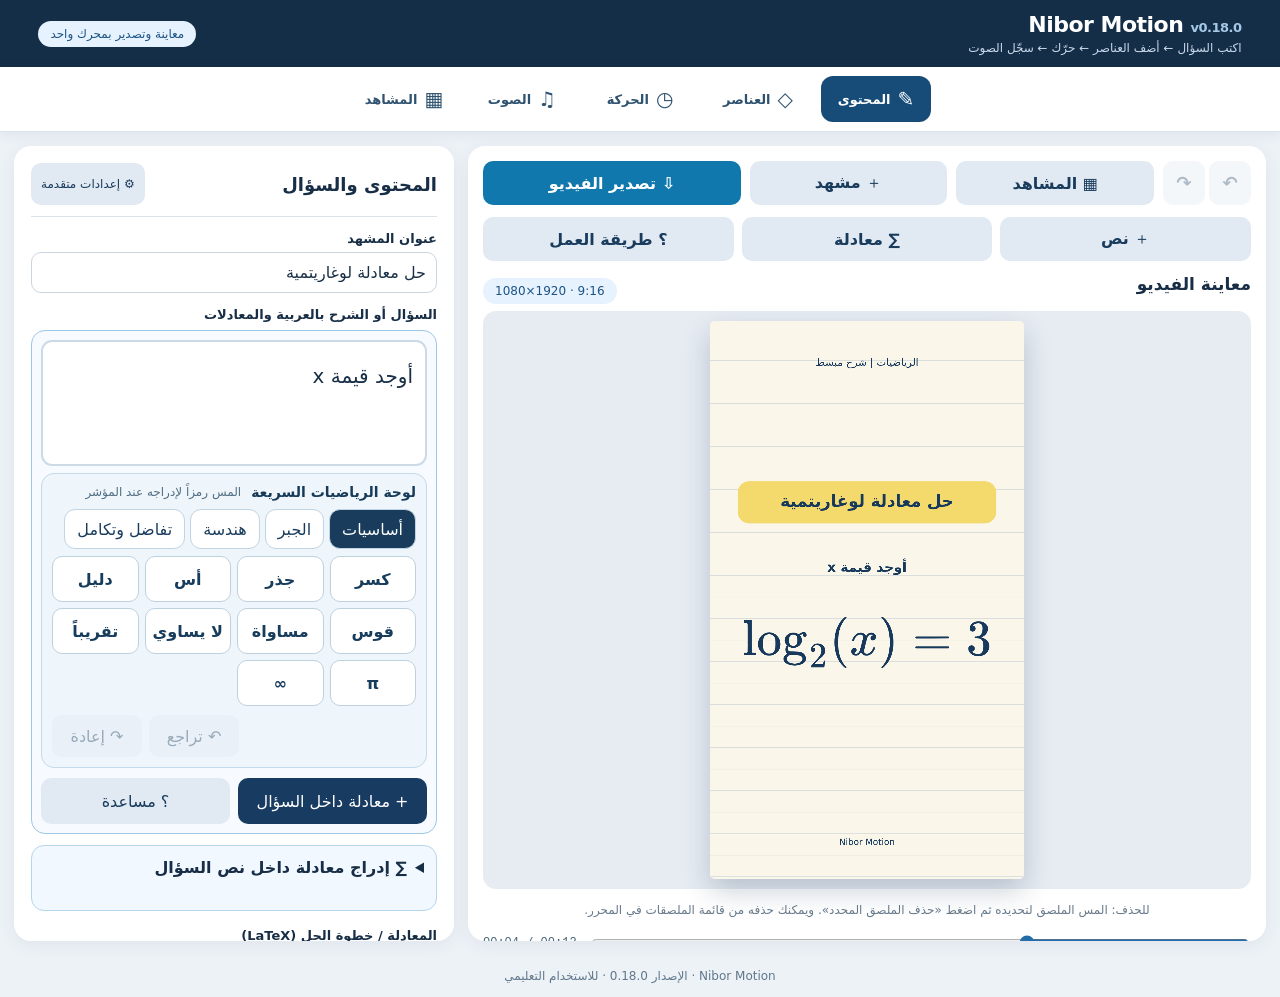
==== index.html @ 204942ef "v0.18.0: Math-books example library (176 examples) + book-faithful simulations - book-import.cjs rea" ====
<!doctype html>
<html lang="ar" dir="rtl"><head><meta charset="utf-8"><meta name="viewport" content="width=device-width,initial-scale=1,viewport-fit=cover"><meta name="theme-color" content="#102a43"><meta name="description" content="Nibor Motion — محرر فيديوهات الرياضيات التعليمية"><link rel="manifest" href="manifest.webmanifest"><link rel="icon" href="icon.svg"><title>Nibor Motion</title><link rel="stylesheet" href="styles.css"><script>window.MathJax={loader:{load:['input/tex','output/svg','[tex]/color'],source:{'[tex]/color':'./mathjax-color.js'}},tex:{inlineMath:[['\\(','\\)']],packages:{'[+]':['ams','color']},macros:{mark:['\\color[RGB]{244,217,108}{#1}',1],cf:['\\color[RGB]{122,162,255}{#1}',1],cch:['\\color[RGB]{255,162,87}{#1}',1],ctn:['\\color[RGB]{62,211,160}{#1}',1],ccc:['\\color[RGB]{255,111,166}{#1}',1],cin:['\\color[RGB]{169,139,255}{#1}',1],cok:['\\color[RGB]{62,211,160}{#1}',1],cbad:['\\color[RGB]{255,107,128}{#1}',1],R:'R'}},svg:{fontCache:'none'},startup:{typeset:false}};</script><script defer src="mathjax-tex-svg.js"></script><script defer src="mathlive.min.js"></script><script src="version.js"></script><script defer src="fonts.js"></script><script defer src="captions.js"></script><script defer src="mathanim.js"></script><script defer src="audiomix.js"></script><script defer src="mp4-muxer.js"></script><script defer src="fflate.min.js"></script><script defer src="export-webcodecs.js"></script><script defer src="overlays.js"></script><script defer src="studio-ui.js"></script><script defer src="timeline-editor.js"></script><script defer src="free-editor.js"></script><script defer src="math-studio.js"></script><script defer src="question-composer.js"></script><script defer src="auto-reels.js"></script><script defer src="sim-engine.js"></script><script defer src="book-examples.js"></script><script defer src="book-library.js"></script><script defer src="cone-cinematic.js"></script><script defer src="project-store.js"></script><script>
window.addEventListener('DOMContentLoaded',()=>{
 document.title='Nibor Motion v'+APP_VERSION;
 document.getElementById('appVersion').textContent='v'+APP_VERSION;
 document.getElementById('footerVersion').textContent='Nibor Motion · الإصدار '+APP_VERSION+' · للاستخدام التعليمي';
 const script=document.createElement('script');script.src='app.js?v='+encodeURIComponent(APP_VERSION);
 document.body.append(script);
});
</script></head>
<body>
<nav class="mobile-bottom-nav" aria-label="أدوات الاستوديو">
<button type="button" data-mobile-tab="scenes" aria-controls="mobileSheet" aria-expanded="false"><span aria-hidden="true">▦</span><small>المشاهد</small></button>
<button type="button" data-mobile-tab="edit" aria-controls="mobileSheet" aria-expanded="false"><span aria-hidden="true">✎</span><small>تحرير</small></button>
<button type="button" data-mobile-tab="audio" aria-controls="mobileSheet" aria-expanded="false"><span aria-hidden="true">♫</span><small>الصوت</small></button>
<button type="button" data-mobile-tab="design" aria-controls="mobileSheet" aria-expanded="false"><span aria-hidden="true">◈</span><small>التصميم</small></button>
<button type="button" data-mobile-tab="export" aria-controls="mobileSheet" aria-expanded="false"><span aria-hidden="true">⇩</span><small>التصدير</small></button>
</nav>
<div class="mobile-sheet-head" id="mobileSheet" role="region" aria-label="لوحة التحرير" hidden>
<strong id="mobileSheetTitle">تحرير المشهد</strong><button type="button" id="mobileSheetClose" aria-label="إغلاق لوحة التحرير">✕ إغلاق</button>
</div>
<header class="header"><div><h1>Nibor Motion <small id="appVersion"></small></h1><p>اكتب السؤال ← أضف العناصر ← حرّك ← سجّل الصوت</p></div><span class="badge">معاينة وتصدير بمحرك واحد</span></header>
<main class="layout">
<section class="panel scenes-panel"><h2>المشاهد</h2><details class="auto-reels" id="autoReelsPanel" open><summary>✨ إنشاء مشاهد تلقائياً</summary><p class="muted">قوالب رياضية محسوبة محلياً، أو خطوات تكتبها بنفسك. يحتفظ المولّد بالتصميم والهوية والموسيقى ويستبدل المشاهد فقط؛ راجع كل خطوة قبل النشر.</p><label for="autoTopic">نوع الشرح</label><select id="autoTopic"><option value="imaginary">قوى العدد التخيلي i</option><option value="quadratic">حل معادلة تربيعية بالقانون العام</option><option value="custom">شرح مخصص بخطوات يدوية</option></select><label for="autoInput">السؤال أو القيمة</label><input id="autoInput" dir="ltr" autocapitalize="off" spellcheck="false" placeholder="مثلاً: i^58 أو i^-13"><div id="autoStepsWrap" hidden><label for="autoSteps">خطوات الشرح (سطر لكل خطوة)</label><textarea id="autoSteps" rows="5" dir="auto" placeholder="اكتب كل خطوة بسطر. ضع المعادلة بين \( … \) داخل النص، أو اكتب سطراً كاملاً بين $ … $ ليصبح معادلة المشهد."></textarea></div><label for="autoLength">مدة الفيديو المستهدفة</label><select id="autoLength"><option value="30">30 ثانية</option><option value="45">45 ثانية</option><option value="60">60 ثانية</option><option value="20">20 ثانية</option></select><div class="actions"><button type="button" id="autoGenerate">✨ إنشاء المشاهد</button></div><p id="autoStatus" class="muted" role="status"></p></details><div id="scenes" aria-label="قائمة المشاهد"></div><div class="actions"><button id="add">+ مشهد جديد</button><button class="secondary" id="remove">حذف</button></div><label for="theme">قالب التصميم</label><select id="theme"><option value="notebook">دفتر مسطر</option><option value="blackboard">سبورة</option><option value="clean">أبيض</option><option value="dark">داكن</option></select><label for="project">اسم المشروع</label><input id="project" maxlength="120"><fieldset class="branding-settings"><legend>نص رأس الفيديو وذيله (جميع المشاهد)</legend>
<label class="inline-setting" for="showHeader"><input type="checkbox" id="showHeader" checked> إظهار رأس الفيديو</label>
<label for="videoHeader">نص رأس الفيديو</label><input id="videoHeader" maxlength="160" placeholder="الرياضيات | شرح مبسط" dir="auto">
<label class="inline-setting" for="showFooter"><input type="checkbox" id="showFooter" checked> إظهار ذيل الفيديو</label>
<label for="videoFooter">نص ذيل الفيديو</label><input id="videoFooter" maxlength="160" placeholder="Nibor Motion" dir="auto">
<label for="headerSize">حجم نص الرأس <output id="headerSizeOut">35px</output></label><input type="range" id="headerSize" min="22" max="80" step="1" value="35">
<label for="footerSize">حجم نص الذيل <output id="footerSizeOut">30px</output></label><input type="range" id="footerSize" min="22" max="80" step="1" value="30">
<p class="muted">يتغير النص في المعاينة والفيديو المصدّر وصورة PNG مباشرة. هذه الإعدادات خاصة بالمشروع كله، وتُحفظ ضمن ملف JSON.</p>
<button type="button" id="resetBranding" class="secondary">استعادة النصوص الافتراضية</button>
</fieldset><details class="nm-library" id="nmLibrary"><summary>📁 مشاريعي والنسخ الاحتياطية</summary><p class="muted">كل مشروع يُحفظ تلقائياً في مكتبة على هذا الجهاز، مع نسخة احتياطية كل 3 دقائق من التعديل. حزمة <b dir="ltr">.nibor</b> تضم المشروع وأصواته وموسيقاه في ملف واحد لنقله إلى جهاز آخر.</p><div class="actions"><button type="button" id="nmNewProject">+ مشروع جديد</button><button type="button" class="secondary" id="nmDuplicate">⧉ نسخة من الحالي</button></div><div class="actions"><button type="button" id="nmPackExport">📦 حفظ حزمة <bdi dir="ltr">.nibor</bdi></button><button type="button" class="secondary" id="nmPackImport">📂 فتح حزمة <bdi dir="ltr">.nibor</bdi></button><input hidden type="file" accept=".nibor,.zip,application/zip" id="nmPackFile"></div><div id="nmProjectList" class="nm-project-list" aria-live="polite"></div><details id="nmVersions" class="nm-versions"><summary>🕘 النسخ الاحتياطية للمشروع المفتوح</summary><div id="nmVersionList"></div></details></details><div class="actions management"><button class="secondary" id="save">حفظ</button><button class="secondary" id="json">تصدير JSON</button><button class="secondary" id="import">استيراد</button><input hidden type="file" accept=".json,application/json" id="file"></div><p class="muted">ملف JSON يحفظ المشاهد والإعدادات فقط دون الأصوات؛ لنقل المشروع كاملاً استخدم حزمة <bdi dir="ltr">.nibor</bdi>.</p></section>
<section class="panel preview-panel"><div class="heading"><h2>معاينة الفيديو</h2><span class="badge" dir="ltr">1080×1920 · 9:16</span></div><div class="stage-wrap"><canvas id="stage" width="1080" height="1920" aria-label="معاينة فيديو الرياضيات"></canvas></div><section id="visualEditor" class="visual-editor" hidden aria-label="تحرير العنصر المحدد"><div class="visual-editor-head"><strong id="visualName">العنصر المحدد</strong><button id="visualDone" type="button" class="secondary">إلغاء التحديد</button></div><label for="visualSize">حجم العنصر <output id="visualSizeOut"></output></label><input id="visualSize" type="range" min="30" max="150" value="100" step="1"><p class="muted">اسحب العنصر لتغيير مكانه، أو اسحب الدائرة في زاويته لتكبيره وتصغيره.</p><button id="visualDelete" type="button" class="secondary" hidden>حذف الملصق</button></section><section class="nm-free-editor" id="freeEditor" aria-label="محرر العناصر الحرة"><div class="nm-free-toolbar"><strong>العناصر والطبقات</strong><div class="nm-free-actions"><button type="button" id="nmAddText">+ نص</button><button type="button" id="nmAddMath">+ معادلة</button><button type="button" id="nmUndo" class="secondary" title="تراجع">↶ تراجع</button><button type="button" id="nmRedo" class="secondary" title="إعادة">↷ إعادة</button></div></div><p class="muted">المس العنصر لتحديده، واسحبه بالقلم أو الإصبع. استخدم المقبض لتغيير حجمه. تحرير المعادلات الحرة بصيغة LaTeX.</p><div id="nmLayers" class="nm-layers" aria-label="ترتيب الطبقات"></div><div id="nmProperties" hidden><label for="nmContent">محتوى العنصر</label><textarea id="nmContent" rows="2" dir="auto"></textarea><div class="nm-prop-grid"><label>الحجم <input id="nmSize" type="range" min="24" max="200" value="64"></label><label>اللون <input id="nmColor" type="color" value="#173a5c"></label><label>الشفافية <input id="nmOpacity" type="range" min="10" max="100" value="100"></label></div><div class="nm-free-actions"><button type="button" id="nmDuplicate" class="secondary">تكرار</button><button type="button" id="nmCopy" class="secondary">نسخ</button><button type="button" id="nmPaste" class="secondary">لصق</button><button type="button" id="nmAlign" class="secondary">توسيط</button><button type="button" id="nmLayerUp" class="secondary">للأمام</button><button type="button" id="nmLayerDown" class="secondary">للخلف</button><button type="button" id="nmLock" class="secondary">قفل</button><button type="button" id="nmDelete" class="secondary">حذف</button></div></div></section><p class="muted" style="text-align:center">للحذف: المس الملصق لتحديده ثم اضغط «حذف الملصق المحدد». ويمكنك حذفه من قائمة الملصقات في المحرر.</p><div class="actions preview-sticker-actions"><button id="deleteSelectedSticker" class="secondary" type="button" disabled>حذف الملصق المحدد</button></div><div class="seek"><input id="seek" type="range" min="0" max="1000" step="1" value="1000" aria-label="موضع التشغيل"><span id="time">00:00 / 00:12</span></div><div id="timeline" class="timeline" aria-label="الخط الزمني"></div><details id="nmTimelineEditor" class="nm-timeline-editor" open><summary>الخط الزمني للعناصر والإطارات المفتاحية</summary><p class="muted">المس مسار العنصر لتحديده. اسحب المقبض الأزرق لتغيير توقيته، أو أدخل الثواني في خصائصه. الإطارات المفتاحية للعناصر الحرة.</p><div class="nm-track-head"><span>العناصر</span><div class="nm-track-ruler"><span>0%</span><span>50%</span><span>100%</span><i id="nmTimelineCursor"></i></div></div><div id="nmTracks" class="nm-tracks"></div><div class="nm-track-time">وقت المؤشر: <output id="nmElapsed">0.0ث</output></div><section id="nmLegacyProperties" class="nm-legacy-properties" hidden aria-label="توقيت العنصر التقليدي"><strong>توقيت <span id="nmLegacyName"></span></strong><div class="nm-track-range"><label>بداية الظهور (ثانية)<input type="number" id="nmLegacyStart" min="0" max="120" step="0.1" inputmode="decimal"></label><label id="nmLegacyEndWrap">نهاية الظهور (ثانية)<input type="number" id="nmLegacyEnd" min="0" max="120" step="0.1" inputmode="decimal"></label></div><p id="nmLegacyHint" class="muted"></p></section><div id="nmKeyProperties" hidden><div class="nm-track-range"><label>بداية الظهور (ثانية)<input type="number" id="nmTrackStart" min="0" max="120" step="0.1" value="0"></label><label>نهاية الظهور (ثانية)<input type="number" id="nmTrackEnd" min="0" max="120" step="0.1" value="4"></label></div><div class="nm-key-actions"><button id="nmAddKey" type="button">◆ إضافة إطار مفتاحي</button><button id="nmRemoveKey" type="button" class="secondary">حذف الإطار عند المؤشر</button></div><p id="nmKeyIndicator" class="muted"></p><div id="nmKeyList" class="nm-key-list"></div><div class="nm-key-grid"><label>الموضع أفقي %<input id="nmKeyX" type="number" min="5" max="95" step="1"></label><label>الموضع عمودي %<input id="nmKeyY" type="number" min="5" max="95" step="1"></label><label>مقياس الحجم<input id="nmKeyScale" type="number" min="0.2" max="3" step="0.1"></label><label>الدوران °<input id="nmKeyRotation" type="number" min="-360" max="360" step="5"></label><label>الشفافية %<input id="nmKeyOpacity" type="number" min="0" max="100" step="5"></label></div></div></details><div class="toolbar"><button class="secondary" id="prev">السابق</button><span id="counter">1 / 3</span><button class="secondary" id="next">التالي</button><button id="play">▶ تشغيل الكل</button><button class="secondary" id="stop" disabled>■ إيقاف</button></div><div class="actions"><button id="export">تصدير الفيديو</button><button id="png" class="secondary">صورة PNG للمشهد</button></div><p id="mathWarning" class="math-warning" role="alert" hidden></p><p id="status" class="status" role="status" aria-live="polite">جاهز للتحرير. يعمل المحرر والمعادلات والتصدير دون اتصال بعد أول فتح.</p></section>
<section class="panel editor-panel"><h2>محرر المشهد</h2><label for="title">عنوان المشهد</label><input id="title"><label for="nmQuestionComposer">السؤال أو الشرح بالعربية والمعادلات</label><div class="nm-question-composer-wrap"><div id="nmQuestionComposer" class="nm-question-composer" contenteditable="true" role="textbox" aria-label="اكتب السؤال وأدرج المعادلات في الموضع المطلوب" aria-multiline="true" dir="rtl" spellcheck="true" data-placeholder="اكتب السؤال بالعربية، ثم اختر المعادلات والرموز من اللوحة أدناه…"></div><section class="nm-question-palette" id="nmQuestionPalette" aria-label="لوحة الرموز الرياضية"><div class="nm-question-palette-title"><strong>لوحة الرياضيات السريعة</strong><span>المس رمزاً لإدراجه عند المؤشر</span></div><div class="nm-question-palette-tabs" id="nmQuestionPaletteTabs" role="tablist" aria-label="فروع الرياضيات"></div><div class="nm-question-palette-keys" id="nmQuestionPaletteKeys"></div><div class="nm-question-history"><button type="button" class="secondary" id="nmQuestionUndo" aria-label="التراجع عن تحرير السؤال">↶ تراجع</button><button type="button" class="secondary" id="nmQuestionRedo" aria-label="إعادة تحرير السؤال">↷ إعادة</button></div></section><div class="nm-question-composer-actions"><button id="nmQuestionAddMath" type="button">+ معادلة داخل السؤال</button><button class="secondary" id="nmQuestionComposerHelp" type="button" aria-label="تعليمات المحرر">؟ مساعدة</button></div><p id="nmQuestionComposerHelpText" class="muted" hidden>المس المعادلة لتعديلها. اضغط «+ معادلة داخل السؤال»، واكتب المعادلة في المحرر المرئي، ثم اضغط «إدراج المعادلة في السؤال». يُحفظ السؤال مع المعادلات تلقائياً.</p></div><details class="nm-question-advanced"><summary>تحرير شفرة السؤال (اختياري)</summary><textarea id="question" rows="3" aria-label="شفرة السؤال بما فيها LaTeX"></textarea></details><details class="question-math-tools" id="nmQuestionMathDetails"><summary>∑ إدراج معادلة داخل نص السؤال</summary><p class="muted">اكتب نص السؤال بالعربية، ثم أدخل معادلة واضغط «إدراج في السؤال». تظهر المعادلة في موضع المؤشر، ويمكن إدراج أكثر من معادلة في الجملة نفسها.</p><math-field id="questionMathfield" aria-label="محرر المعادلة داخل السؤال" virtual-keyboard-mode="manual"></math-field><label for="questionMathCode">معادلة LaTeX (تعمل أيضاً إذا لم يُحمّل المحرر المرئي)</label><input id="questionMathCode" dir="ltr" placeholder="(x-2)^2+(y+1)^2=9" spellcheck="false"><div class="question-math-shortcuts"><button class="secondary" type="button" data-question-math="\frac{#0}{#?}">كسر</button><button class="secondary" type="button" data-question-math="\sqrt{#0}">جذر</button><button class="secondary" type="button" data-question-math="^{#0}">أس</button><button class="secondary" type="button" data-question-math="\pi">π</button></div><button type="button" id="questionInsertMath">+ إدراج المعادلة في السؤال</button></details><label for="equation">المعادلة / خطوة الحل (LaTeX)</label><div id="mathHost"><math-field id="mathfield" aria-label="محرر المعادلات المرئي" virtual-keyboard-mode="manual"></math-field></div><textarea id="equation" rows="3" dir="ltr" spellcheck="false" aria-label="شفرة LaTeX للمعادلة"></textarea><div class="math-tools" id="mathTools"><button class="secondary" data-math="\\frac{#0}{#?}">كسر</button><button class="secondary" data-math="\\sqrt{#0}">جذر</button><button class="secondary" data-math="^{#0}">أس</button><button class="secondary" data-math="_{#0}">دليل</button><button class="secondary" data-math="\\log_{#0}">لوغاريتم</button><button class="secondary" data-math="\\mark{#0}">تمييز</button><button class="secondary" data-math="\\pi">π</button><button class="secondary" data-math="\\sum">∑</button></div><p class="muted">يمكن تعديل المعادلة مرئياً أو تغيير LaTeX مباشرة. إذا لم تتوفر المكتبة، يعمل محرر LaTeX النصي. عند وجود خطأ نحوي تظهر رسالة بدلاً من رسم مشوه.</p>
<details class="nm-settings"><summary>الخطوط والهوية</summary>
<label for="headingFont">خط العناوين</label><select id="headingFont"><option value="system">خط النظام</option><option value="cairo">Cairo عريض</option><option value="noto">Noto Sans Arabic</option></select>
<label for="bodyFont">خط النصوص</label><select id="bodyFont"><option value="system">خط النظام</option><option value="noto">Noto Sans Arabic</option><option value="cairo">Cairo</option></select><p class="muted">إذا لم تتوفر ملفات الخطوط فسيُستخدم خط النظام تلقائياً.</p>
</details>
<details class="nm-settings"><summary>الترجمة المكتوبة</summary>
<label class="inline-setting"><input type="checkbox" id="captionEnable"> إظهار الترجمة في الفيديو</label>
<label for="captionSize">حجم الترجمة</label><input id="captionSize" type="range" min="36" max="72" value="48">
<label for="captionY">موضع الترجمة عمودياً</label><input id="captionY" type="range" min="70" max="92" value="82">
<label for="captionStyle">شكل الترجمة</label><select id="captionStyle"><option value="box">صندوق شبه شفاف</option><option value="stroke">حد خارجي للنص</option><option value="none">بلا خلفية</option></select>
<label for="captionHighlight">لون الكلمة الحالية</label><input id="captionHighlight" type="color" value="#f4d96c"><button type="button" id="exportSRT" class="secondary">تصدير ملف ترجمة SRT</button>
</details>
<details id="nmMathStudio" class="nm-settings nm-math-studio"><summary>📈 استوديو الرياضيات — الرسوم والقلم وخطوات الحل</summary>
<p class="muted">ارسم دالة على المحاور، وحرّك نقطة عليها أو أظهر المماس. الصيغ المدعومة: x، + - * / ^، الأقواس، sin(x)، cos(x)، tan(x)، sqrt(x)، abs(x)، ln(x)، log(x)، exp(x)، pi، e. استخدم * للضرب مثل 2*x.</p>
<label class="inline-setting"><input type="checkbox" id="nmGraphEnable"> إظهار رسم الدالة</label>
<label for="nmGraphFormula">الدالة y = f(x)</label><input id="nmGraphFormula" value="x^2" dir="ltr" spellcheck="false" autocapitalize="off" placeholder="x^2 - 4" />
<div class="nm-math-grid">
<label>أدنى x <input type="number" id="nmGraphXmin" value="-5" step="0.5"></label><label>أقصى x <input type="number" id="nmGraphXmax" value="5" step="0.5"></label>
<label>أدنى y <input type="number" id="nmGraphYmin" value="-5" step="0.5"></label><label>أقصى y <input type="number" id="nmGraphYmax" value="5" step="0.5"></label>
</div><div class="nm-free-actions"><label class="inline-setting"><input type="checkbox" id="nmGraphGrid" checked> الشبكة</label><label class="inline-setting"><input type="checkbox" id="nmGraphPoint" checked> نقطة متحركة</label><label class="inline-setting"><input type="checkbox" id="nmGraphTangent"> المماس</label></div>
<div class="nm-math-grid"><label>بداية حركة النقطة x <input type="number" id="nmGraphFrom" value="-3" step="0.5"></label><label>نهاية الحركة x <input type="number" id="nmGraphTo" value="3" step="0.5"></label><label>ارتفاع الرسم % <input type="range" id="nmGraphPosition" min="32" max="76" value="58"></label><label>حجم الرسم % <input type="range" id="nmGraphScale" min="60" max="115" value="100"></label></div>
<p id="nmGraphError" class="math-warning" role="status"></p>
<hr><label for="nmMathSteps">خطوات الحل — LaTeX (خطوة في كل سطر، حتى 6 خطوات)</label><textarea id="nmMathSteps" rows="5" dir="ltr" placeholder="x^2=9&#10;x=\pm\sqrt{9}&#10;x=\pm3"></textarea>
<div class="nm-math-grid"><label>بدء عرض الخطوات % <input type="number" id="nmStepStart" min="0" max="95" value="20"></label><label>الفاصل بين الخطوات % <input type="number" id="nmStepGap" min="2" max="50" value="15"></label></div>
<p class="muted">تُعرض الخطوات أسفل الرسم بالتتابع حسب تقدم المشهد. راجع مواضع النصوص عند الجمع بين الرسم والخطوات.</p>
<hr><strong>📐 الأشكال الهندسية</strong>
<p class="muted">أضف دائرة أو مثلثاً أو زاوية. حدد الشكل ثم اضغط «تحريك الشكل باللمس» واسحبه داخل المعاينة. تظهر الأشكال في الفيديو المصدّر.</p>
<div class="nm-free-actions"><select id="nmGeoType" aria-label="نوع الشكل"><option value="circle">دائرة</option><option value="triangle">مثلث</option><option value="angle">زاوية</option></select><button type="button" id="nmGeoAdd">+ إضافة شكل</button></div>
<label for="nmGeoSelect">الشكل المحدد</label><select id="nmGeoSelect" aria-label="الشكل المحدد"></select>
<div class="nm-math-grid">
<label>حجم الشكل <input id="nmGeoSize" type="range" min="55" max="370" value="185"></label>
<label>الدوران (درجة) <input id="nmGeoRotation" type="number" min="-180" max="180" value="0"></label>
<label>لون الخط <input id="nmGeoColor" type="color" value="#226bb2"></label>
<label>تسمية الشكل <input id="nmGeoLabel" maxlength="20" placeholder="A أو 60°"></label>
<label>بداية الظهور % <input id="nmGeoStart" type="number" min="0" max="99" value="0"></label>
<label>نهاية الظهور % <input id="nmGeoEnd" type="number" min="1" max="100" value="100"></label>
</div>
<div class="nm-geometry-edit">
<label class="inline-setting"><input type="checkbox" id="nmGeoMeasure"> عرض قياسات زوايا المثلث في الفيديو</label>
<label class="inline-setting" id="nmGeoVertexMode"><input type="checkbox" id="nmGeoVertexEdit"> تحرير رؤوس المثلث باللمس (مع تفعيل التحريك)</label>
<p id="nmGeoAngles" class="muted" role="status">اختر مثلثاً لعرض قياس الزوايا</p>
<button type="button" id="nmGeoResetVertices" class="secondary">استعادة المثلث الافتراضي</button>
<p class="muted">تُحسب الزوايا تلقائياً من مواقع الرؤوس. المس الرأس واسحبه بعد تفعيل «تحريك الشكل باللمس». لا يُعرض تحديد الرؤوس في التصدير.</p>
</div>
<div class="nm-free-actions"><button type="button" id="nmGeoMove">تحريك الشكل باللمس</button><button type="button" class="secondary" id="nmGeoDelete">حذف الشكل</button></div>
<hr><strong>قلم التأشير على الفيديو</strong><div class="nm-free-actions"><button id="nmPenToggle" type="button">تفعيل القلم</button><button id="nmPenUndo" class="secondary" type="button">تراجع عن آخر خط</button><button id="nmPenClear" class="secondary" type="button">مسح التأشير</button></div><div class="nm-math-grid"><label>لون القلم <select id="nmPenColor"><option value="#e5484d">أحمر</option><option value="#226bb2">أزرق</option><option value="#1c9463">أخضر</option><option value="#173a5c">كحلي</option><option value="#ffffff">أبيض</option><option value="#f4d96c">أصفر</option></select></label><label>سماكة القلم <input type="range" id="nmPenSize" min="2" max="24" value="7"></label></div><p class="muted">تُحفظ خطوط القلم داخل المشهد وتظهر في التصدير. أوقف القلم قبل سحب العناصر الأخرى.</p>
</details><details id="nmSimPanel" class="nm-settings nm-sim"><summary>🎬 محاكاة رياضية للمشهد — شكل يتحرك وفق المعادلة</summary><div id="nmSimBody"></div></details><details class="nm-settings"><summary>حركة المعادلة</summary>
<label for="equationAnim">نوع الحركة</label><select id="equationAnim"><option value="fade">ظهور تدريجي</option><option value="write">كتابة تدريجية</option><option value="highlight">تمييز جزء من المعادلة</option><option value="fromPrevious">انتقال من المعادلة السابقة</option></select>
<label for="equationAnimDuration">مدة الحركة (% من المشهد)</label><input id="equationAnimDuration" type="range" min="10" max="60" value="25">
<label for="highlightAt">وقت التمييز (% من المشهد)</label><input id="highlightAt" type="range" min="0" max="100" value="65"><p class="muted">لتمييز جزء استخدم \mark{...} في المعادلة.</p>
</details>
<details class="nm-settings"><summary>الخطاف والتقدم</summary>
<label for="sceneType">نوع المشهد</label><select id="sceneType"><option value="normal">مشهد عادي</option><option value="hook">مشهد خطاف</option></select>
<button type="button" id="addHook" class="secondary">إضافة خطاف في البداية</button>
<label class="inline-setting"><input type="checkbox" id="progressEnable"> إظهار شريط تقدم الفيديو</label>
<label for="progressColor">لون التقدم</label><input type="color" id="progressColor" value="#f4d96c"></details>
<details class="nm-settings"><summary>المناطق الآمنة</summary>
<label for="safeGuide">دليل المنصات (للمعاينة فقط)</label><select id="safeGuide"><option value="none">بلا دليل</option><option value="tiktok">TikTok</option><option value="reels">Reels</option><option value="shorts">Shorts</option></select><p class="muted">حدود إرشادية تقريبية قابلة للتغير بحسب المنصة والجهاز؛ لا تُصدّر.</p>
</details>
<details class="nm-settings"><summary>الموسيقى والمؤثرات</summary>
<label for="musicFile">ملف موسيقى خلفية للمشروع</label><input id="musicFile" type="file" accept="audio/*">
<p class="muted" id="musicStatus">لا توجد موسيقى مضافة</p><button type="button" class="secondary" id="removeMusic">حذف الموسيقى</button>
<label for="musicVolume">مستوى الموسيقى</label><input id="musicVolume" type="range" min="0" max="1" step="0.05" value="0.35">
<label for="sceneEffect">مؤثر عند بداية كل مشهد</label><select id="sceneEffect"><option value="none">بلا مؤثر</option><option value="pop">Pop</option><option value="ding">Ding</option><option value="whoosh">Whoosh</option><option value="tick">Tick</option></select>
<label for="resultEffect">مؤثر عند ظهور النتيجة</label><select id="resultEffect"><option value="none">بلا مؤثر</option><option value="pop">Pop</option><option value="ding">Ding</option><option value="whoosh">Whoosh</option><option value="tick">Tick</option></select>
<label for="stickerEffect">مؤثر عند ظهور الملصق</label><select id="stickerEffect"><option value="none">بلا مؤثر</option><option value="pop">Pop</option><option value="ding">Ding</option><option value="whoosh">Whoosh</option><option value="tick">Tick</option></select></details>
<label for="answer">النتيجة النهائية (LaTeX)</label><input id="answer" dir="ltr"><fieldset class="typography-panel"><legend>تنسيق النصوص وخلفياتها — هذا المشهد</legend>
<p class="muted">تغييرات الحجم والخلفية والموضع تظهر مباشرة في المعاينة وفي الفيديو المصدّر. «بلا خلفية» يترك النص على خلفية الفيديو.</p>
<div class="type-control-grid">
<section><h3>عنوان المشهد</h3>
<label for="titleSize">حجم خط العنوان <output id="titleSizeOut">57px</output></label><input type="range" id="titleSize" min="30" max="100" step="1">
<label for="titleBg">شكل خلفية العنوان</label><select id="titleBg"><option value="rounded">مستطيل بحواف دائرية</option><option value="rectangle">مستطيل</option><option value="outline">إطار فقط</option><option value="underline">خط أسفل النص</option><option value="highlight">تظليل خفيف</option><option value="none">بلا خلفية</option></select>
<label for="titleBgColor">لون خلفية العنوان</label><select id="titleBgColor"><option value="#f4d96c">أصفر</option><option value="#cfe7fa">أزرق فاتح</option><option value="#e3efda">أخضر فاتح</option><option value="#f7d5e5">وردي</option><option value="#ffffff">أبيض</option><option value="#193c5d">كحلي</option><option value="#f8e7c8">بيج</option></select>
<label for="titleY">موضع العنوان عمودياً <output id="titleYOut">32.5%</output></label><input type="range" id="titleY" min="17" max="47" step="0.5"></section>
<section><h3>نص السؤال أو الشرح</h3>
<label for="questionSize">حجم خط السؤال <output id="questionSizeOut">46px</output></label><input type="range" id="questionSize" min="30" max="90" step="1">
<label for="questionBg">شكل خلفية السؤال</label><select id="questionBg"><option value="none">بلا خلفية</option><option value="rounded">مستطيل بحواف دائرية</option><option value="rectangle">مستطيل</option><option value="outline">إطار فقط</option><option value="underline">خط أسفل النص</option><option value="highlight">تظليل خفيف</option></select>
<label for="questionBgColor">لون خلفية السؤال</label><select id="questionBgColor"><option value="#cfe7fa">أزرق فاتح</option><option value="#f4d96c">أصفر</option><option value="#e3efda">أخضر فاتح</option><option value="#f7d5e5">وردي</option><option value="#ffffff">أبيض</option><option value="#193c5d">كحلي</option><option value="#f8e7c8">بيج</option></select>
<label for="questionY">موضع السؤال عمودياً <output id="questionYOut">44.3%</output></label><input type="range" id="questionY" min="28" max="68" step="0.5"></section>
<section><h3>المعادلة والنتيجة</h3>
<label for="equationScale">حجم المعادلة <output id="equationScaleOut">100%</output></label><input type="range" id="equationScale" min="60" max="150" step="5">
<label for="equationY">موضع المعادلة <output id="equationYOut">57.6%</output></label><input type="range" id="equationY" min="40" max="79" step="0.5">
<label for="answerScale">حجم النتيجة <output id="answerScaleOut">100%</output></label><input type="range" id="answerScale" min="60" max="150" step="5">
<label for="answerBg">خلفية النتيجة</label><select id="answerBg"><option value="rounded">مستطيل بحواف دائرية</option><option value="rectangle">مستطيل</option><option value="outline">إطار فقط</option><option value="underline">خط أسفل النص</option><option value="highlight">تظليل خفيف</option><option value="none">بلا خلفية</option></select>
<label for="answerBgColor">لون خلفية النتيجة</label><select id="answerBgColor"><option value="#e3efda">أخضر فاتح</option><option value="#f4d96c">أصفر</option><option value="#cfe7fa">أزرق فاتح</option><option value="#f7d5e5">وردي</option><option value="#ffffff">أبيض</option><option value="#193c5d">كحلي</option><option value="#f8e7c8">بيج</option></select>
<label for="answerY">موضع النتيجة <output id="answerYOut">72.1%</output></label><input type="range" id="answerY" min="55" max="90" step="0.5"></section>
</div><button id="resetTypography" class="secondary" type="button">استعادة تنسيق هذا المشهد</button>
</fieldset><label for="duration">مدة المشهد بالثواني</label><input id="duration" type="number" min="1" max="120" step="0.5"><fieldset><legend>توقيت ظهور العناصر داخل المشهد (%)</legend><div class="time-control"><label for="qAt">السؤال <output id="qOut">20%</output></label><input type="range" id="qAt" min="0" max="95" value="20"></div><div class="time-control"><label for="eAt">المعادلة <output id="eOut">45%</output></label><input type="range" id="eAt" min="0" max="95" value="45"></div><div class="time-control"><label for="aAt">النتيجة <output id="aOut">70%</output></label><input type="range" id="aAt" min="0" max="95" value="70"></div></fieldset><fieldset class="stickers"><legend>الملصقات التعليمية المتحركة</legend>
<p class="muted">اضغط الملصق لإضافته إلى المشهد، ثم اسحبه على الفيديو. يُحفظ موضعه وحجمه وحركته مع المشروع.</p>
<div class="sticker-palette" id="stickerPalette"><button type="button" data-sticker="❓">❓</button><button type="button" data-sticker="❗">❗</button><button type="button" data-sticker="💡">💡</button><button type="button" data-sticker="✅">✅</button><button type="button" data-sticker="✏️">✏️</button><button type="button" data-sticker="🎯">🎯</button><button type="button" data-sticker="➡️">➡️</button><button type="button" data-sticker="⭐">⭐</button><button type="button" data-sticker="⭕">⭕</button><button type="button" data-sticker="⚠️">⚠️</button></div>
<label for="stickerSelect">الملصق المحدد</label><select id="stickerSelect"><option value="">اختر ملصقاً</option></select>
<div class="actions"><button class="secondary" id="removeSticker" type="button">حذف الملصق</button></div>
<label for="stickerSize">حجم الملصق <output id="stickerSizeOut">120px</output></label><input id="stickerSize" type="range" min="45" max="380" value="120" step="5">
<label for="stickerStart">بداية ظهوره <output id="stickerStartOut">10%</output></label><input id="stickerStart" type="range" min="0" max="95" value="10">
<label for="stickerEnd">نهاية ظهوره <output id="stickerEndOut">95%</output></label><input id="stickerEnd" type="range" min="5" max="100" value="95">
<label for="stickerAnimation">حركة الملصق</label><select id="stickerAnimation"><option value="pop">تكبير تدريجي</option><option value="fade">ظهور تدريجي</option><option value="spin">دوران لطيف</option><option value="static">ثابت</option></select>
</fieldset><fieldset class="audio-panel"><legend>التعليق الصوتي الخاص بهذا المشهد</legend>
<p class="muted">اختر مشهداً من القائمة ثم اكتب النص الذي يُقرأ. تتم معاينة الصوت عبر جهازك، ولإدخاله بالفيديو أنشئ ملفاً صوتياً أو سجّل أو استورد ملفاً.</p>
<label for="speechText">نص التعليق الصوتي (يمكن أن يختلف عن المعادلة المعروضة)</label>
<textarea id="speechText" rows="4" maxlength="4000" placeholder="مثال: إكس تربيع ناقص أربعة مقسوماً على إكس ناقص اثنين..." dir="auto"></textarea>
<section class="free-tts" aria-label="توليد الصوت المجاني على iPad">
<h3>صوت عربي مجاني — باستخدام اختصارات iPad</h3>
<p class="muted">بدون حساب أو مفتاح API. حضّر نص الشرح هنا ثم أنشئ له ملفاً صوتياً باستخدام إجراء Apple «Make Spoken Audio from Text» في تطبيق الاختصارات. اختر الصوت العربي في الاختصار، ثم احفظ الملف واستورده أدناه. هذه الطريقة تحتاج إعداد اختصار مرة واحدة وتبادل الملف؛ لا تقوم Safari بالتقاط صوت الجهاز تلقائياً.</p>
<div class="actions"><button type="button" id="prepareSpeech" class="secondary">🧮 تحضير نص من المشهد</button><button type="button" id="copySpeech" class="secondary">نسخ نص التعليق</button></div>
<div class="actions"><button type="button" id="shortcutSpeech">▶ تشغيل اختصار توليد الصوت</button><button type="button" id="openShortcuts" class="secondary">فتح الاختصارات</button></div>
<details><summary>إعداد الاختصار المجاني لأول مرة (iPad)</summary><ol><li>افتح تطبيق الاختصارات وأنشئ اختصاراً باسم <strong>Nibor Voice</strong>.</li><li>اجعل الاختصار يستقبل <strong>نصاً من إدخال الاختصار</strong> (Shortcut Input).</li><li>أضف إجراء <strong>Make Spoken Audio from Text</strong> وحدد لغة العربية والصوت المناسب إن توفر.</li><li>أضف إجراء <strong>Save File</strong> لاختيار مكان حفظ الصوت في تطبيق الملفات.</li><li>ارجع إلى Nibor Motion واكتب النص، ثم اضغط «تشغيل اختصار توليد الصوت»؛ بعد حفظه أضف الملف في «استيراد ملف صوتي لهذا المشهد».</li></ol><p class="muted">قد تختلف أسماء الإجراءات أو أصوات العربية بحسب إصدار iPadOS واللغة المثبتة.</p></details>
<p id="freeTtsStatus" class="muted" role="status">بديل مجاني ينتج ملفاً حقيقياً إذا كان إجراء «Make Spoken Audio» متاحاً على جهازك؛ الإدخال/الإرجاع لا يتمان تلقائياً بالكامل.</p>
</section>
<label for="speechVoice">صوت المعاينة المحلي</label><select id="speechVoice"><option value="">صوت الجهاز الافتراضي</option></select>
<label for="speechRate">سرعة النطق <output id="speechRateOut">1.0×</output></label><input id="speechRate" type="range" min="0.7" max="1.3" step="0.1" value="1">
<div class="actions"><button id="speakPreview" type="button" class="secondary">▶ استماع تجريبي</button><button id="stopSpeaking" type="button" class="secondary">إيقاف القراءة</button></div>
<p class="muted">القراءة التجريبية تستعمل أصوات Safari/Windows المتاحة، ولا يمكن ضمان تسجيلها داخل الفيديو. الصوت النهائي يحتاج ملفاً محفوظاً.</p>
<label for="ttsEndpoint">رابط خدمة توليد الصوت السحابية (اختياري ومدفوع غالباً)</label>
<input id="ttsEndpoint" type="url" inputmode="url" placeholder="https://your-worker.example.workers.dev/tts" dir="ltr">
<label for="ttsVoice">صوت الملف الناتج</label><select id="ttsVoice"><option value="marin">Marin</option><option value="cedar">Cedar</option><option value="coral">Coral</option><option value="alloy">Alloy</option><option value="nova">Nova</option><option value="onyx">Onyx</option><option value="shimmer">Shimmer</option></select>
<button id="generateSpeech" type="button">✨ توليد سحابي (اختياري)</button>
<p class="muted">لا تضع مفتاح API داخل التطبيق. الربط السحابي اختياري ويحتاج إعداد خدمة خادمية منفصلة؛ قد تكون له تكلفة. الصوت المولّد بالذكاء الاصطناعي يجب الإفصاح عن طبيعته.</p>
<label for="audioFile">أو استيراد ملف صوتي لهذا المشهد</label><input id="audioFile" type="file" accept="audio/*,.mp3,.wav,.m4a,.aac,.ogg,.webm">
<div class="actions"><button id="recordAudio" type="button">🎙️ تسجيل صوت المشهد</button><button id="stopAudio" type="button" class="secondary" disabled>إيقاف التسجيل</button><button id="removeAudio" type="button" class="secondary">حذف صوت المشهد</button></div>
<audio id="audioPreview" controls preload="metadata" style="width:100%;margin:9px 0"></audio>
<label for="audioVolume">مستوى الصوت <output id="audioVolumeOut">100%</output></label><input id="audioVolume" type="range" min="0" max="100" step="1" value="100">
<label class="inline-setting" for="autoDuration"><input id="autoDuration" type="checkbox" checked> تمديد مدة المشهد تلقائياً لاحتواء الصوت</label>
<p id="audioStatus" class="muted" role="status" style="font-weight:700;color:#93420b">لم يُضف ملف صوتي لهذا المشهد.</p>
</fieldset><div class="note">تعتمد المعاينة والتصدير على لوحة Canvas نفسها، ويظهر النص الذي تختاره لرأس وذيل الفيديو في كليهما. يعتمد نجاح التسجيل وصيغة MP4 على المتصفح والجهاز؛ يُدمج الصوت مع الفيديو عند دعم المتصفح؛ تحقق من الملف الناتج على iPad.</div></section>
</main><footer id="footerVersion"></footer>
</body></html>
---- styles.css ----
:root{font-family:system-ui,-apple-system,'Segoe UI',Tahoma,sans-serif;color:#183047;background:#edf1f5;font-synthesis:none}*{box-sizing:border-box}body{margin:0}button,input,textarea,select{font:inherit}button{cursor:pointer;border:0;border-radius:10px;padding:10px 13px;background:#183b62;color:#fff}button.secondary{background:#e1e9f2;color:#193c5d}button:disabled{opacity:.45;cursor:default}button:focus-visible,input:focus-visible,textarea:focus-visible,select:focus-visible{outline:3px solid #5da4e9;outline-offset:2px}.header{background:#102a43;color:#fff;padding:16px 24px;display:flex;justify-content:space-between;align-items:center;gap:15px}.header h1{font-size:22px;margin:0}.header small{color:#a6c8e7;font-size:13px}.header p{font-size:12px;color:#bbcee1;margin:4px 0 0}.badge{background:#e7f2ff;color:#1c5485;border-radius:22px;padding:6px 12px;font-size:12px}.layout{max-width:1660px;margin:auto;padding:16px;display:grid;grid-template-columns:minmax(260px,325px) minmax(320px,1fr) minmax(280px,350px);gap:16px;align-items:start}.panel{min-width:0;background:white;border-radius:17px;padding:18px;box-shadow:0 6px 24px #19375312}.panel h2{font-size:17px;margin:0 0 14px}.heading{display:flex;justify-content:space-between;align-items:center;gap:8px}.panel label{display:block;font-weight:650;font-size:13px;margin:14px 0 6px}.panel input:not([type=range]),.panel textarea,.panel select{width:100%;border:1px solid #c9d5e0;background:#fff;color:#183047;border-radius:10px;padding:10px;min-width:0}.panel textarea{resize:vertical;min-height:65px;direction:rtl}.panel textarea[dir=ltr]{direction:ltr}.actions{display:flex;flex-wrap:wrap;gap:8px;margin-top:11px}.actions button{flex:1;white-space:nowrap}.management button{font-size:12px}.muted{color:#66798b;font-size:12px;line-height:1.65}.scene{width:100%;display:flex;justify-content:space-between;align-items:center;text-align:right;background:#fff;color:#193c5d;border:1px solid #d1dfe9;border-radius:10px;padding:10px;margin:6px 0;gap:10px}.scene.active{border:2px solid #2976ba;background:#edf5ff}.scene small{white-space:nowrap;color:#63778c}.stage-wrap{background:#e4eaf1;padding:13px;border-radius:13px;display:flex;align-items:center;justify-content:center}.stage-wrap canvas{width:min(100%,342px);height:auto;aspect-ratio:9/16;display:block;background:#faf5ec;border-radius:5px;box-shadow:0 12px 28px #132d4d38}.seek{display:flex;align-items:center;gap:12px;margin:12px 0}.seek input{flex:1;min-width:0;accent-color:#246da8}.seek span{font:12px ui-monospace,monospace;color:#456276;white-space:nowrap;direction:ltr}.timeline{display:flex;gap:5px;overflow-x:auto;padding:3px 0 10px}.timeline button{min-width:78px;flex:1;position:relative;background:#e1eaf2;color:#244966;padding:10px 6px;font-size:12px;white-space:nowrap}.timeline button.active{background:#183b62;color:white}.toolbar{display:flex;align-items:center;justify-content:center;gap:6px;flex-wrap:wrap}.toolbar button{font-size:12px}.toolbar span{font-size:12px;min-width:42px;text-align:center}.status{font-size:12px;line-height:1.7;color:#446780;min-height:30px;margin:12px 0 0}.math-tools{display:flex;gap:5px;flex-wrap:wrap;margin:9px 0}.math-tools button{font-size:12px;padding:8px 10px}#mathHost{border:1px solid #cedce8;border-radius:10px;padding:4px;margin-bottom:8px;direction:ltr}math-field{width:100%;font-size:22px;min-height:56px;border:0;--selection-background-color:#dbeafe}fieldset{border:1px solid #d2dfe9;border-radius:12px;margin-top:18px;padding:8px 12px 12px}legend{font-weight:650;font-size:13px}.time-control label{display:flex;justify-content:space-between;margin:7px 0 2px}.time-control input{width:100%;accent-color:#286fae}.note{background:#fff5db;color:#705221;border-radius:10px;padding:12px;font-size:12px;line-height:1.8;margin-top:15px}footer{text-align:center;color:#60778b;font-size:12px;padding:14px}@media(max-width:1100px){.layout{grid-template-columns:1fr 1fr}.preview-panel{grid-column:1/-1;grid-row:1}.stage-wrap canvas{width:min(100%,330px)}}@media(max-width:690px){.layout{display:flex;flex-direction:column}.panel{width:100%}.preview-panel{order:0}.scenes-panel{order:1}.editor-panel{order:2}.header{padding:14px}.header h1{font-size:18px}.header>.badge{font-size:10px}.stage-wrap canvas{width:min(100%,300px)}}

/* v0.4.0: editable video header and footer */
.branding-settings{margin-top:18px;background:#f7fafd}.branding-settings .inline-setting{display:flex;align-items:center;gap:9px;margin:14px 0 7px;font-size:13px;cursor:pointer}.branding-settings .inline-setting input{width:18px;height:18px;accent-color:#246da8;flex:none}.branding-settings>button{margin-top:6px}.branding-settings input[type=text]{direction:auto}.branding-settings .muted{margin:9px 0}

/* v0.4.1: header/footer typography controls and diagnostic messages */
.branding-settings input[type=range]{width:100%;accent-color:#246da8}.branding-settings output{float:left;color:#315d87;font-variant-numeric:tabular-nums}.math-warning{background:#fff1ec;color:#8c281d;border:1px solid #efb0a4;border-radius:9px;padding:12px;font-size:13px;line-height:1.7;overflow-wrap:anywhere}.math-warning[hidden]{display:none}

/* v0.5 studio controls */
.sticker-palette{display:grid;grid-template-columns:repeat(5,minmax(0,1fr));gap:7px;margin:9px 0}.sticker-palette button{background:#edf4ff;color:#163757;font-size:24px;padding:9px 2px;min-width:0;touch-action:manipulation}.stickers input[type=range],.audio-panel input[type=range]{width:100%}.audio-panel input[type=file]{max-width:100%}#stage{touch-action:none;cursor:grab}#stage:active{cursor:grabbing}.audio-panel,.stickers{margin-top:16px}.audio-panel .actions{margin:10px 0}.audio-panel .actions button{min-width:0;font-size:12px}.audio-panel audio{display:block} .sticker-palette button:focus-visible{outline:3px solid #397ab8}

.audio-panel textarea{min-height:100px}.audio-panel button{margin-block:3px}.audio-panel #generateSpeech{width:100%;margin-top:10px}.audio-panel #ttsEndpoint{direction:ltr;text-align:left}.audio-panel{border-color:#d6e6f2}

/* v0.5.4: cost-free native Shortcuts audio workflow */
.free-tts{background:#f2f8f4;border:1px solid #a7cfb8;border-radius:14px;padding:13px;margin:12px 0}
.free-tts h3{margin:0 0 8px;font-size:15px;color:#205743}
.free-tts details{margin-top:12px;background:#fff;border-radius:9px;padding:10px;line-height:1.9;font-size:13px}
.free-tts summary{cursor:pointer;font-weight:650}.free-tts ol{padding-inline-start:21px;margin:10px 0}
.free-tts .actions{display:flex;gap:7px;flex-wrap:wrap}.free-tts .actions button{flex:1 1 130px}

/* v0.6: typography and backgrounds editor */
.typography-panel{background:#f7faff;border-color:#c7daef}.typography-panel h3{font-size:14px;margin:10px 0;color:#193c5d}
.type-control-grid{display:grid;grid-template-columns:repeat(auto-fit,minmax(205px,1fr));gap:12px}.type-control-grid section{background:white;padding:12px;border-radius:12px;border:1px solid #e1eaf3;min-width:0}
.type-control-grid label{margin:11px 0 5px}.type-control-grid output{float:left;color:#426786;font-variant-numeric:tabular-nums}
.type-control-grid input[type=range]{width:100%;accent-color:#2879bc}.typography-panel>button{margin:12px 0 0;width:100%}
.preview-sticker-actions{justify-content:center;margin:3px auto 10px}.preview-sticker-actions button{max-width:340px}
@media(max-width:690px){.type-control-grid{grid-template-columns:1fr}}

.nm-settings{border:1px solid #ccd9e4;border-radius:13px;padding:12px;margin:13px 0;background:#f7fafc;max-width:100%}.nm-settings summary{cursor:pointer;font-weight:750;padding:10px 4px;min-height:44px}.nm-settings label{display:block;margin:10px 0 6px}.nm-settings input:not([type=checkbox]),.nm-settings select{width:100%;min-height:44px}.nm-settings button{min-height:44px}.nm-settings input[type=color]{height:48px}.nm-settings input[type=checkbox]{width:20px;height:20px}.nm-settings p{line-height:1.65}button,[role=button],select{min-height:44px}#stage{touch-action:none}

/* v0.8.1 — mobile-first workspace; canvas/renderer remain unchanged. */
.mobile-bottom-nav,.mobile-sheet-head{display:none}
@media(max-width:760px){
 html{scroll-padding-bottom:90px}
 body{background:#e7edf4;padding-bottom:calc(82px + env(safe-area-inset-bottom,0px))}
 .header{position:relative;padding:9px 14px;min-height:56px}
 .header h1{font-size:18px}.header p{font-size:11px;margin-top:1px}
 .header>.badge{display:none}
 .layout{padding:8px;gap:8px;display:flex;flex-direction:column}
 .panel{border-radius:14px;padding:12px;box-shadow:0 2px 14px #19375311}
 .preview-panel{order:0;display:block;width:100%;padding:10px}
 .preview-panel h2{font-size:15px;margin:0 0 6px}
 .preview-panel .badge{font-size:10px;padding:4px 7px}
 .stage-wrap{padding:7px;max-height:calc(53dvh - 18px);min-height:260px;overflow:hidden}
 .stage-wrap canvas{width:auto;max-width:100%;height:min(50dvh,580px);max-height:100%;object-fit:contain}
 .preview-panel>.muted{display:none}
 .preview-sticker-actions{margin:3px 0 5px}
 .preview-sticker-actions button{padding:5px 10px;font-size:12px;min-height:36px}
 .seek{margin:7px 0;gap:6px}.seek input{height:34px}.seek span{font-size:11px}
 .timeline{padding-bottom:5px}.timeline button{min-width:70px;min-height:39px;padding:7px 5px}
 .toolbar{gap:5px}.toolbar button{min-height:40px;padding:6px 9px}
 .preview-panel>.actions{margin-top:7px}.preview-panel>.actions button{min-height:43px}
 .status{margin-top:7px;font-size:11px;min-height:0}
 .mobile-bottom-nav{display:grid;grid-template-columns:repeat(5,minmax(0,1fr));position:fixed;bottom:0;right:0;left:0;z-index:100;background:#fff;border-top:1px solid #cedce9;box-shadow:0 -3px 20px #19375315;padding:7px 6px calc(7px + env(safe-area-inset-bottom,0px));gap:3px}
 .mobile-bottom-nav button{background:transparent;color:#34516e;display:flex;flex-direction:column;align-items:center;justify-content:center;min-height:55px;gap:2px;padding:4px 2px;font-weight:700;border-radius:12px;touch-action:manipulation}
 .mobile-bottom-nav button>span{font-size:24px;line-height:1.1}.mobile-bottom-nav button small{font-size:11px}
 .mobile-bottom-nav button[aria-expanded=true]{color:#0b4988;background:#e9f3ff}
 .scenes-panel,.editor-panel{display:none!important}
 .mobile-sheet-head:not([hidden]){display:flex;align-items:center;justify-content:space-between;position:fixed;top:calc(73px + env(safe-area-inset-top,0px));left:13px;right:13px;z-index:95;background:#f3f8fc;border-bottom:1px solid #c9d9e9;border-radius:12px 12px 0 0;padding:6px 12px;height:46px}
 .mobile-sheet-head button{background:#dceaf5;color:#163e61;min-height:36px;padding:5px 12px}
 .panel label{font-size:14px}.panel input:not([type=range]),.panel textarea,.panel select{min-height:46px;font-size:16px}
 .panel input[type=range]{height:34px}
 .math-tools button,.sticker-palette button{min-height:46px}
 .nm-settings summary{font-size:15px}
 footer{display:none}
}
@media(min-width:761px){.mobile-bottom-nav,.mobile-sheet-head{display:none!important}}

/* Touch-first contextual editing controls; annotations never appear in exports. */
.visual-editor{background:#f4f8ff;border:1px solid #adc9e9;border-radius:14px;padding:12px;margin:10px 0;direction:rtl}.visual-editor[hidden]{display:none!important}.visual-editor-head{display:flex;justify-content:space-between;gap:8px;align-items:center}.visual-editor-head strong{font-size:14px}.visual-editor button{min-height:44px}.visual-editor input[type=range]{width:100%;min-height:44px;accent-color:#3278c0}.visual-editor label{display:block;font-weight:700;margin:8px 0}.visual-editor .muted{margin:6px 0}.visual-editor #visualDelete{background:#ffe9e6;color:#8a2723;width:100%;margin-top:8px}#stage{touch-action:none;user-select:none;-webkit-user-select:none}

/* 0.9.0 independent free-element editing */
.nm-free-editor{border:1px solid #d7e2ec;border-radius:15px;padding:13px;margin:12px 0;background:#f8fbff;direction:rtl}.nm-free-toolbar{display:flex;align-items:center;gap:8px;flex-wrap:wrap;justify-content:space-between}.nm-free-actions{display:flex;gap:7px;flex-wrap:wrap;margin:7px 0}.nm-free-editor button{min-height:44px;min-width:44px}.nm-layers{display:flex;flex-direction:column;gap:5px;margin:9px 0}.nm-layers button{width:100%;text-align:right;min-height:44px;background:#e8eef5;color:#183b62}.nm-layers button.active{background:#cbe0fa;outline:2px solid #337bbd}.nm-prop-grid{display:grid;grid-template-columns:repeat(auto-fit,minmax(130px,1fr));gap:9px}.nm-free-editor textarea{width:100%;min-height:60px}.nm-prop-grid input{width:100%}.nm-free-editor [hidden]{display:none!important}@media(max-width:760px){.nm-free-editor{padding:10px}.nm-free-actions button{flex:1}}

/* v0.10.0 — scene-local multi-track timeline and keyframes */
.nm-timeline-editor{border:1px solid #c9d9e9;background:#f8fbff;border-radius:13px;padding:12px;margin:10px 0;direction:rtl}
.nm-timeline-editor>summary{font-weight:800;cursor:pointer;min-height:44px;display:list-item;padding:9px 4px}
.nm-timeline-editor [hidden]{display:none!important}
.nm-track-head,.nm-track-row{display:grid;grid-template-columns:88px minmax(0,1fr);gap:7px;align-items:center;margin:5px 0}
.nm-track-head{font-size:11px;color:#45617a}
.nm-track-ruler{position:relative;display:flex;justify-content:space-between;direction:ltr;padding:0 3px;height:22px}
.nm-track-ruler>i{position:absolute;bottom:-600px;top:18px;left:0;border-left:2px solid #df7a2b;z-index:1;pointer-events:none;max-height:520px}
.nm-tracks{display:flex;flex-direction:column;gap:3px;max-height:230px;overflow-y:auto}
.nm-track-label{min-height:44px;border-radius:8px;background:#e8eef5;color:#183b62;font-size:12px;text-align:center;padding:4px;overflow:hidden}
.nm-track-label.active{background:#bfdafb;outline:2px solid #3f82ca}
.nm-track-strip{height:44px;background:repeating-linear-gradient(90deg,#e5edf6 0,#e5edf6 1px,#f7fafe 1px,#f7fafe 10%);border-radius:7px;position:relative;cursor:crosshair;touch-action:manipulation}
.nm-track-bar{position:absolute;top:9px;height:27px;background:#4d87c6;border-radius:5px;min-width:2px;pointer-events:none}
.nm-track-bar.selected{background:#2362a0;outline:2px solid #d2a64b}
.nm-key-dot{position:absolute;top:7px;width:10px;height:10px;background:#ffd566;border:1px solid #664716;transform:translateX(-50%) rotate(45deg);border-radius:2px}
.nm-track-time{text-align:left;font-size:12px;margin:6px 0;color:#34516c}
.nm-track-range,.nm-key-grid{display:grid;grid-template-columns:repeat(2,minmax(0,1fr));gap:9px}
.nm-track-range label,.nm-key-grid label{font-size:12px;font-weight:700}
.nm-track-range input,.nm-key-grid input{display:block;width:100%;margin-top:4px;min-height:44px;border:1px solid #c9d6e4;border-radius:8px;padding:7px;background:white}
.nm-key-actions,.nm-key-list{display:flex;gap:7px;flex-wrap:wrap;margin:9px 0}
.nm-key-actions button,.nm-key-list button{min-height:44px;padding:8px 12px}
.nm-key-list button{background:#e5edf6;color:#193956}.nm-key-list button.active{background:#d4a43b;color:#162e48}
@media(max-width:760px){.nm-timeline-editor{padding:9px}.nm-track-head,.nm-track-row{grid-template-columns:68px minmax(0,1fr)}.nm-track-strip{height:48px}.nm-key-actions button{flex:1}}

.nm-track-label.nm-readonly{display:flex;align-items:center;justify-content:center;background:#eef3f7;min-height:35px;color:#576e82}.nm-track-strip.nm-readonly{height:35px;cursor:default}.nm-track-strip.nm-readonly .nm-track-bar{top:7px;height:21px}

/* v0.10.1: thumb-friendly timing editing for legacy elements */
.nm-legacy-properties{background:#eef6ff;border:1px solid #a5c4df;border-radius:11px;padding:11px;margin:10px 0}
.nm-legacy-properties strong{display:block;margin-bottom:9px;color:#1a476e}
.nm-legacy-properties .muted{margin:9px 0 0;font-size:12px}
.nm-legacy-strip{touch-action:pan-y;overflow:visible}
.nm-legacy-label.active{background:#c5def9;color:#163a5e;outline:2px solid #3f82ca}
.nm-legacy-bar{pointer-events:none}
.nm-track-handle{position:absolute;z-index:3;top:3px;width:26px;height:38px;min-height:38px;min-width:26px;transform:translateX(-50%);border:2px solid #fff;border-radius:11px;background:#2062a1;box-shadow:0 1px 5px #123e6680;touch-action:none;cursor:ew-resize;padding:0}
.nm-track-handle-end{background:#6a469b}
.nm-track-handle:focus-visible{outline:3px solid #e7ab3e;outline-offset:2px}
@media(max-width:760px){.nm-track-handle{width:28px;height:42px;top:3px}.nm-track-strip.nm-legacy-strip{height:49px}}

/* Nibor Motion v0.11.0 – Math Studio (phone-first) */
.nm-math-studio{border:1px solid rgba(99,135,175,.35);border-radius:14px;padding:12px;margin:12px 0}.nm-math-studio summary{cursor:pointer;font-weight:700;line-height:1.8}.nm-math-grid{display:grid;grid-template-columns:repeat(2,minmax(0,1fr));gap:10px;margin:10px 0}.nm-math-grid label{min-width:0;display:flex;flex-direction:column;gap:5px}.nm-math-grid input,.nm-math-grid select{max-width:100%;min-width:0;box-sizing:border-box}.nm-math-studio #nmMathSteps{width:100%;box-sizing:border-box;min-height:105px;direction:ltr}.nm-math-studio hr{border:0;border-top:1px solid rgba(120,145,165,.25);margin:18px 0}.nm-math-studio .nm-free-actions{display:flex;flex-wrap:wrap;gap:8px;margin:10px 0}.nm-math-studio button{min-height:42px}.nm-math-studio .inline-setting{display:inline-flex;align-items:center;gap:8px}@media(max-width:480px){.nm-math-grid{gap:8px}.nm-math-studio{padding:10px}.nm-math-studio input[type=number]{font-size:16px}}
/* v0.11.1: touch-friendly geometry controls */
.nm-math-studio #nmGeoSelect,.nm-math-studio #nmGeoType{min-height:44px;max-width:100%}
.nm-math-studio #nmGeoMove[aria-pressed="true"]{outline:2px solid #4f9ed0;outline-offset:2px}
@media (max-width:480px){.nm-math-studio #nmGeoLabel,.nm-math-studio #nmGeoRotation,.nm-math-studio #nmGeoStart,.nm-math-studio #nmGeoEnd{font-size:16px}}

/* v0.12 geometry touch edit */
.nm-geometry-edit{border:1px solid #c5d9eb;border-radius:12px;padding:10px;background:#f2f8ff;margin:10px 0}
.nm-geometry-edit .inline-setting{display:flex!important;align-items:center;gap:9px;min-height:44px}.nm-geometry-edit input[type=checkbox]{flex:0 0 22px;width:22px;height:22px}
.nm-geometry-edit #nmGeoAngles{font-weight:700;color:#164b7c;direction:ltr;text-align:center;min-height:22px}

/* v0.12.1 mixed Arabic question + inline mathematical formula insertion */
.question-math-tools{margin:10px 0 17px;padding:12px;border:1px solid #b5d5eb;background:#f1f8ff;border-radius:13px;direction:rtl}.question-math-tools summary{font-weight:750;cursor:pointer;min-height:40px}.question-math-tools math-field,.question-math-tools input{display:block;width:100%;box-sizing:border-box;margin:8px 0;min-height:52px;background:white;border-radius:9px;border:1px solid #bbccdb;padding:6px}.question-math-shortcuts{display:flex;flex-wrap:wrap;gap:6px;margin:8px 0}.question-math-shortcuts button{flex:1;min-width:56px}.question-math-tools #questionInsertMath{width:100%;min-height:48px;background:#1b598c;color:white}.question-math-tools .muted{line-height:1.6}

/* v0.12.2: single mixed-script question editor, mobile touch targets. */
.nm-question-composer-wrap{border:1px solid #9cc7e5;border-radius:14px;padding:9px;background:#f7fbff;margin:8px 0 11px}
.nm-question-composer{min-height:126px;max-height:52vh;overflow-y:auto;white-space:pre-wrap;overflow-wrap:anywhere;background:#fff;border:2px solid #ccdae7;border-radius:11px;padding:14px 12px;font-size:20px;line-height:2;direction:rtl;text-align:right;outline:none;unicode-bidi:plaintext;-webkit-user-select:text;user-select:text;caret-color:#155a90}
.nm-question-composer:focus{border-color:#4f9cdb;box-shadow:0 0 0 3px #72baf333}
.nm-question-composer:empty:before{content:attr(data-placeholder);color:#8696a7;pointer-events:none}
.nm-inline-equation{display:inline-flex;align-items:center;vertical-align:middle;direction:ltr;unicode-bidi:isolate;max-width:100%;border:1px solid #7cb6e1;background:#eaf5ff;color:#123957;border-radius:9px;padding:1px 7px;margin:0 3px;cursor:pointer;touch-action:manipulation;white-space:nowrap;gap:5px;min-height:35px}
.nm-inline-equation:focus,.nm-inline-equation.nm-math-editing{outline:2px solid #2c8bd2;outline-offset:2px}
.nm-inline-math-render svg{max-height:1.75em;max-width:100%;width:auto;display:inline-block;vertical-align:middle}
.nm-inline-math-pen{font-size:14px;opacity:.75}
.nm-question-composer-actions{display:flex;gap:8px;flex-wrap:wrap;margin-top:10px}
.nm-question-composer-actions button{flex:1 1 160px;min-height:46px}
.nm-question-advanced{font-size:13px;color:#536e87;margin-bottom:12px}
.nm-question-advanced summary{padding:8px;cursor:pointer}
.nm-question-advanced textarea{font:15px/1.5 monospace!important;direction:auto!important;min-height:70px}
@media(max-width:760px){.nm-question-composer{font-size:19px;min-height:135px}.nm-question-composer-actions{position:relative}.question-math-tools{scroll-margin-top:30px}}

/* v0.13.0: compact mobile math keypad integrated into the Arabic question editor */
.nm-question-palette{background:#eef5fb;border:1px solid #c4d9e9;border-radius:13px;margin-top:10px;padding:10px;direction:rtl}
.nm-question-palette-title{display:flex;align-items:center;flex-wrap:wrap;gap:5px 10px;font-size:14px;color:#173a58;margin-bottom:7px}
.nm-question-palette-title span{font-size:12px;color:#516d82}
.nm-question-palette-tabs{display:flex;gap:5px;overflow-x:auto;scroll-snap-type:x proximity;padding:2px 0 7px;scrollbar-width:thin}
.nm-question-tab{flex:0 0 auto;min-height:40px;padding:8px 12px!important;border-radius:11px!important;background:#fff!important;color:#193c5d!important;border:1px solid #c1d4e3!important;scroll-snap-align:start}
.nm-question-tab[aria-selected="true"]{background:#193c5d!important;color:#fff!important}
.nm-question-palette-keys{display:grid;grid-template-columns:repeat(auto-fit,minmax(76px,1fr));gap:6px}
.nm-question-key{min-height:46px;max-width:100%;padding:7px 4px!important;background:#fff!important;color:#173c5c!important;border:1px solid #bed1df!important;border-radius:10px!important;font-weight:700;overflow-wrap:anywhere;touch-action:manipulation}
.nm-question-key:active{background:#d4eafc!important}
.nm-question-history{display:flex;justify-content:flex-end;gap:7px;margin-top:9px}
.nm-question-history button{min-height:42px;min-width:90px}
.nm-question-history button:disabled{opacity:.4;cursor:not-allowed}
@media(max-width:760px){.nm-question-palette{padding:7px;margin-top:8px}.nm-question-palette-keys{grid-template-columns:repeat(4,minmax(0,1fr))}.nm-question-key{font-size:13px;min-height:46px}.nm-question-composer{min-height:116px}}

/* v0.14.0 — Studio Redesign: one primary workspace; no renderer or data-model changes. */
body.studio-ready{background:#edf2f7;color:#182e46}
.studio-ready .header{background:#142e48;padding:12px max(16px,3vw)}
.studio-ready .header h1{font-weight:780;letter-spacing:-.5px}
.studio-ready .header p{color:#c8d8e9}
.studio-ready .mobile-bottom-nav{display:flex!important;gap:8px;align-items:center;justify-content:center;background:#fff;border-bottom:1px solid #dbe4ed;box-shadow:0 3px 12px #142c4012;position:sticky;top:0;z-index:55;padding:9px 12px;direction:rtl}
.studio-ready .mobile-bottom-nav button{display:flex;align-items:center;justify-content:center;gap:7px;min-width:110px;min-height:46px;color:#2e526f;background:transparent;border-radius:12px;padding:8px 12px}
.studio-ready .mobile-bottom-nav span{font-size:20px;line-height:1}.studio-ready .mobile-bottom-nav small{font-size:13px;font-weight:740}
.studio-ready .mobile-bottom-nav [aria-current=page]{color:#fff;background:#174c79}
.studio-ready .layout{display:grid;grid-template-columns:minmax(0,1fr) minmax(310px,440px);max-width:1500px;gap:14px;align-items:start;padding:14px}
.studio-ready .preview-panel{grid-column:1;grid-row:1;position:sticky;top:84px;max-height:calc(100dvh - 105px);overflow-y:auto;padding:15px}
.studio-ready .editor-panel,.studio-ready .scenes-panel{grid-column:2;grid-row:1;max-height:calc(100dvh - 105px);overflow-y:auto;overscroll-behavior:contain;padding:17px}
.studio-ready .editor-panel > h2{display:none}
.studio-ready .editor-panel > .studio-section-inactive{display:none!important}
.studio-ready .scenes-panel{display:none!important}
.studio-ready[data-studio-view=scenes] .scenes-panel{display:block!important}
.studio-ready[data-studio-view=scenes] .editor-panel{display:none!important}
.studio-ready .preview-panel .nm-free-editor,.studio-ready .preview-panel .nm-timeline-editor{display:none!important}
.studio-ready .studio-actions{display:flex;gap:9px;align-items:center;flex-wrap:wrap;margin:0 0 12px}
.studio-ready .studio-actions button{min-height:44px;font-weight:700;flex:1;white-space:nowrap}
.studio-ready .studio-actions .studio-export{background:#1178ad;color:#fff;flex:1.35}
.studio-ready .studio-section-header{display:flex;justify-content:space-between;align-items:center;gap:10px;margin-bottom:14px;border-bottom:1px solid #d8e3ed;padding:0 0 11px}
.studio-ready .studio-section-header strong{font-size:18px}.studio-ready .studio-section-header button{font-size:12px;padding:8px 10px;min-height:42px}
.studio-ready .studio-scene-label{font-size:12px;color:#49657d;font-weight:700;margin:14px 0 4px}
.studio-ready .preview-panel .stage-wrap{max-height:none;background:#e7ecf2;min-height:0;padding:10px}
.studio-ready .preview-panel .stage-wrap canvas{width:auto;height:min(62dvh,680px);max-width:100%;object-fit:contain}
.studio-ready .editor-panel details.nm-settings:not([open]){padding-block:3px;margin:9px 0}
.studio-ready .editor-panel .nm-settings > summary{font-size:14px}
.studio-ready .editor-panel .nm-question-palette{margin-top:7px}
.studio-ready .editor-panel .nm-math-studio{margin-top:10px}
.studio-ready #studioAdvanced[hidden]{display:none!important}
.studio-ready .mobile-sheet-head{display:none!important}
.studio-ready .panel{box-shadow:0 4px 18px #1c3e5c12}
.studio-ready .editor-panel .nm-free-editor{margin-top:4px}
.studio-ready .editor-panel .nm-timeline-editor{margin-top:5px}
.studio-ready .preview-panel .heading{padding:3px 0}
@media(min-width:761px) and (max-width:1020px){
 .studio-ready .layout{grid-template-columns:minmax(0,1fr) minmax(300px,380px)}
 .studio-ready .preview-panel .stage-wrap canvas{height:min(57dvh,550px)}
}
@media(max-width:760px){
 body.studio-ready{padding-bottom:calc(83px + env(safe-area-inset-bottom,0px));min-height:100dvh}
 .studio-ready .header{min-height:56px;padding:9px 13px}
 .studio-ready .header h1{font-size:18px}.studio-ready .header p{font-size:10px}
 .studio-ready .layout{display:flex;flex-direction:column;padding:8px;gap:0}
 .studio-ready .preview-panel{display:block!important;position:relative;top:auto;order:0;width:100%;max-height:none;overflow:visible;padding:10px}
 .studio-ready .preview-panel .heading h2{font-size:14px}
 .studio-ready .preview-panel .stage-wrap{padding:6px;min-height:0;max-height:none}
 .studio-ready .preview-panel .stage-wrap canvas{height:min(48dvh,480px);max-width:100%;width:auto}
 .studio-ready .studio-actions{gap:5px;margin-bottom:7px}
 .studio-ready .studio-actions button{font-size:12px;min-height:40px;padding:8px 5px}
 .studio-ready .mobile-bottom-nav{display:grid!important;grid-template-columns:repeat(5,minmax(0,1fr));position:fixed;top:auto;bottom:0;left:0;right:0;z-index:110;gap:3px;padding:7px 5px calc(7px + env(safe-area-inset-bottom,0px));border-top:1px solid #d4e0eb;box-shadow:0 -2px 16px #1e3c5a22}
 .studio-ready .mobile-bottom-nav button{min-width:0;min-height:55px;flex-direction:column;gap:2px;padding:4px 0}
 .studio-ready .mobile-bottom-nav button span{font-size:23px}
 .studio-ready .mobile-bottom-nav button small{font-size:11px}
 .studio-ready .editor-panel,.studio-ready .scenes-panel{display:none!important}
 .studio-ready.studio-drawer-open .editor-panel,.studio-ready.studio-drawer-open .scenes-panel{display:block!important;position:fixed;top:46dvh;bottom:calc(75px + env(safe-area-inset-bottom,0px));left:6px;right:6px;z-index:99;max-height:none;width:auto;overflow-y:auto;overscroll-behavior:contain;border:1px solid #b9d0e3;border-radius:16px 16px 8px 8px;padding:57px 14px 24px;box-shadow:0 -12px 35px #11293e45}
 .studio-ready.studio-drawer-open:not([data-studio-view=scenes]) .scenes-panel{display:none!important}
 .studio-ready.studio-drawer-open[data-studio-view=scenes] .editor-panel{display:none!important}
 .studio-ready.studio-drawer-open .mobile-sheet-head:not([hidden]){display:flex!important;position:fixed;top:calc(46dvh + 4px);left:12px;right:12px;z-index:101;align-items:center;justify-content:space-between;background:#f6f9fd;border-bottom:1px solid #d3e1ec;border-radius:12px 12px 0 0;padding:5px 12px;height:46px}
 .studio-ready .mobile-sheet-head button{min-height:37px;padding:7px 12px;color:#173b59;background:#e5eff7}
 .studio-ready .visual-editor{padding:7px}
 .studio-ready .panel input:not([type=range]),.studio-ready .panel textarea,.studio-ready .panel select{font-size:16px}
 .studio-ready .panel .nm-question-composer{font-size:18px}
 .studio-ready .preview-panel>.muted{display:none}
 .studio-ready .status{font-size:11px}
 .studio-ready .scene{min-height:48px}
 .studio-ready footer{display:none}
}
@media(max-width:760px) and (orientation:landscape){
 .studio-ready.studio-drawer-open .editor-panel,.studio-ready.studio-drawer-open .scenes-panel{top:26dvh}
 .studio-ready.studio-drawer-open .mobile-sheet-head:not([hidden]){top:calc(26dvh + 4px)}
 .studio-ready .preview-panel .stage-wrap canvas{height:37dvh}
}

/* v0.14.1 — generator panel, roomier mobile editing drawer, peek mode */
.auto-reels{border:1px solid #cfe0ee;border-radius:12px;padding:8px 12px 4px;margin:0 0 16px;background:#f5faff}
.auto-reels>summary{font-weight:800;cursor:pointer;padding:6px 0;color:#174c79}
.auto-reels[open]>summary{margin-bottom:6px}
.studio-typography>fieldset{border:0;padding:0;margin:0}
.studio-typography>fieldset>legend{display:none}
.studio-ready .preview-sticker-actions button:disabled{display:none}
.studio-ready .preview-sticker-actions:has(button:disabled:only-child){display:none}
.sheet-peek-toggle{display:none}
@media(max-width:760px){
 .studio-ready .studio-section-header strong{display:none}
 .studio-ready .studio-section-header{justify-content:flex-end;margin-bottom:8px;padding-bottom:8px}
 .studio-ready.studio-drawer-open .header,
 .studio-ready.studio-drawer-open .preview-panel .heading,
 .studio-ready.studio-drawer-open .preview-panel .studio-actions,
 .studio-ready.studio-drawer-open .preview-panel .studio-scene-label,
 .studio-ready.studio-drawer-open .preview-panel .timeline,
 .studio-ready.studio-drawer-open .preview-panel .seek,
 .studio-ready.studio-drawer-open .preview-panel .actions:not(.studio-actions),
 .studio-ready.studio-drawer-open .preview-panel .status,
 .studio-ready.studio-drawer-open .preview-panel>.muted{display:none!important}
 .studio-ready.studio-drawer-open .layout{padding:4px 8px}
 .studio-ready.studio-drawer-open .preview-panel{padding:6px 8px}
 .studio-ready.studio-drawer-open .preview-panel .stage-wrap{padding:4px}
 /* Half sheet: canvas keeps ~half the screen, playback controls stay reachable above the sheet. */
 .studio-ready.studio-drawer-open .preview-panel .stage-wrap canvas{height:calc(50dvh - 92px)}
 .studio-ready.studio-drawer-open .preview-panel .toolbar{margin-top:4px}
 .studio-ready.studio-drawer-open .editor-panel,.studio-ready.studio-drawer-open .scenes-panel{top:50dvh}
 .studio-ready.studio-drawer-open .mobile-sheet-head:not([hidden]){top:calc(50dvh + 4px)}
 /* Peek: only the sheet header remains; the canvas gets the screen back for direct manipulation. */
 .studio-ready.studio-drawer-open.studio-drawer-peek .editor-panel,.studio-ready.studio-drawer-open.studio-drawer-peek .scenes-panel{top:calc(100dvh - 75px - 56px - env(safe-area-inset-bottom,0px));overflow:hidden}
 .studio-ready.studio-drawer-open.studio-drawer-peek .mobile-sheet-head:not([hidden]){top:calc(100dvh - 75px - 52px - env(safe-area-inset-bottom,0px))}
 .studio-ready.studio-drawer-open.studio-drawer-peek .preview-panel .stage-wrap canvas{height:calc(100dvh - 75px - 56px - 120px)}
 .studio-ready.studio-drawer-open.studio-drawer-peek .preview-panel .visual-editor:not([hidden]){display:block}
 /* Peek + object selected on canvas: leave room for the size controls under the canvas. */
 .studio-ready.studio-drawer-open.studio-drawer-peek.studio-canvas-selection .preview-panel .stage-wrap canvas{height:calc(100dvh - 75px - 56px - 290px)}
 .sheet-peek-toggle{display:inline-flex;margin-inline-start:auto;margin-inline-end:8px}
 .studio-ready .mobile-sheet-head strong{flex:1;min-width:0;overflow:hidden;text-overflow:ellipsis;white-space:nowrap}
}
@media(max-width:760px) and (orientation:landscape){
 .studio-ready.studio-drawer-open .preview-panel .stage-wrap canvas{height:calc(45dvh - 40px)}
 .studio-ready.studio-drawer-open .editor-panel,.studio-ready.studio-drawer-open .scenes-panel{top:45dvh}
 .studio-ready.studio-drawer-open .mobile-sheet-head:not([hidden]){top:calc(45dvh + 4px)}
}

/* v0.15 — undo/redo, project library */
.nm-history{display:inline-flex;gap:4px;flex:0 0 auto}
.studio-actions .nm-history-btn,.mobile-sheet-head .nm-history-btn{flex:0 0 auto;min-width:42px;min-height:40px;padding:6px 10px;font-size:18px;line-height:1}
.nm-history-btn:disabled{opacity:.35}
.mobile-sheet-head .nm-history{margin-inline-start:auto}
.mobile-sheet-head .nm-history+.sheet-peek-toggle{margin-inline-start:0}
.nm-library{border:1px solid #d8e2ea;border-radius:12px;padding:8px 12px 6px;margin:14px 0;background:#fbfcfe}
.nm-library>summary{font-weight:800;cursor:pointer;padding:6px 0;color:#174c79}
.nm-project-list{display:grid;gap:6px;margin:8px 0}
.nm-project{display:flex;align-items:center;gap:8px;border:1px solid #e1e8ef;border-radius:10px;padding:8px 10px;background:#fff}
.nm-project.current{border-color:#1178ad;background:#f1f8fd}
.nm-project>div{flex:1;min-width:0;display:grid}
.nm-project strong{overflow:hidden;text-overflow:ellipsis;white-space:nowrap}
.nm-project small{color:#5d6b78;font-size:12px}
.nm-project button{flex:0 0 auto;min-height:36px;padding:6px 12px}
.nm-tag{font-size:12px;color:#1178ad;font-weight:700;white-space:nowrap}
.nm-versions{margin-top:6px}
.nm-versions>summary{cursor:pointer;font-weight:700;padding:4px 0}
.nm-version{display:flex;align-items:center;justify-content:space-between;gap:8px;padding:6px 0;border-bottom:1px solid #eef2f5;font-size:13px}
.nm-version button{min-height:34px;padding:4px 12px}

/* v0.16.0 — accessible quick-insert tools and uncluttered studio */
.studio-ready .studio-insert-bar{display:flex;gap:8px;flex-wrap:wrap;margin:0 0 10px;align-items:center}
.studio-ready .studio-insert-bar button{min-height:44px;padding:9px 14px;flex:1;font-weight:700}
.studio-ready .studio-quick-help{padding:12px 14px;margin:0 0 12px;border:1px solid var(--line,#d9e2eb);border-radius:12px;line-height:1.8;background:var(--surface,#f4f7fa)}
.studio-ready .studio-quick-help[hidden]{display:none}
@media(max-width:760px){.studio-ready .studio-insert-bar{gap:5px}.studio-ready .studio-insert-bar button{font-size:12px;padding:8px 5px;min-height:44px}.studio-ready.studio-drawer-open .studio-insert-bar,.studio-ready.studio-drawer-open .studio-quick-help{display:none}}

/* v0.17.0 simulation engine */
.nm-sim-grid{display:grid;grid-template-columns:repeat(2,minmax(0,1fr));gap:10px;margin:10px 0}.nm-sim-field{display:flex!important;flex-direction:column;gap:5px;min-width:0;margin:0!important}.nm-sim-field input:not([type=checkbox]),.nm-sim-field select{width:100%;min-height:44px;box-sizing:border-box;min-width:0}.nm-sim-field input[type=checkbox]{width:24px;height:24px}.nm-sim-generator{border-top:1px solid rgba(120,145,165,.3);margin-top:16px;padding-top:10px}.nm-sim-generator h3{font-size:16px;margin:6px 0}.nm-sim-generator>.nm-sim-field{margin:8px 0!important}@media(max-width:480px){.nm-sim-grid{grid-template-columns:1fr}}
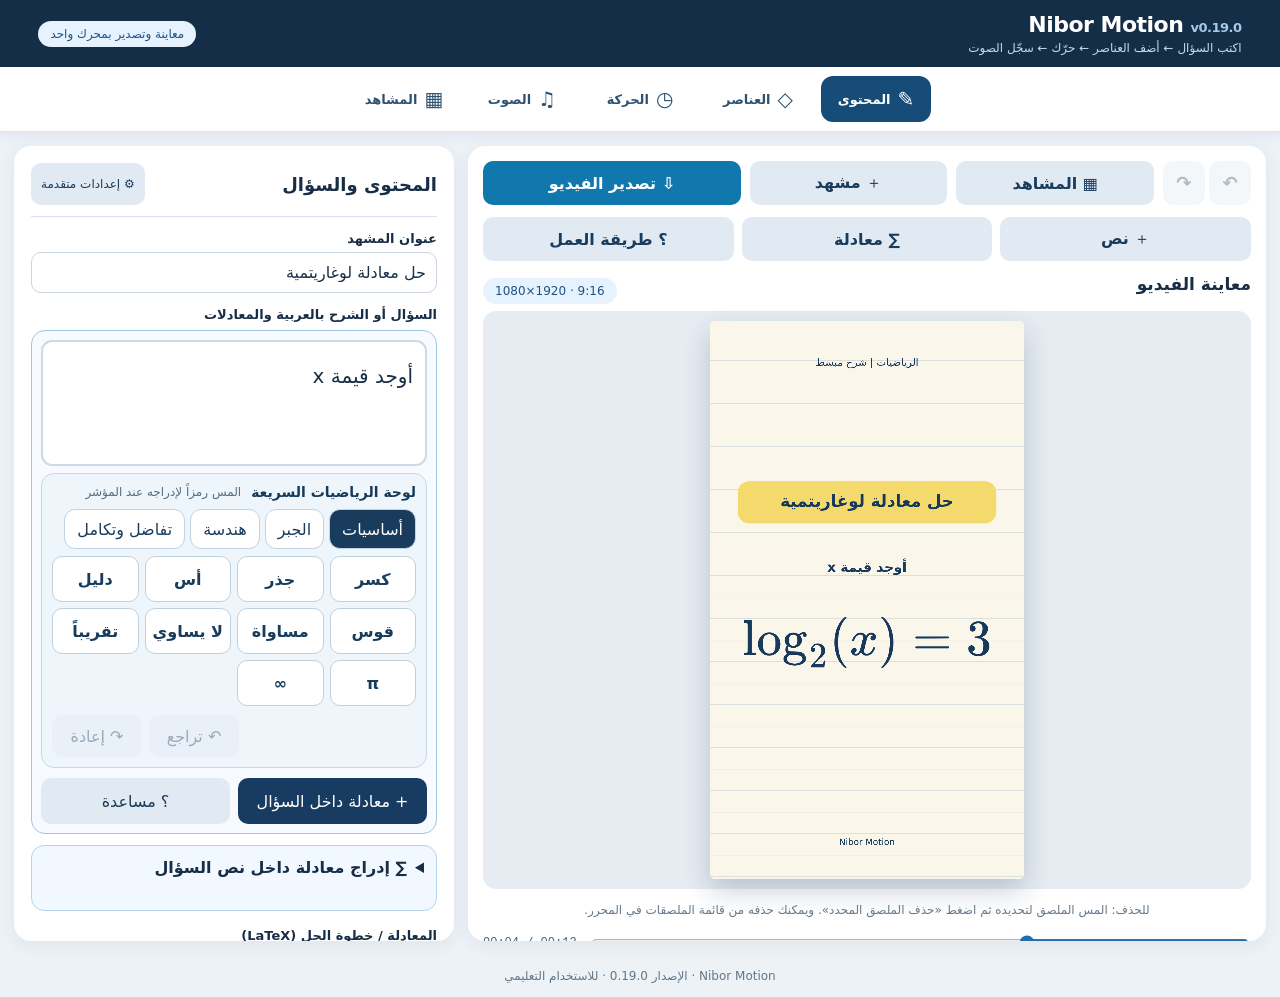
==== commit 78b0adbe: "v0.19.0: recording booth — one continuous human narration take split per scene Teleprompter + live s" ====
--- a/index.html
+++ b/index.html
@@ -1,5 +1,5 @@
 <!doctype html>
-<html lang="ar" dir="rtl"><head><meta charset="utf-8"><meta name="viewport" content="width=device-width,initial-scale=1,viewport-fit=cover"><meta name="theme-color" content="#102a43"><meta name="description" content="Nibor Motion — محرر فيديوهات الرياضيات التعليمية"><link rel="manifest" href="manifest.webmanifest"><link rel="icon" href="icon.svg"><title>Nibor Motion</title><link rel="stylesheet" href="styles.css"><script>window.MathJax={loader:{load:['input/tex','output/svg','[tex]/color'],source:{'[tex]/color':'./mathjax-color.js'}},tex:{inlineMath:[['\\(','\\)']],packages:{'[+]':['ams','color']},macros:{mark:['\\color[RGB]{244,217,108}{#1}',1],cf:['\\color[RGB]{122,162,255}{#1}',1],cch:['\\color[RGB]{255,162,87}{#1}',1],ctn:['\\color[RGB]{62,211,160}{#1}',1],ccc:['\\color[RGB]{255,111,166}{#1}',1],cin:['\\color[RGB]{169,139,255}{#1}',1],cok:['\\color[RGB]{62,211,160}{#1}',1],cbad:['\\color[RGB]{255,107,128}{#1}',1],R:'R'}},svg:{fontCache:'none'},startup:{typeset:false}};</script><script defer src="mathjax-tex-svg.js"></script><script defer src="mathlive.min.js"></script><script src="version.js"></script><script defer src="fonts.js"></script><script defer src="captions.js"></script><script defer src="mathanim.js"></script><script defer src="audiomix.js"></script><script defer src="mp4-muxer.js"></script><script defer src="fflate.min.js"></script><script defer src="export-webcodecs.js"></script><script defer src="overlays.js"></script><script defer src="studio-ui.js"></script><script defer src="timeline-editor.js"></script><script defer src="free-editor.js"></script><script defer src="math-studio.js"></script><script defer src="question-composer.js"></script><script defer src="auto-reels.js"></script><script defer src="sim-engine.js"></script><script defer src="book-examples.js"></script><script defer src="book-library.js"></script><script defer src="cone-cinematic.js"></script><script defer src="project-store.js"></script><script>
+<html lang="ar" dir="rtl"><head><meta charset="utf-8"><meta name="viewport" content="width=device-width,initial-scale=1,viewport-fit=cover"><meta name="theme-color" content="#102a43"><meta name="description" content="Nibor Motion — محرر فيديوهات الرياضيات التعليمية"><link rel="manifest" href="manifest.webmanifest"><link rel="icon" href="icon.svg"><title>Nibor Motion</title><link rel="stylesheet" href="styles.css"><script>window.MathJax={loader:{load:['input/tex','output/svg','[tex]/color'],source:{'[tex]/color':'./mathjax-color.js'}},tex:{inlineMath:[['\\(','\\)']],packages:{'[+]':['ams','color']},macros:{mark:['\\color[RGB]{244,217,108}{#1}',1],cf:['\\color[RGB]{122,162,255}{#1}',1],cch:['\\color[RGB]{255,162,87}{#1}',1],ctn:['\\color[RGB]{62,211,160}{#1}',1],ccc:['\\color[RGB]{255,111,166}{#1}',1],cin:['\\color[RGB]{169,139,255}{#1}',1],cok:['\\color[RGB]{62,211,160}{#1}',1],cbad:['\\color[RGB]{255,107,128}{#1}',1],R:'R'}},svg:{fontCache:'none'},startup:{typeset:false}};</script><script defer src="mathjax-tex-svg.js"></script><script defer src="mathlive.min.js"></script><script src="version.js"></script><script defer src="fonts.js"></script><script defer src="captions.js"></script><script defer src="mathanim.js"></script><script defer src="audiomix.js"></script><script defer src="mp4-muxer.js"></script><script defer src="fflate.min.js"></script><script defer src="export-webcodecs.js"></script><script defer src="overlays.js"></script><script defer src="studio-ui.js"></script><script defer src="timeline-editor.js"></script><script defer src="free-editor.js"></script><script defer src="math-studio.js"></script><script defer src="question-composer.js"></script><script defer src="auto-reels.js"></script><script defer src="sim-engine.js"></script><script defer src="book-examples.js"></script><script defer src="book-library.js"></script><script defer src="voice-booth.js"></script><script defer src="cone-cinematic.js"></script><script defer src="project-store.js"></script><script>
 window.addEventListener('DOMContentLoaded',()=>{
  document.title='Nibor Motion v'+APP_VERSION;
  document.getElementById('appVersion').textContent='v'+APP_VERSION;
--- a/styles.css
+++ b/styles.css
@@ -306,3 +306,24 @@
 
 /* v0.17.0 simulation engine */
 .nm-sim-grid{display:grid;grid-template-columns:repeat(2,minmax(0,1fr));gap:10px;margin:10px 0}.nm-sim-field{display:flex!important;flex-direction:column;gap:5px;min-width:0;margin:0!important}.nm-sim-field input:not([type=checkbox]),.nm-sim-field select{width:100%;min-height:44px;box-sizing:border-box;min-width:0}.nm-sim-field input[type=checkbox]{width:24px;height:24px}.nm-sim-generator{border-top:1px solid rgba(120,145,165,.3);margin-top:16px;padding-top:10px}.nm-sim-generator h3{font-size:16px;margin:6px 0}.nm-sim-generator>.nm-sim-field{margin:8px 0!important}@media(max-width:480px){.nm-sim-grid{grid-template-columns:1fr}}
+
+/* v0.19.0 recording booth */
+.nm-booth-backdrop{position:fixed;inset:0;z-index:1000;background:#08121d;display:flex;align-items:stretch;justify-content:center;padding:env(safe-area-inset-top) 0 env(safe-area-inset-bottom)}
+.nm-booth-backdrop[hidden]{display:none}
+.nm-booth{width:min(1200px,100%);display:flex;flex-direction:column;color:#eef5fb;padding:12px 16px;gap:10px;overflow:auto}
+.nm-booth-head{display:flex;align-items:center;gap:12px;justify-content:space-between}.nm-booth-head strong{font-size:18px}
+.nm-booth-counter{color:#9fc3dc;font-size:15px;flex:1;text-align:center}
+.nm-booth-body{display:flex;gap:18px;flex:1;min-height:0}
+.nm-booth-stage{flex:0 0 auto;display:flex;flex-direction:column;align-items:center;gap:8px}
+.nm-booth-preview{height:min(62vh,640px);width:auto;aspect-ratio:9/16;border-radius:14px;background:#17253a;box-shadow:0 10px 30px rgba(0,0,0,.4)}
+.nm-booth-live{display:flex;align-items:center;gap:10px;width:100%}
+.nm-booth-meter{flex:1;height:10px;border-radius:6px;background:#22364c;overflow:hidden}.nm-booth-meter i{display:block;height:100%;width:0;background:#3ed3a0;transition:width .06s}.nm-booth-meter i.hot{background:#ff6b80}
+.nm-booth-clock{font-variant-numeric:tabular-nums;color:#ff9aa8;min-width:64px;text-align:left}
+.nm-booth-side{flex:1;display:flex;flex-direction:column;gap:12px;min-width:0}
+.nm-booth-title{margin:0;font-size:22px;color:#f4d96c}
+.nm-booth-prompt{font-size:clamp(22px,3.2vw,34px);line-height:1.75;background:#0f1d2d;border-radius:14px;padding:16px 18px;flex:1;overflow:auto;min-height:120px}
+.nm-booth-opts{display:flex;flex-wrap:wrap;gap:16px;color:#c9dbe8}.nm-booth-opts label{display:flex;align-items:center;gap:8px;min-height:44px}.nm-booth-opts input{width:22px;height:22px}
+.nm-booth-actions{display:flex;gap:10px;flex-wrap:wrap}.nm-booth-actions button{min-height:48px;flex:1}
+.nm-booth-big{font-size:22px;min-height:72px!important;background:#d6334a;color:#fff;border:0;border-radius:16px}
+.nm-booth-msg{color:#b9cfe0;margin:0;line-height:1.6}
+@media (orientation:portrait){.nm-booth-body{flex-direction:column}.nm-booth-preview{height:34vh}.nm-booth-prompt{min-height:90px}}
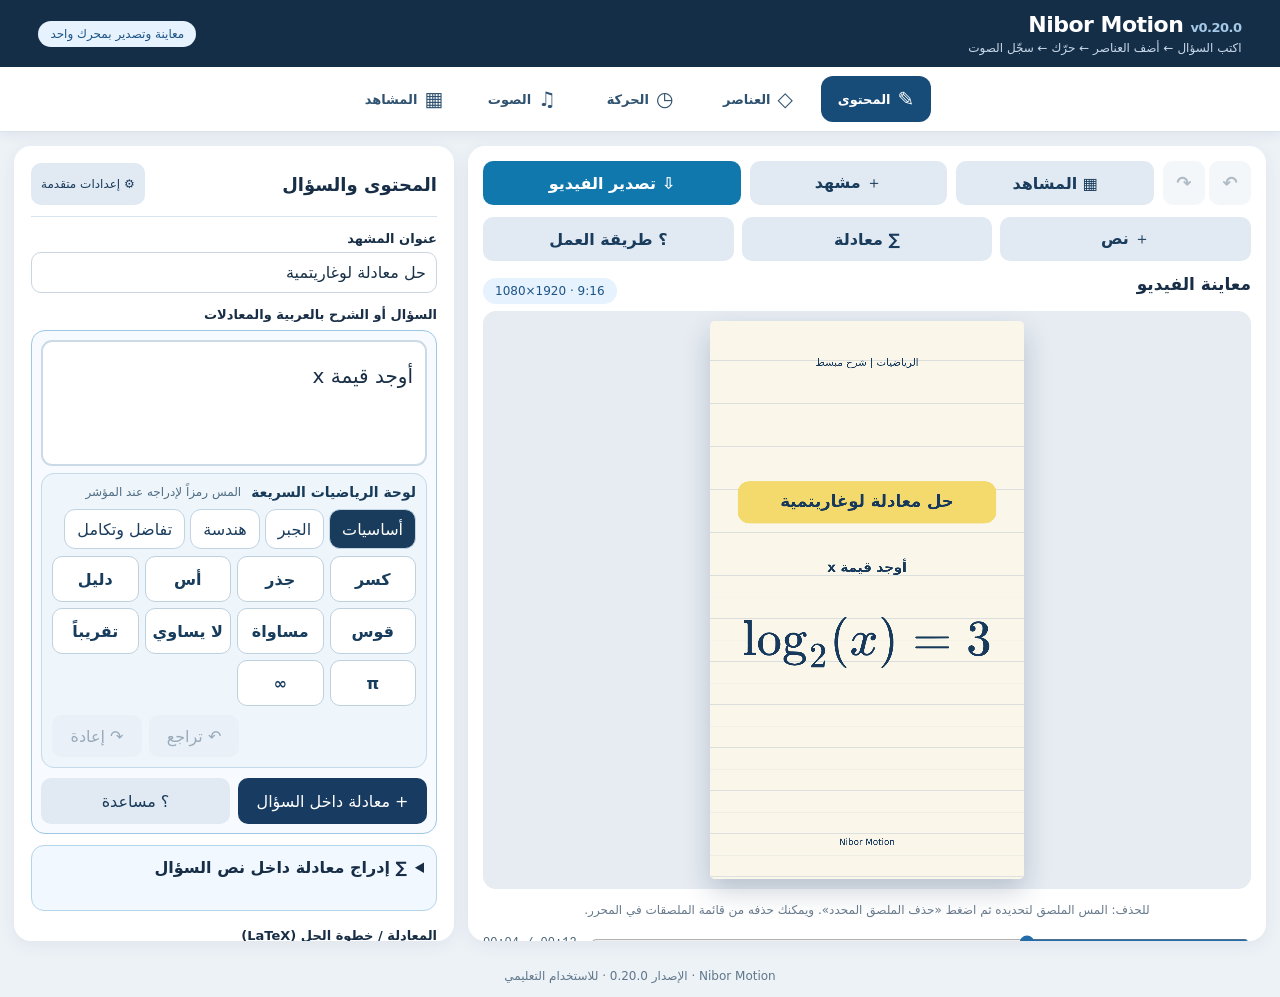
==== commit 6b378402: "Merge v0.20.0: equation morphing Co-Authored-By: Claude Opus 5.5 <noreply@anthropic.com> Claude-Sess" ====
--- a/index.html
+++ b/index.html
@@ -1,5 +1,5 @@
 <!doctype html>
-<html lang="ar" dir="rtl"><head><meta charset="utf-8"><meta name="viewport" content="width=device-width,initial-scale=1,viewport-fit=cover"><meta name="theme-color" content="#102a43"><meta name="description" content="Nibor Motion — محرر فيديوهات الرياضيات التعليمية"><link rel="manifest" href="manifest.webmanifest"><link rel="icon" href="icon.svg"><title>Nibor Motion</title><link rel="stylesheet" href="styles.css"><script>window.MathJax={loader:{load:['input/tex','output/svg','[tex]/color'],source:{'[tex]/color':'./mathjax-color.js'}},tex:{inlineMath:[['\\(','\\)']],packages:{'[+]':['ams','color']},macros:{mark:['\\color[RGB]{244,217,108}{#1}',1],cf:['\\color[RGB]{122,162,255}{#1}',1],cch:['\\color[RGB]{255,162,87}{#1}',1],ctn:['\\color[RGB]{62,211,160}{#1}',1],ccc:['\\color[RGB]{255,111,166}{#1}',1],cin:['\\color[RGB]{169,139,255}{#1}',1],cok:['\\color[RGB]{62,211,160}{#1}',1],cbad:['\\color[RGB]{255,107,128}{#1}',1],R:'R'}},svg:{fontCache:'none'},startup:{typeset:false}};</script><script defer src="mathjax-tex-svg.js"></script><script defer src="mathlive.min.js"></script><script src="version.js"></script><script defer src="fonts.js"></script><script defer src="captions.js"></script><script defer src="mathanim.js"></script><script defer src="audiomix.js"></script><script defer src="mp4-muxer.js"></script><script defer src="fflate.min.js"></script><script defer src="export-webcodecs.js"></script><script defer src="overlays.js"></script><script defer src="studio-ui.js"></script><script defer src="timeline-editor.js"></script><script defer src="free-editor.js"></script><script defer src="math-studio.js"></script><script defer src="question-composer.js"></script><script defer src="auto-reels.js"></script><script defer src="sim-engine.js"></script><script defer src="book-examples.js"></script><script defer src="book-library.js"></script><script defer src="voice-booth.js"></script><script defer src="cone-cinematic.js"></script><script defer src="project-store.js"></script><script>
+<html lang="ar" dir="rtl"><head><meta charset="utf-8"><meta name="viewport" content="width=device-width,initial-scale=1,viewport-fit=cover"><meta name="theme-color" content="#102a43"><meta name="description" content="Nibor Motion — محرر فيديوهات الرياضيات التعليمية"><link rel="manifest" href="manifest.webmanifest"><link rel="icon" href="icon.svg"><title>Nibor Motion</title><link rel="stylesheet" href="styles.css"><script>window.MathJax={loader:{load:['input/tex','output/svg','[tex]/color'],source:{'[tex]/color':'./mathjax-color.js'}},tex:{inlineMath:[['\\(','\\)']],packages:{'[+]':['ams','color']},macros:{mark:['\\color[RGB]{244,217,108}{#1}',1],cf:['\\color[RGB]{122,162,255}{#1}',1],cch:['\\color[RGB]{255,162,87}{#1}',1],ctn:['\\color[RGB]{62,211,160}{#1}',1],ccc:['\\color[RGB]{255,111,166}{#1}',1],cin:['\\color[RGB]{169,139,255}{#1}',1],cok:['\\color[RGB]{62,211,160}{#1}',1],cbad:['\\color[RGB]{255,107,128}{#1}',1],R:'R'}},svg:{fontCache:'none'},startup:{typeset:false}};</script><script defer src="mathjax-tex-svg.js"></script><script defer src="mathlive.min.js"></script><script src="version.js"></script><script defer src="fonts.js"></script><script defer src="captions.js"></script><script defer src="mathanim.js"></script><script defer src="eqmorph.js"></script><script defer src="audiomix.js"></script><script defer src="mp4-muxer.js"></script><script defer src="fflate.min.js"></script><script defer src="export-webcodecs.js"></script><script defer src="overlays.js"></script><script defer src="studio-ui.js"></script><script defer src="timeline-editor.js"></script><script defer src="free-editor.js"></script><script defer src="math-studio.js"></script><script defer src="question-composer.js"></script><script defer src="auto-reels.js"></script><script defer src="sim-engine.js"></script><script defer src="book-examples.js"></script><script defer src="book-library.js"></script><script defer src="voice-booth.js"></script><script defer src="cone-cinematic.js"></script><script defer src="project-store.js"></script><script>
 window.addEventListener('DOMContentLoaded',()=>{
  document.title='Nibor Motion v'+APP_VERSION;
  document.getElementById('appVersion').textContent='v'+APP_VERSION;
@@ -79,7 +79,7 @@
 <div class="nm-free-actions"><button type="button" id="nmGeoMove">تحريك الشكل باللمس</button><button type="button" class="secondary" id="nmGeoDelete">حذف الشكل</button></div>
 <hr><strong>قلم التأشير على الفيديو</strong><div class="nm-free-actions"><button id="nmPenToggle" type="button">تفعيل القلم</button><button id="nmPenUndo" class="secondary" type="button">تراجع عن آخر خط</button><button id="nmPenClear" class="secondary" type="button">مسح التأشير</button></div><div class="nm-math-grid"><label>لون القلم <select id="nmPenColor"><option value="#e5484d">أحمر</option><option value="#226bb2">أزرق</option><option value="#1c9463">أخضر</option><option value="#173a5c">كحلي</option><option value="#ffffff">أبيض</option><option value="#f4d96c">أصفر</option></select></label><label>سماكة القلم <input type="range" id="nmPenSize" min="2" max="24" value="7"></label></div><p class="muted">تُحفظ خطوط القلم داخل المشهد وتظهر في التصدير. أوقف القلم قبل سحب العناصر الأخرى.</p>
 </details><details id="nmSimPanel" class="nm-settings nm-sim"><summary>🎬 محاكاة رياضية للمشهد — شكل يتحرك وفق المعادلة</summary><div id="nmSimBody"></div></details><details class="nm-settings"><summary>حركة المعادلة</summary>
-<label for="equationAnim">نوع الحركة</label><select id="equationAnim"><option value="fade">ظهور تدريجي</option><option value="write">كتابة تدريجية</option><option value="highlight">تمييز جزء من المعادلة</option><option value="fromPrevious">انتقال من المعادلة السابقة</option></select>
+<label for="equationAnim">نوع الحركة</label><select id="equationAnim"><option value="morph">تحوّل الرموز من المعادلة السابقة</option><option value="fade">ظهور تدريجي</option><option value="write">كتابة تدريجية</option><option value="highlight">تمييز جزء من المعادلة</option><option value="fromPrevious">انتقال من المعادلة السابقة</option></select>
 <label for="equationAnimDuration">مدة الحركة (% من المشهد)</label><input id="equationAnimDuration" type="range" min="10" max="60" value="25">
 <label for="highlightAt">وقت التمييز (% من المشهد)</label><input id="highlightAt" type="range" min="0" max="100" value="65"><p class="muted">لتمييز جزء استخدم \mark{...} في المعادلة.</p>
 </details>
@@ -127,7 +127,7 @@
 <label for="stickerSize">حجم الملصق <output id="stickerSizeOut">120px</output></label><input id="stickerSize" type="range" min="45" max="380" value="120" step="5">
 <label for="stickerStart">بداية ظهوره <output id="stickerStartOut">10%</output></label><input id="stickerStart" type="range" min="0" max="95" value="10">
 <label for="stickerEnd">نهاية ظهوره <output id="stickerEndOut">95%</output></label><input id="stickerEnd" type="range" min="5" max="100" value="95">
-<label for="stickerAnimation">حركة الملصق</label><select id="stickerAnimation"><option value="pop">تكبير تدريجي</option><option value="fade">ظهور تدريجي</option><option value="spin">دوران لطيف</option><option value="static">ثابت</option></select>
+<label for="stickerAnimation">حركة الملصق</label><select id="stickerAnimation"><option value="pop">تكبير تدريجي</option><option value="morph">تحوّل الرموز من المعادلة السابقة</option><option value="fade">ظهور تدريجي</option><option value="spin">دوران لطيف</option><option value="static">ثابت</option></select>
 </fieldset><fieldset class="audio-panel"><legend>التعليق الصوتي الخاص بهذا المشهد</legend>
 <p class="muted">اختر مشهداً من القائمة ثم اكتب النص الذي يُقرأ. تتم معاينة الصوت عبر جهازك، ولإدخاله بالفيديو أنشئ ملفاً صوتياً أو سجّل أو استورد ملفاً.</p>
 <label for="speechText">نص التعليق الصوتي (يمكن أن يختلف عن المعادلة المعروضة)</label>
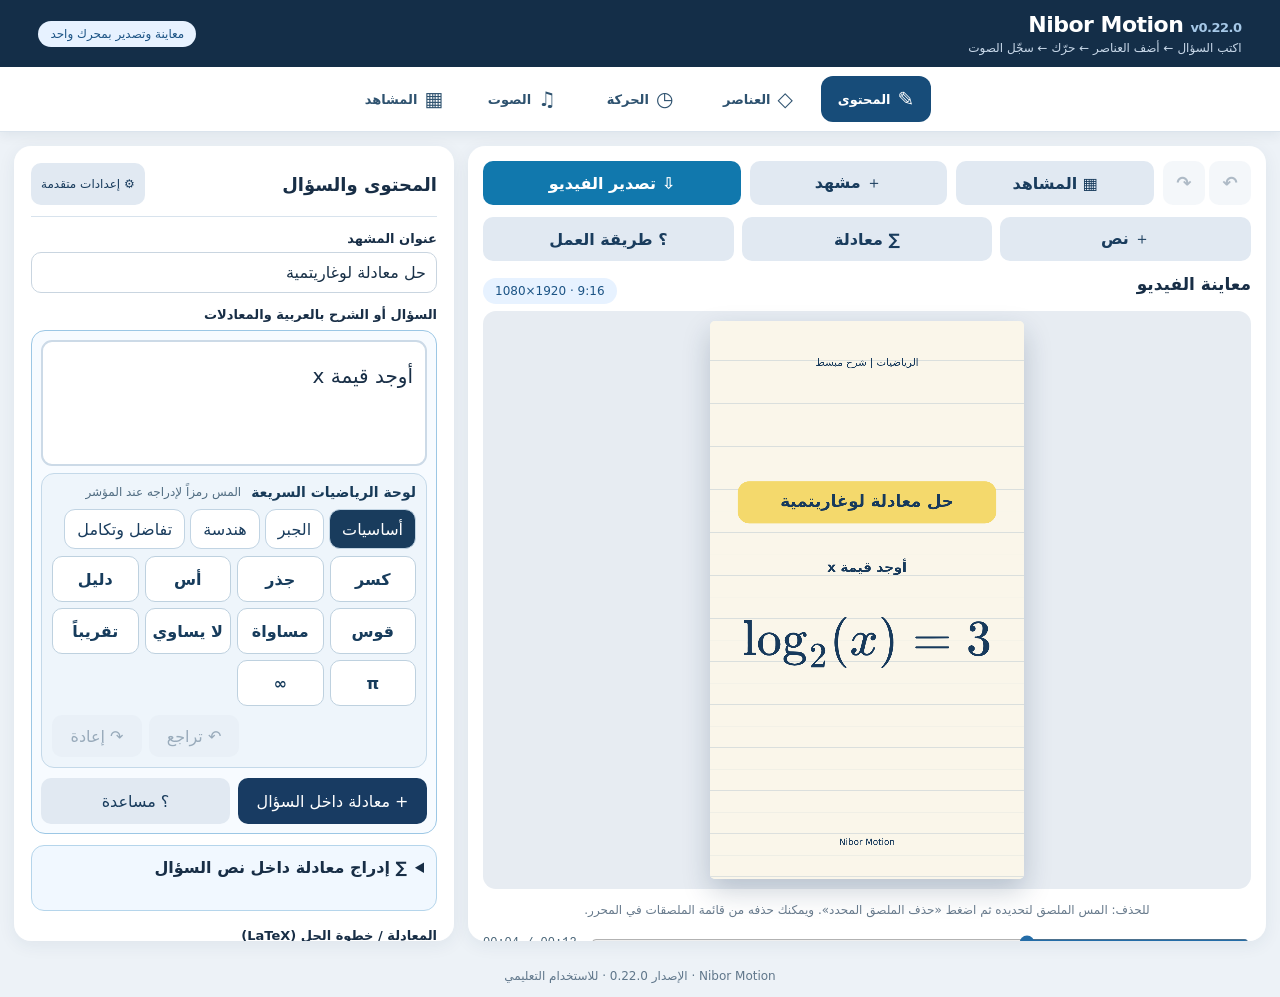
==== commit 41a07dbe: "Merge v0.22.0: transitions and camera Co-Authored-By: Claude Opus 5.5 <noreply@anthropic.com> Claude" ====
--- a/index.html
+++ b/index.html
@@ -79,7 +79,7 @@
 <div class="nm-free-actions"><button type="button" id="nmGeoMove">تحريك الشكل باللمس</button><button type="button" class="secondary" id="nmGeoDelete">حذف الشكل</button></div>
 <hr><strong>قلم التأشير على الفيديو</strong><div class="nm-free-actions"><button id="nmPenToggle" type="button">تفعيل القلم</button><button id="nmPenUndo" class="secondary" type="button">تراجع عن آخر خط</button><button id="nmPenClear" class="secondary" type="button">مسح التأشير</button></div><div class="nm-math-grid"><label>لون القلم <select id="nmPenColor"><option value="#e5484d">أحمر</option><option value="#226bb2">أزرق</option><option value="#1c9463">أخضر</option><option value="#173a5c">كحلي</option><option value="#ffffff">أبيض</option><option value="#f4d96c">أصفر</option></select></label><label>سماكة القلم <input type="range" id="nmPenSize" min="2" max="24" value="7"></label></div><p class="muted">تُحفظ خطوط القلم داخل المشهد وتظهر في التصدير. أوقف القلم قبل سحب العناصر الأخرى.</p>
 </details><details id="nmSimPanel" class="nm-settings nm-sim"><summary>🎬 محاكاة رياضية للمشهد — شكل يتحرك وفق المعادلة</summary><div id="nmSimBody"></div></details><details class="nm-settings"><summary>حركة المعادلة</summary>
-<label for="equationAnim">نوع الحركة</label><select id="equationAnim"><option value="morph">تحوّل الرموز من المعادلة السابقة</option><option value="fade">ظهور تدريجي</option><option value="write">كتابة تدريجية</option><option value="highlight">تمييز جزء من المعادلة</option><option value="fromPrevious">انتقال من المعادلة السابقة</option></select>
+<label for="sceneTransition">انتقال النصوص بين المشاهد</label><select id="sceneTransition"><option value="slide">انزلاق ناعم (العنوان المتكرر يبقى ثابتاً)</option><option value="fade">ظهور تدريجي في كل مشهد</option></select><label for="equationAnim">نوع الحركة</label><select id="equationAnim"><option value="morph">تحوّل الرموز من المعادلة السابقة</option><option value="fade">ظهور تدريجي</option><option value="write">كتابة تدريجية</option><option value="highlight">تمييز جزء من المعادلة</option><option value="fromPrevious">انتقال من المعادلة السابقة</option></select>
 <label for="equationAnimDuration">مدة الحركة (% من المشهد)</label><input id="equationAnimDuration" type="range" min="10" max="60" value="25">
 <label for="highlightAt">وقت التمييز (% من المشهد)</label><input id="highlightAt" type="range" min="0" max="100" value="65"><p class="muted">لتمييز جزء استخدم \mark{...} في المعادلة.</p>
 </details>
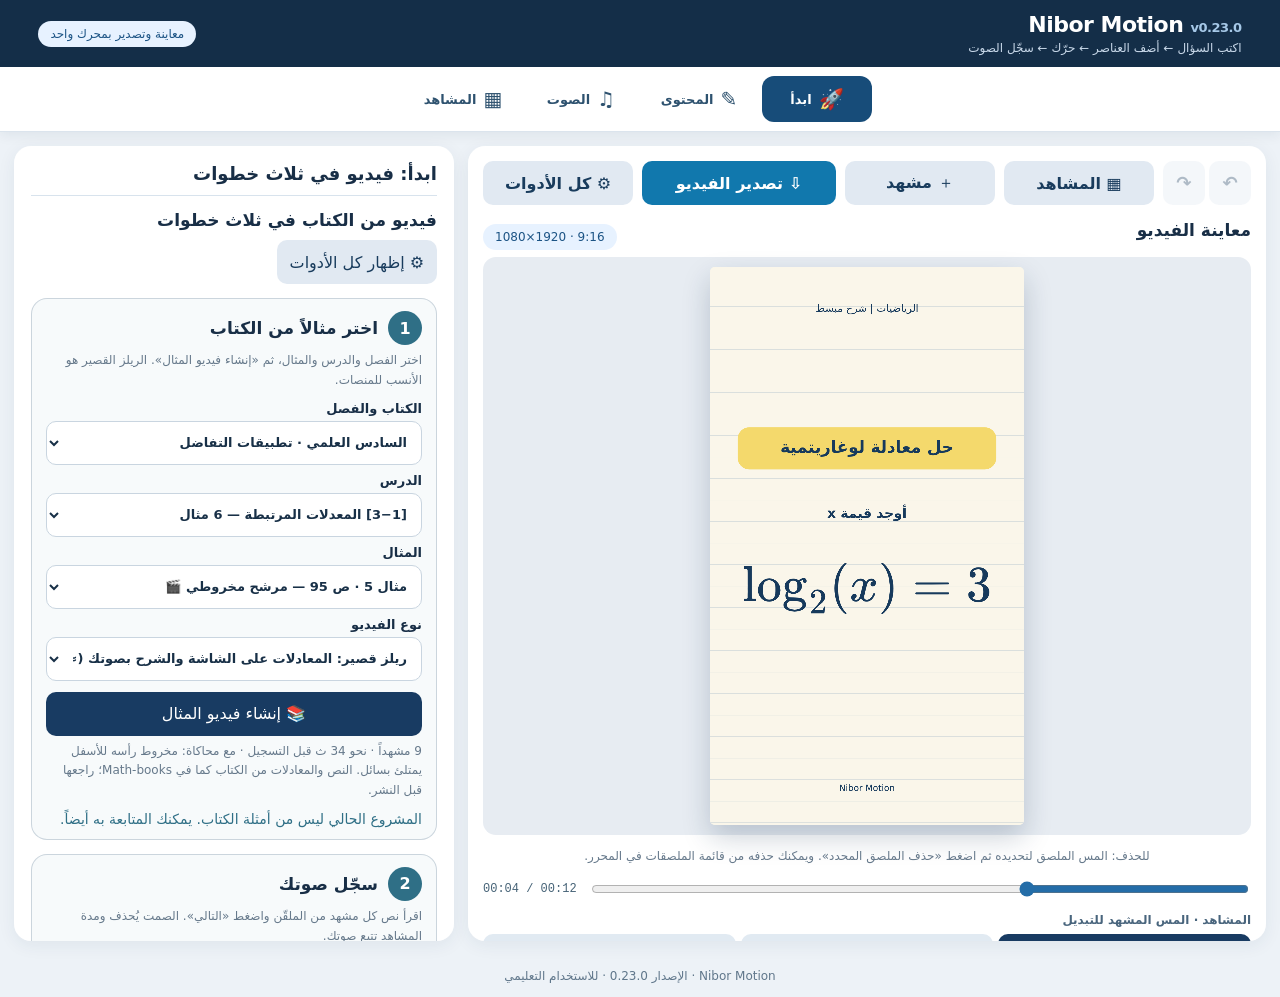
==== commit 46775b5e: "Merge v0.23.0: quick path and simple mode Co-Authored-By: Claude Opus 5.5 <noreply@anthropic.com> Cl" ====
--- a/index.html
+++ b/index.html
@@ -1,5 +1,5 @@
 <!doctype html>
-<html lang="ar" dir="rtl"><head><meta charset="utf-8"><meta name="viewport" content="width=device-width,initial-scale=1,viewport-fit=cover"><meta name="theme-color" content="#102a43"><meta name="description" content="Nibor Motion — محرر فيديوهات الرياضيات التعليمية"><link rel="manifest" href="manifest.webmanifest"><link rel="icon" href="icon.svg"><title>Nibor Motion</title><link rel="stylesheet" href="styles.css"><script>window.MathJax={loader:{load:['input/tex','output/svg','[tex]/color'],source:{'[tex]/color':'./mathjax-color.js'}},tex:{inlineMath:[['\\(','\\)']],packages:{'[+]':['ams','color']},macros:{mark:['\\color[RGB]{244,217,108}{#1}',1],cf:['\\color[RGB]{122,162,255}{#1}',1],cch:['\\color[RGB]{255,162,87}{#1}',1],ctn:['\\color[RGB]{62,211,160}{#1}',1],ccc:['\\color[RGB]{255,111,166}{#1}',1],cin:['\\color[RGB]{169,139,255}{#1}',1],cok:['\\color[RGB]{62,211,160}{#1}',1],cbad:['\\color[RGB]{255,107,128}{#1}',1],R:'R'}},svg:{fontCache:'none'},startup:{typeset:false}};</script><script defer src="mathjax-tex-svg.js"></script><script defer src="mathlive.min.js"></script><script src="version.js"></script><script defer src="fonts.js"></script><script defer src="captions.js"></script><script defer src="mathanim.js"></script><script defer src="eqmorph.js"></script><script defer src="audiomix.js"></script><script defer src="mp4-muxer.js"></script><script defer src="fflate.min.js"></script><script defer src="export-webcodecs.js"></script><script defer src="overlays.js"></script><script defer src="studio-ui.js"></script><script defer src="timeline-editor.js"></script><script defer src="free-editor.js"></script><script defer src="math-studio.js"></script><script defer src="question-composer.js"></script><script defer src="auto-reels.js"></script><script defer src="sim-engine.js"></script><script defer src="book-examples.js"></script><script defer src="book-library.js"></script><script defer src="voice-booth.js"></script><script defer src="cone-cinematic.js"></script><script defer src="project-store.js"></script><script>
+<html lang="ar" dir="rtl"><head><meta charset="utf-8"><meta name="viewport" content="width=device-width,initial-scale=1,viewport-fit=cover"><meta name="theme-color" content="#102a43"><meta name="description" content="Nibor Motion — محرر فيديوهات الرياضيات التعليمية"><link rel="manifest" href="manifest.webmanifest"><link rel="icon" href="icon.svg"><title>Nibor Motion</title><link rel="stylesheet" href="styles.css"><script>window.MathJax={loader:{load:['input/tex','output/svg','[tex]/color'],source:{'[tex]/color':'./mathjax-color.js'}},tex:{inlineMath:[['\\(','\\)']],packages:{'[+]':['ams','color']},macros:{mark:['\\color[RGB]{244,217,108}{#1}',1],cf:['\\color[RGB]{122,162,255}{#1}',1],cch:['\\color[RGB]{255,162,87}{#1}',1],ctn:['\\color[RGB]{62,211,160}{#1}',1],ccc:['\\color[RGB]{255,111,166}{#1}',1],cin:['\\color[RGB]{169,139,255}{#1}',1],cok:['\\color[RGB]{62,211,160}{#1}',1],cbad:['\\color[RGB]{255,107,128}{#1}',1],R:'R'}},svg:{fontCache:'none'},startup:{typeset:false}};</script><script defer src="mathjax-tex-svg.js"></script><script defer src="mathlive.min.js"></script><script src="version.js"></script><script defer src="fonts.js"></script><script defer src="captions.js"></script><script defer src="mathanim.js"></script><script defer src="eqmorph.js"></script><script defer src="audiomix.js"></script><script defer src="mp4-muxer.js"></script><script defer src="fflate.min.js"></script><script defer src="export-webcodecs.js"></script><script defer src="overlays.js"></script><script defer src="studio-ui.js"></script><script defer src="timeline-editor.js"></script><script defer src="free-editor.js"></script><script defer src="math-studio.js"></script><script defer src="question-composer.js"></script><script defer src="auto-reels.js"></script><script defer src="sim-engine.js"></script><script defer src="book-examples.js"></script><script defer src="book-library.js"></script><script defer src="voice-booth.js"></script><script defer src="quick-path.js"></script><script defer src="cone-cinematic.js"></script><script defer src="project-store.js"></script><script>
 window.addEventListener('DOMContentLoaded',()=>{
  document.title='Nibor Motion v'+APP_VERSION;
  document.getElementById('appVersion').textContent='v'+APP_VERSION;
@@ -32,7 +32,7 @@
 <button type="button" id="resetBranding" class="secondary">استعادة النصوص الافتراضية</button>
 </fieldset><details class="nm-library" id="nmLibrary"><summary>📁 مشاريعي والنسخ الاحتياطية</summary><p class="muted">كل مشروع يُحفظ تلقائياً في مكتبة على هذا الجهاز، مع نسخة احتياطية كل 3 دقائق من التعديل. حزمة <b dir="ltr">.nibor</b> تضم المشروع وأصواته وموسيقاه في ملف واحد لنقله إلى جهاز آخر.</p><div class="actions"><button type="button" id="nmNewProject">+ مشروع جديد</button><button type="button" class="secondary" id="nmDuplicate">⧉ نسخة من الحالي</button></div><div class="actions"><button type="button" id="nmPackExport">📦 حفظ حزمة <bdi dir="ltr">.nibor</bdi></button><button type="button" class="secondary" id="nmPackImport">📂 فتح حزمة <bdi dir="ltr">.nibor</bdi></button><input hidden type="file" accept=".nibor,.zip,application/zip" id="nmPackFile"></div><div id="nmProjectList" class="nm-project-list" aria-live="polite"></div><details id="nmVersions" class="nm-versions"><summary>🕘 النسخ الاحتياطية للمشروع المفتوح</summary><div id="nmVersionList"></div></details></details><div class="actions management"><button class="secondary" id="save">حفظ</button><button class="secondary" id="json">تصدير JSON</button><button class="secondary" id="import">استيراد</button><input hidden type="file" accept=".json,application/json" id="file"></div><p class="muted">ملف JSON يحفظ المشاهد والإعدادات فقط دون الأصوات؛ لنقل المشروع كاملاً استخدم حزمة <bdi dir="ltr">.nibor</bdi>.</p></section>
 <section class="panel preview-panel"><div class="heading"><h2>معاينة الفيديو</h2><span class="badge" dir="ltr">1080×1920 · 9:16</span></div><div class="stage-wrap"><canvas id="stage" width="1080" height="1920" aria-label="معاينة فيديو الرياضيات"></canvas></div><section id="visualEditor" class="visual-editor" hidden aria-label="تحرير العنصر المحدد"><div class="visual-editor-head"><strong id="visualName">العنصر المحدد</strong><button id="visualDone" type="button" class="secondary">إلغاء التحديد</button></div><label for="visualSize">حجم العنصر <output id="visualSizeOut"></output></label><input id="visualSize" type="range" min="30" max="150" value="100" step="1"><p class="muted">اسحب العنصر لتغيير مكانه، أو اسحب الدائرة في زاويته لتكبيره وتصغيره.</p><button id="visualDelete" type="button" class="secondary" hidden>حذف الملصق</button></section><section class="nm-free-editor" id="freeEditor" aria-label="محرر العناصر الحرة"><div class="nm-free-toolbar"><strong>العناصر والطبقات</strong><div class="nm-free-actions"><button type="button" id="nmAddText">+ نص</button><button type="button" id="nmAddMath">+ معادلة</button><button type="button" id="nmUndo" class="secondary" title="تراجع">↶ تراجع</button><button type="button" id="nmRedo" class="secondary" title="إعادة">↷ إعادة</button></div></div><p class="muted">المس العنصر لتحديده، واسحبه بالقلم أو الإصبع. استخدم المقبض لتغيير حجمه. تحرير المعادلات الحرة بصيغة LaTeX.</p><div id="nmLayers" class="nm-layers" aria-label="ترتيب الطبقات"></div><div id="nmProperties" hidden><label for="nmContent">محتوى العنصر</label><textarea id="nmContent" rows="2" dir="auto"></textarea><div class="nm-prop-grid"><label>الحجم <input id="nmSize" type="range" min="24" max="200" value="64"></label><label>اللون <input id="nmColor" type="color" value="#173a5c"></label><label>الشفافية <input id="nmOpacity" type="range" min="10" max="100" value="100"></label></div><div class="nm-free-actions"><button type="button" id="nmDuplicate" class="secondary">تكرار</button><button type="button" id="nmCopy" class="secondary">نسخ</button><button type="button" id="nmPaste" class="secondary">لصق</button><button type="button" id="nmAlign" class="secondary">توسيط</button><button type="button" id="nmLayerUp" class="secondary">للأمام</button><button type="button" id="nmLayerDown" class="secondary">للخلف</button><button type="button" id="nmLock" class="secondary">قفل</button><button type="button" id="nmDelete" class="secondary">حذف</button></div></div></section><p class="muted" style="text-align:center">للحذف: المس الملصق لتحديده ثم اضغط «حذف الملصق المحدد». ويمكنك حذفه من قائمة الملصقات في المحرر.</p><div class="actions preview-sticker-actions"><button id="deleteSelectedSticker" class="secondary" type="button" disabled>حذف الملصق المحدد</button></div><div class="seek"><input id="seek" type="range" min="0" max="1000" step="1" value="1000" aria-label="موضع التشغيل"><span id="time">00:00 / 00:12</span></div><div id="timeline" class="timeline" aria-label="الخط الزمني"></div><details id="nmTimelineEditor" class="nm-timeline-editor" open><summary>الخط الزمني للعناصر والإطارات المفتاحية</summary><p class="muted">المس مسار العنصر لتحديده. اسحب المقبض الأزرق لتغيير توقيته، أو أدخل الثواني في خصائصه. الإطارات المفتاحية للعناصر الحرة.</p><div class="nm-track-head"><span>العناصر</span><div class="nm-track-ruler"><span>0%</span><span>50%</span><span>100%</span><i id="nmTimelineCursor"></i></div></div><div id="nmTracks" class="nm-tracks"></div><div class="nm-track-time">وقت المؤشر: <output id="nmElapsed">0.0ث</output></div><section id="nmLegacyProperties" class="nm-legacy-properties" hidden aria-label="توقيت العنصر التقليدي"><strong>توقيت <span id="nmLegacyName"></span></strong><div class="nm-track-range"><label>بداية الظهور (ثانية)<input type="number" id="nmLegacyStart" min="0" max="120" step="0.1" inputmode="decimal"></label><label id="nmLegacyEndWrap">نهاية الظهور (ثانية)<input type="number" id="nmLegacyEnd" min="0" max="120" step="0.1" inputmode="decimal"></label></div><p id="nmLegacyHint" class="muted"></p></section><div id="nmKeyProperties" hidden><div class="nm-track-range"><label>بداية الظهور (ثانية)<input type="number" id="nmTrackStart" min="0" max="120" step="0.1" value="0"></label><label>نهاية الظهور (ثانية)<input type="number" id="nmTrackEnd" min="0" max="120" step="0.1" value="4"></label></div><div class="nm-key-actions"><button id="nmAddKey" type="button">◆ إضافة إطار مفتاحي</button><button id="nmRemoveKey" type="button" class="secondary">حذف الإطار عند المؤشر</button></div><p id="nmKeyIndicator" class="muted"></p><div id="nmKeyList" class="nm-key-list"></div><div class="nm-key-grid"><label>الموضع أفقي %<input id="nmKeyX" type="number" min="5" max="95" step="1"></label><label>الموضع عمودي %<input id="nmKeyY" type="number" min="5" max="95" step="1"></label><label>مقياس الحجم<input id="nmKeyScale" type="number" min="0.2" max="3" step="0.1"></label><label>الدوران °<input id="nmKeyRotation" type="number" min="-360" max="360" step="5"></label><label>الشفافية %<input id="nmKeyOpacity" type="number" min="0" max="100" step="5"></label></div></div></details><div class="toolbar"><button class="secondary" id="prev">السابق</button><span id="counter">1 / 3</span><button class="secondary" id="next">التالي</button><button id="play">▶ تشغيل الكل</button><button class="secondary" id="stop" disabled>■ إيقاف</button></div><div class="actions"><button id="export">تصدير الفيديو</button><button id="png" class="secondary">صورة PNG للمشهد</button></div><p id="mathWarning" class="math-warning" role="alert" hidden></p><p id="status" class="status" role="status" aria-live="polite">جاهز للتحرير. يعمل المحرر والمعادلات والتصدير دون اتصال بعد أول فتح.</p></section>
-<section class="panel editor-panel"><h2>محرر المشهد</h2><label for="title">عنوان المشهد</label><input id="title"><label for="nmQuestionComposer">السؤال أو الشرح بالعربية والمعادلات</label><div class="nm-question-composer-wrap"><div id="nmQuestionComposer" class="nm-question-composer" contenteditable="true" role="textbox" aria-label="اكتب السؤال وأدرج المعادلات في الموضع المطلوب" aria-multiline="true" dir="rtl" spellcheck="true" data-placeholder="اكتب السؤال بالعربية، ثم اختر المعادلات والرموز من اللوحة أدناه…"></div><section class="nm-question-palette" id="nmQuestionPalette" aria-label="لوحة الرموز الرياضية"><div class="nm-question-palette-title"><strong>لوحة الرياضيات السريعة</strong><span>المس رمزاً لإدراجه عند المؤشر</span></div><div class="nm-question-palette-tabs" id="nmQuestionPaletteTabs" role="tablist" aria-label="فروع الرياضيات"></div><div class="nm-question-palette-keys" id="nmQuestionPaletteKeys"></div><div class="nm-question-history"><button type="button" class="secondary" id="nmQuestionUndo" aria-label="التراجع عن تحرير السؤال">↶ تراجع</button><button type="button" class="secondary" id="nmQuestionRedo" aria-label="إعادة تحرير السؤال">↷ إعادة</button></div></section><div class="nm-question-composer-actions"><button id="nmQuestionAddMath" type="button">+ معادلة داخل السؤال</button><button class="secondary" id="nmQuestionComposerHelp" type="button" aria-label="تعليمات المحرر">؟ مساعدة</button></div><p id="nmQuestionComposerHelpText" class="muted" hidden>المس المعادلة لتعديلها. اضغط «+ معادلة داخل السؤال»، واكتب المعادلة في المحرر المرئي، ثم اضغط «إدراج المعادلة في السؤال». يُحفظ السؤال مع المعادلات تلقائياً.</p></div><details class="nm-question-advanced"><summary>تحرير شفرة السؤال (اختياري)</summary><textarea id="question" rows="3" aria-label="شفرة السؤال بما فيها LaTeX"></textarea></details><details class="question-math-tools" id="nmQuestionMathDetails"><summary>∑ إدراج معادلة داخل نص السؤال</summary><p class="muted">اكتب نص السؤال بالعربية، ثم أدخل معادلة واضغط «إدراج في السؤال». تظهر المعادلة في موضع المؤشر، ويمكن إدراج أكثر من معادلة في الجملة نفسها.</p><math-field id="questionMathfield" aria-label="محرر المعادلة داخل السؤال" virtual-keyboard-mode="manual"></math-field><label for="questionMathCode">معادلة LaTeX (تعمل أيضاً إذا لم يُحمّل المحرر المرئي)</label><input id="questionMathCode" dir="ltr" placeholder="(x-2)^2+(y+1)^2=9" spellcheck="false"><div class="question-math-shortcuts"><button class="secondary" type="button" data-question-math="\frac{#0}{#?}">كسر</button><button class="secondary" type="button" data-question-math="\sqrt{#0}">جذر</button><button class="secondary" type="button" data-question-math="^{#0}">أس</button><button class="secondary" type="button" data-question-math="\pi">π</button></div><button type="button" id="questionInsertMath">+ إدراج المعادلة في السؤال</button></details><label for="equation">المعادلة / خطوة الحل (LaTeX)</label><div id="mathHost"><math-field id="mathfield" aria-label="محرر المعادلات المرئي" virtual-keyboard-mode="manual"></math-field></div><textarea id="equation" rows="3" dir="ltr" spellcheck="false" aria-label="شفرة LaTeX للمعادلة"></textarea><div class="math-tools" id="mathTools"><button class="secondary" data-math="\\frac{#0}{#?}">كسر</button><button class="secondary" data-math="\\sqrt{#0}">جذر</button><button class="secondary" data-math="^{#0}">أس</button><button class="secondary" data-math="_{#0}">دليل</button><button class="secondary" data-math="\\log_{#0}">لوغاريتم</button><button class="secondary" data-math="\\mark{#0}">تمييز</button><button class="secondary" data-math="\\pi">π</button><button class="secondary" data-math="\\sum">∑</button></div><p class="muted">يمكن تعديل المعادلة مرئياً أو تغيير LaTeX مباشرة. إذا لم تتوفر المكتبة، يعمل محرر LaTeX النصي. عند وجود خطأ نحوي تظهر رسالة بدلاً من رسم مشوه.</p>
+<section class="panel editor-panel"><h2>محرر المشهد</h2><section id="nmQuickPath" class="nm-quick-path" aria-label="المسار السريع"></section><label for="title">عنوان المشهد</label><input id="title"><label for="nmQuestionComposer">السؤال أو الشرح بالعربية والمعادلات</label><div class="nm-question-composer-wrap"><div id="nmQuestionComposer" class="nm-question-composer" contenteditable="true" role="textbox" aria-label="اكتب السؤال وأدرج المعادلات في الموضع المطلوب" aria-multiline="true" dir="rtl" spellcheck="true" data-placeholder="اكتب السؤال بالعربية، ثم اختر المعادلات والرموز من اللوحة أدناه…"></div><section class="nm-question-palette" id="nmQuestionPalette" aria-label="لوحة الرموز الرياضية"><div class="nm-question-palette-title"><strong>لوحة الرياضيات السريعة</strong><span>المس رمزاً لإدراجه عند المؤشر</span></div><div class="nm-question-palette-tabs" id="nmQuestionPaletteTabs" role="tablist" aria-label="فروع الرياضيات"></div><div class="nm-question-palette-keys" id="nmQuestionPaletteKeys"></div><div class="nm-question-history"><button type="button" class="secondary" id="nmQuestionUndo" aria-label="التراجع عن تحرير السؤال">↶ تراجع</button><button type="button" class="secondary" id="nmQuestionRedo" aria-label="إعادة تحرير السؤال">↷ إعادة</button></div></section><div class="nm-question-composer-actions"><button id="nmQuestionAddMath" type="button">+ معادلة داخل السؤال</button><button class="secondary" id="nmQuestionComposerHelp" type="button" aria-label="تعليمات المحرر">؟ مساعدة</button></div><p id="nmQuestionComposerHelpText" class="muted" hidden>المس المعادلة لتعديلها. اضغط «+ معادلة داخل السؤال»، واكتب المعادلة في المحرر المرئي، ثم اضغط «إدراج المعادلة في السؤال». يُحفظ السؤال مع المعادلات تلقائياً.</p></div><details class="nm-question-advanced"><summary>تحرير شفرة السؤال (اختياري)</summary><textarea id="question" rows="3" aria-label="شفرة السؤال بما فيها LaTeX"></textarea></details><details class="question-math-tools" id="nmQuestionMathDetails"><summary>∑ إدراج معادلة داخل نص السؤال</summary><p class="muted">اكتب نص السؤال بالعربية، ثم أدخل معادلة واضغط «إدراج في السؤال». تظهر المعادلة في موضع المؤشر، ويمكن إدراج أكثر من معادلة في الجملة نفسها.</p><math-field id="questionMathfield" aria-label="محرر المعادلة داخل السؤال" virtual-keyboard-mode="manual"></math-field><label for="questionMathCode">معادلة LaTeX (تعمل أيضاً إذا لم يُحمّل المحرر المرئي)</label><input id="questionMathCode" dir="ltr" placeholder="(x-2)^2+(y+1)^2=9" spellcheck="false"><div class="question-math-shortcuts"><button class="secondary" type="button" data-question-math="\frac{#0}{#?}">كسر</button><button class="secondary" type="button" data-question-math="\sqrt{#0}">جذر</button><button class="secondary" type="button" data-question-math="^{#0}">أس</button><button class="secondary" type="button" data-question-math="\pi">π</button></div><button type="button" id="questionInsertMath">+ إدراج المعادلة في السؤال</button></details><label for="equation">المعادلة / خطوة الحل (LaTeX)</label><div id="mathHost"><math-field id="mathfield" aria-label="محرر المعادلات المرئي" virtual-keyboard-mode="manual"></math-field></div><textarea id="equation" rows="3" dir="ltr" spellcheck="false" aria-label="شفرة LaTeX للمعادلة"></textarea><div class="math-tools" id="mathTools"><button class="secondary" data-math="\\frac{#0}{#?}">كسر</button><button class="secondary" data-math="\\sqrt{#0}">جذر</button><button class="secondary" data-math="^{#0}">أس</button><button class="secondary" data-math="_{#0}">دليل</button><button class="secondary" data-math="\\log_{#0}">لوغاريتم</button><button class="secondary" data-math="\\mark{#0}">تمييز</button><button class="secondary" data-math="\\pi">π</button><button class="secondary" data-math="\\sum">∑</button></div><p class="muted">يمكن تعديل المعادلة مرئياً أو تغيير LaTeX مباشرة. إذا لم تتوفر المكتبة، يعمل محرر LaTeX النصي. عند وجود خطأ نحوي تظهر رسالة بدلاً من رسم مشوه.</p>
 <details class="nm-settings"><summary>الخطوط والهوية</summary>
 <label for="headingFont">خط العناوين</label><select id="headingFont"><option value="system">خط النظام</option><option value="cairo">Cairo عريض</option><option value="noto">Noto Sans Arabic</option></select>
 <label for="bodyFont">خط النصوص</label><select id="bodyFont"><option value="system">خط النظام</option><option value="noto">Noto Sans Arabic</option><option value="cairo">Cairo</option></select><p class="muted">إذا لم تتوفر ملفات الخطوط فسيُستخدم خط النظام تلقائياً.</p>
--- a/styles.css
+++ b/styles.css
@@ -327,3 +327,17 @@
 .nm-booth-big{font-size:22px;min-height:72px!important;background:#d6334a;color:#fff;border:0;border-radius:16px}
 .nm-booth-msg{color:#b9cfe0;margin:0;line-height:1.6}
 @media (orientation:portrait){.nm-booth-body{flex-direction:column}.nm-booth-preview{height:34vh}.nm-booth-prompt{min-height:90px}}
+
+/* v0.23.0 quick path + simple mode */
+.nm-quick-path{display:flex;flex-direction:column;gap:14px}
+.nm-qp-intro{display:flex;align-items:center;justify-content:space-between;gap:10px;flex-wrap:wrap}.nm-qp-intro strong{font-size:17px}
+.nm-qp-step{border:1px solid rgba(120,145,165,.35);border-radius:16px;padding:12px 14px;background:rgba(127,160,190,.06)}
+.nm-qp-step header{display:flex;align-items:center;gap:10px}.nm-qp-step h3{margin:0;font-size:17px}
+.nm-qp-badge{flex:0 0 34px;height:34px;border-radius:50%;display:grid;place-items:center;font-weight:700;background:#2f6f86;color:#fff}
+.nm-qp-step.done .nm-qp-badge{background:#2fa37a}
+.nm-qp-step .muted{margin:6px 0 10px}
+.nm-qp-status{margin:8px 0 0;font-size:14px;color:#2f6f86}.nm-qp-step.done .nm-qp-status{color:#2fa37a}
+.nm-qp-main{min-height:52px;font-size:17px;width:100%}
+.nm-qp-step .actions{display:flex;gap:10px}.nm-qp-step .actions .nm-qp-main{flex:2}.nm-qp-step .actions .secondary{flex:1;min-height:52px}
+.nm-qp-body .nm-sim-generator{border-top:0;margin-top:0;padding-top:0}
+body.nm-simple [data-mobile-tab=elements],body.nm-simple [data-mobile-tab=motion],body.nm-simple .studio-insert-bar,body.nm-simple .studio-quick-help,body.nm-simple #studioAdvanced{display:none!important}
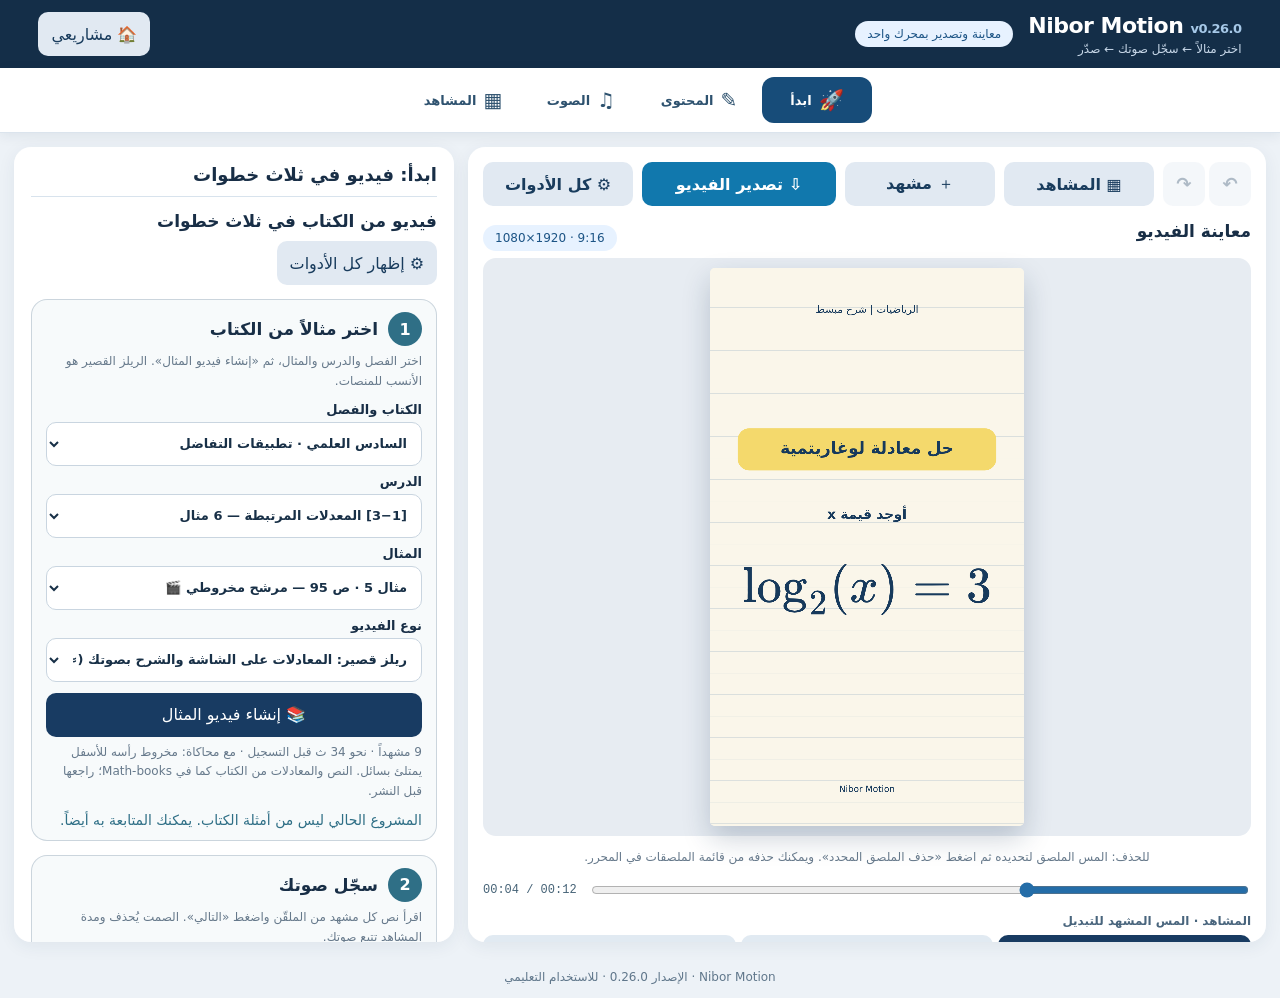
==== commit 7d01aa5b: "v0.26.0: chalkboard reels (examples 4 p94, 5 p95) as a book video type — chalk scenes, narration pro" ====
--- a/index.html
+++ b/index.html
@@ -1,5 +1,5 @@
 <!doctype html>
-<html lang="ar" dir="rtl"><head><meta charset="utf-8"><meta name="viewport" content="width=device-width,initial-scale=1,viewport-fit=cover"><meta name="theme-color" content="#102a43"><meta name="description" content="Nibor Motion — محرر فيديوهات الرياضيات التعليمية"><link rel="manifest" href="manifest.webmanifest"><link rel="icon" href="icon.svg"><title>Nibor Motion</title><link rel="stylesheet" href="styles.css"><script>window.MathJax={loader:{load:['input/tex','output/svg','[tex]/color'],source:{'[tex]/color':'./mathjax-color.js'}},tex:{inlineMath:[['\\(','\\)']],packages:{'[+]':['ams','color']},macros:{mark:['\\color[RGB]{244,217,108}{#1}',1],cf:['\\color[RGB]{122,162,255}{#1}',1],cch:['\\color[RGB]{255,162,87}{#1}',1],ctn:['\\color[RGB]{62,211,160}{#1}',1],ccc:['\\color[RGB]{255,111,166}{#1}',1],cin:['\\color[RGB]{169,139,255}{#1}',1],cok:['\\color[RGB]{62,211,160}{#1}',1],cbad:['\\color[RGB]{255,107,128}{#1}',1],R:'R'}},svg:{fontCache:'none'},startup:{typeset:false}};</script><script defer src="mathjax-tex-svg.js"></script><script defer src="mathlive.min.js"></script><script src="version.js"></script><script defer src="fonts.js"></script><script defer src="captions.js"></script><script defer src="mathanim.js"></script><script defer src="eqmorph.js"></script><script defer src="audiomix.js"></script><script defer src="mp4-muxer.js"></script><script defer src="fflate.min.js"></script><script defer src="export-webcodecs.js"></script><script defer src="overlays.js"></script><script defer src="studio-ui.js"></script><script defer src="timeline-editor.js"></script><script defer src="free-editor.js"></script><script defer src="math-studio.js"></script><script defer src="question-composer.js"></script><script defer src="auto-reels.js"></script><script defer src="sim-engine.js"></script><script defer src="book-examples.js"></script><script defer src="book-library.js"></script><script defer src="voice-booth.js"></script><script defer src="quick-path.js"></script><script defer src="cone-cinematic.js"></script><script defer src="project-store.js"></script><script>
+<html lang="ar" dir="rtl"><head><meta charset="utf-8"><meta name="viewport" content="width=device-width,initial-scale=1,viewport-fit=cover"><meta name="theme-color" content="#102a43"><meta name="description" content="Nibor Motion — محرر فيديوهات الرياضيات التعليمية"><link rel="manifest" href="manifest.webmanifest"><link rel="icon" href="icon.svg"><title>Nibor Motion</title><link rel="stylesheet" href="styles.css"><script>window.MathJax={loader:{load:['input/tex','output/svg','[tex]/color'],source:{'[tex]/color':'./mathjax-color.js'}},tex:{inlineMath:[['\\(','\\)']],packages:{'[+]':['ams','color']},macros:{mark:['\\color[RGB]{244,217,108}{#1}',1],cf:['\\color[RGB]{122,162,255}{#1}',1],cch:['\\color[RGB]{255,162,87}{#1}',1],ctn:['\\color[RGB]{62,211,160}{#1}',1],ccc:['\\color[RGB]{255,111,166}{#1}',1],cin:['\\color[RGB]{169,139,255}{#1}',1],cok:['\\color[RGB]{62,211,160}{#1}',1],cbad:['\\color[RGB]{255,107,128}{#1}',1],R:'R'}},svg:{fontCache:'none'},startup:{typeset:false}};</script><script defer src="mathjax-tex-svg.js"></script><script defer src="mathlive.min.js"></script><script src="version.js"></script><script defer src="fonts.js"></script><script defer src="captions.js"></script><script defer src="mathanim.js"></script><script defer src="eqmorph.js"></script><script defer src="audiomix.js"></script><script defer src="mp4-muxer.js"></script><script defer src="fflate.min.js"></script><script defer src="export-webcodecs.js"></script><script defer src="overlays.js"></script><script defer src="studio-ui.js"></script><script defer src="timeline-editor.js"></script><script defer src="free-editor.js"></script><script defer src="math-studio.js"></script><script defer src="question-composer.js"></script><script defer src="auto-reels.js"></script><script defer src="sim-engine.js"></script><script defer src="chalk-reels.js"></script><script defer src="book-examples.js"></script><script defer src="book-library.js"></script><script defer src="voice-booth.js"></script><script defer src="quick-path.js"></script><script defer src="cone-cinematic.js"></script><script defer src="project-store.js"></script><script>
 window.addEventListener('DOMContentLoaded',()=>{
  document.title='Nibor Motion v'+APP_VERSION;
  document.getElementById('appVersion').textContent='v'+APP_VERSION;
--- a/styles.css
+++ b/styles.css
@@ -341,3 +341,23 @@
 .nm-qp-step .actions{display:flex;gap:10px}.nm-qp-step .actions .nm-qp-main{flex:2}.nm-qp-step .actions .secondary{flex:1;min-height:52px}
 .nm-qp-body .nm-sim-generator{border-top:0;margin-top:0;padding-top:0}
 body.nm-simple [data-mobile-tab=elements],body.nm-simple [data-mobile-tab=motion],body.nm-simple .studio-insert-bar,body.nm-simple .studio-quick-help,body.nm-simple #studioAdvanced{display:none!important}
+.nm-booth-take{margin:0;color:#9fc3dc;font-size:14px;line-height:1.5;max-width:min(62vh*9/16,360px)}.nm-booth-take.over{color:#f4d96c}
+/* v0.24.0 home */
+.nm-home{position:fixed;inset:0;z-index:900;background:#0b1624;color:#eef5fb;overflow:auto;padding:max(16px,env(safe-area-inset-top)) 16px 24px}
+.nm-home[hidden]{display:none}
+.nm-home-inner{max-width:760px;margin:0 auto;display:flex;flex-direction:column;gap:16px}
+.nm-home-head{display:flex;align-items:center;justify-content:space-between;gap:10px}.nm-home-head h2{margin:0;font-size:24px}
+.nm-home-new{display:grid;grid-template-columns:1fr 1fr;gap:12px}.nm-home-new button{min-height:64px;font-size:17px;border-radius:16px}
+.nm-home-new .primary{grid-column:1/-1;min-height:76px;font-size:19px;background:#2f6f86;color:#fff;border:0}
+.nm-home h3{margin:6px 0 0;font-size:17px;color:#9fc3dc}
+.nm-home .nm-project{background:#13243a;border-radius:14px;padding:12px 14px;display:flex;align-items:center;gap:10px;margin:0 0 10px}
+.nm-home .nm-project>div{flex:1;min-width:0;display:flex;flex-direction:column;gap:4px}.nm-home .nm-project small{color:#9fc3dc}
+.nm-home .nm-project button{min-height:44px;min-width:72px}
+.nm-home .nm-project.current{outline:2px solid #2fa37a}
+.nm-home-btn{margin-inline-start:auto}
+@media(max-width:520px){.nm-home-new{grid-template-columns:1fr}}
+
+/* v0.25.0 landscape (16:9) projects */
+body.nm-landscape .stage-wrap canvas,body.nm-landscape.studio-ready .preview-panel .stage-wrap canvas,body.nm-landscape.studio-ready.studio-drawer-open .preview-panel .stage-wrap canvas{aspect-ratio:16/9;width:100%!important;height:auto!important;max-height:none!important}
+body.nm-landscape .nm-booth-preview{aspect-ratio:16/9;height:auto;width:min(48vw,640px)}
+@media (orientation:portrait){body.nm-landscape .nm-booth-preview{width:min(92vw,640px);height:auto}}
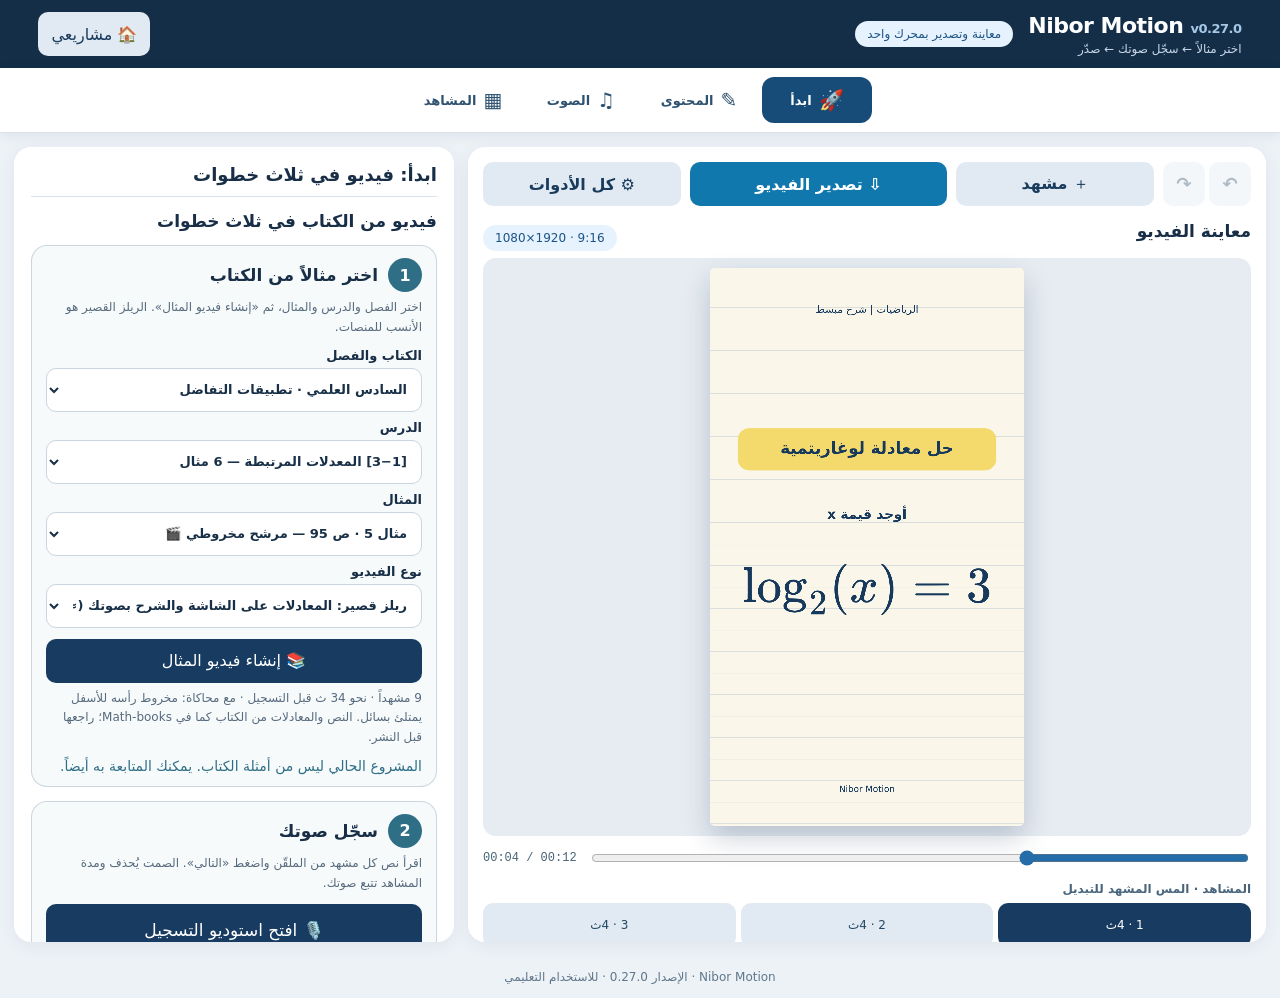
==== commit d2d032ef: "v0.27.0: in-page confirmations (NM.ask) replace confirm()/alert(); fix reversed lesson number in the" ====
--- a/index.html
+++ b/index.html
@@ -1,5 +1,5 @@
 <!doctype html>
-<html lang="ar" dir="rtl"><head><meta charset="utf-8"><meta name="viewport" content="width=device-width,initial-scale=1,viewport-fit=cover"><meta name="theme-color" content="#102a43"><meta name="description" content="Nibor Motion — محرر فيديوهات الرياضيات التعليمية"><link rel="manifest" href="manifest.webmanifest"><link rel="icon" href="icon.svg"><title>Nibor Motion</title><link rel="stylesheet" href="styles.css"><script>window.MathJax={loader:{load:['input/tex','output/svg','[tex]/color'],source:{'[tex]/color':'./mathjax-color.js'}},tex:{inlineMath:[['\\(','\\)']],packages:{'[+]':['ams','color']},macros:{mark:['\\color[RGB]{244,217,108}{#1}',1],cf:['\\color[RGB]{122,162,255}{#1}',1],cch:['\\color[RGB]{255,162,87}{#1}',1],ctn:['\\color[RGB]{62,211,160}{#1}',1],ccc:['\\color[RGB]{255,111,166}{#1}',1],cin:['\\color[RGB]{169,139,255}{#1}',1],cok:['\\color[RGB]{62,211,160}{#1}',1],cbad:['\\color[RGB]{255,107,128}{#1}',1],R:'R'}},svg:{fontCache:'none'},startup:{typeset:false}};</script><script defer src="mathjax-tex-svg.js"></script><script defer src="mathlive.min.js"></script><script src="version.js"></script><script defer src="fonts.js"></script><script defer src="captions.js"></script><script defer src="mathanim.js"></script><script defer src="eqmorph.js"></script><script defer src="audiomix.js"></script><script defer src="mp4-muxer.js"></script><script defer src="fflate.min.js"></script><script defer src="export-webcodecs.js"></script><script defer src="overlays.js"></script><script defer src="studio-ui.js"></script><script defer src="timeline-editor.js"></script><script defer src="free-editor.js"></script><script defer src="math-studio.js"></script><script defer src="question-composer.js"></script><script defer src="auto-reels.js"></script><script defer src="sim-engine.js"></script><script defer src="chalk-reels.js"></script><script defer src="book-examples.js"></script><script defer src="book-library.js"></script><script defer src="voice-booth.js"></script><script defer src="quick-path.js"></script><script defer src="cone-cinematic.js"></script><script defer src="project-store.js"></script><script>
+<html lang="ar" dir="rtl"><head><meta charset="utf-8"><meta name="viewport" content="width=device-width,initial-scale=1,viewport-fit=cover"><meta name="theme-color" content="#102a43"><meta name="description" content="Nibor Motion — محرر فيديوهات الرياضيات التعليمية"><link rel="manifest" href="manifest.webmanifest"><link rel="icon" href="icon.svg"><title>Nibor Motion</title><link rel="stylesheet" href="styles.css"><script>window.MathJax={loader:{load:['input/tex','output/svg','[tex]/color'],source:{'[tex]/color':'./mathjax-color.js'}},tex:{inlineMath:[['\\(','\\)']],packages:{'[+]':['ams','color']},macros:{mark:['\\color[RGB]{244,217,108}{#1}',1],cf:['\\color[RGB]{122,162,255}{#1}',1],cch:['\\color[RGB]{255,162,87}{#1}',1],ctn:['\\color[RGB]{62,211,160}{#1}',1],ccc:['\\color[RGB]{255,111,166}{#1}',1],cin:['\\color[RGB]{169,139,255}{#1}',1],cok:['\\color[RGB]{62,211,160}{#1}',1],cbad:['\\color[RGB]{255,107,128}{#1}',1],R:'R'}},svg:{fontCache:'none'},startup:{typeset:false}};</script><script defer src="mathjax-tex-svg.js"></script><script defer src="mathlive.min.js"></script><script src="version.js"></script><script defer src="ask.js"></script><script defer src="fonts.js"></script><script defer src="captions.js"></script><script defer src="mathanim.js"></script><script defer src="eqmorph.js"></script><script defer src="audiomix.js"></script><script defer src="mp4-muxer.js"></script><script defer src="fflate.min.js"></script><script defer src="export-webcodecs.js"></script><script defer src="overlays.js"></script><script defer src="studio-ui.js"></script><script defer src="timeline-editor.js"></script><script defer src="free-editor.js"></script><script defer src="math-studio.js"></script><script defer src="question-composer.js"></script><script defer src="auto-reels.js"></script><script defer src="sim-engine.js"></script><script defer src="chalk-reels.js"></script><script defer src="book-examples.js"></script><script defer src="book-library.js"></script><script defer src="voice-booth.js"></script><script defer src="quick-path.js"></script><script defer src="cone-cinematic.js"></script><script defer src="project-store.js"></script><script>
 window.addEventListener('DOMContentLoaded',()=>{
  document.title='Nibor Motion v'+APP_VERSION;
  document.getElementById('appVersion').textContent='v'+APP_VERSION;
@@ -31,7 +31,7 @@
 <p class="muted">يتغير النص في المعاينة والفيديو المصدّر وصورة PNG مباشرة. هذه الإعدادات خاصة بالمشروع كله، وتُحفظ ضمن ملف JSON.</p>
 <button type="button" id="resetBranding" class="secondary">استعادة النصوص الافتراضية</button>
 </fieldset><details class="nm-library" id="nmLibrary"><summary>📁 مشاريعي والنسخ الاحتياطية</summary><p class="muted">كل مشروع يُحفظ تلقائياً في مكتبة على هذا الجهاز، مع نسخة احتياطية كل 3 دقائق من التعديل. حزمة <b dir="ltr">.nibor</b> تضم المشروع وأصواته وموسيقاه في ملف واحد لنقله إلى جهاز آخر.</p><div class="actions"><button type="button" id="nmNewProject">+ مشروع جديد</button><button type="button" class="secondary" id="nmDuplicate">⧉ نسخة من الحالي</button></div><div class="actions"><button type="button" id="nmPackExport">📦 حفظ حزمة <bdi dir="ltr">.nibor</bdi></button><button type="button" class="secondary" id="nmPackImport">📂 فتح حزمة <bdi dir="ltr">.nibor</bdi></button><input hidden type="file" accept=".nibor,.zip,application/zip" id="nmPackFile"></div><div id="nmProjectList" class="nm-project-list" aria-live="polite"></div><details id="nmVersions" class="nm-versions"><summary>🕘 النسخ الاحتياطية للمشروع المفتوح</summary><div id="nmVersionList"></div></details></details><div class="actions management"><button class="secondary" id="save">حفظ</button><button class="secondary" id="json">تصدير JSON</button><button class="secondary" id="import">استيراد</button><input hidden type="file" accept=".json,application/json" id="file"></div><p class="muted">ملف JSON يحفظ المشاهد والإعدادات فقط دون الأصوات؛ لنقل المشروع كاملاً استخدم حزمة <bdi dir="ltr">.nibor</bdi>.</p></section>
-<section class="panel preview-panel"><div class="heading"><h2>معاينة الفيديو</h2><span class="badge" dir="ltr">1080×1920 · 9:16</span></div><div class="stage-wrap"><canvas id="stage" width="1080" height="1920" aria-label="معاينة فيديو الرياضيات"></canvas></div><section id="visualEditor" class="visual-editor" hidden aria-label="تحرير العنصر المحدد"><div class="visual-editor-head"><strong id="visualName">العنصر المحدد</strong><button id="visualDone" type="button" class="secondary">إلغاء التحديد</button></div><label for="visualSize">حجم العنصر <output id="visualSizeOut"></output></label><input id="visualSize" type="range" min="30" max="150" value="100" step="1"><p class="muted">اسحب العنصر لتغيير مكانه، أو اسحب الدائرة في زاويته لتكبيره وتصغيره.</p><button id="visualDelete" type="button" class="secondary" hidden>حذف الملصق</button></section><section class="nm-free-editor" id="freeEditor" aria-label="محرر العناصر الحرة"><div class="nm-free-toolbar"><strong>العناصر والطبقات</strong><div class="nm-free-actions"><button type="button" id="nmAddText">+ نص</button><button type="button" id="nmAddMath">+ معادلة</button><button type="button" id="nmUndo" class="secondary" title="تراجع">↶ تراجع</button><button type="button" id="nmRedo" class="secondary" title="إعادة">↷ إعادة</button></div></div><p class="muted">المس العنصر لتحديده، واسحبه بالقلم أو الإصبع. استخدم المقبض لتغيير حجمه. تحرير المعادلات الحرة بصيغة LaTeX.</p><div id="nmLayers" class="nm-layers" aria-label="ترتيب الطبقات"></div><div id="nmProperties" hidden><label for="nmContent">محتوى العنصر</label><textarea id="nmContent" rows="2" dir="auto"></textarea><div class="nm-prop-grid"><label>الحجم <input id="nmSize" type="range" min="24" max="200" value="64"></label><label>اللون <input id="nmColor" type="color" value="#173a5c"></label><label>الشفافية <input id="nmOpacity" type="range" min="10" max="100" value="100"></label></div><div class="nm-free-actions"><button type="button" id="nmDuplicate" class="secondary">تكرار</button><button type="button" id="nmCopy" class="secondary">نسخ</button><button type="button" id="nmPaste" class="secondary">لصق</button><button type="button" id="nmAlign" class="secondary">توسيط</button><button type="button" id="nmLayerUp" class="secondary">للأمام</button><button type="button" id="nmLayerDown" class="secondary">للخلف</button><button type="button" id="nmLock" class="secondary">قفل</button><button type="button" id="nmDelete" class="secondary">حذف</button></div></div></section><p class="muted" style="text-align:center">للحذف: المس الملصق لتحديده ثم اضغط «حذف الملصق المحدد». ويمكنك حذفه من قائمة الملصقات في المحرر.</p><div class="actions preview-sticker-actions"><button id="deleteSelectedSticker" class="secondary" type="button" disabled>حذف الملصق المحدد</button></div><div class="seek"><input id="seek" type="range" min="0" max="1000" step="1" value="1000" aria-label="موضع التشغيل"><span id="time">00:00 / 00:12</span></div><div id="timeline" class="timeline" aria-label="الخط الزمني"></div><details id="nmTimelineEditor" class="nm-timeline-editor" open><summary>الخط الزمني للعناصر والإطارات المفتاحية</summary><p class="muted">المس مسار العنصر لتحديده. اسحب المقبض الأزرق لتغيير توقيته، أو أدخل الثواني في خصائصه. الإطارات المفتاحية للعناصر الحرة.</p><div class="nm-track-head"><span>العناصر</span><div class="nm-track-ruler"><span>0%</span><span>50%</span><span>100%</span><i id="nmTimelineCursor"></i></div></div><div id="nmTracks" class="nm-tracks"></div><div class="nm-track-time">وقت المؤشر: <output id="nmElapsed">0.0ث</output></div><section id="nmLegacyProperties" class="nm-legacy-properties" hidden aria-label="توقيت العنصر التقليدي"><strong>توقيت <span id="nmLegacyName"></span></strong><div class="nm-track-range"><label>بداية الظهور (ثانية)<input type="number" id="nmLegacyStart" min="0" max="120" step="0.1" inputmode="decimal"></label><label id="nmLegacyEndWrap">نهاية الظهور (ثانية)<input type="number" id="nmLegacyEnd" min="0" max="120" step="0.1" inputmode="decimal"></label></div><p id="nmLegacyHint" class="muted"></p></section><div id="nmKeyProperties" hidden><div class="nm-track-range"><label>بداية الظهور (ثانية)<input type="number" id="nmTrackStart" min="0" max="120" step="0.1" value="0"></label><label>نهاية الظهور (ثانية)<input type="number" id="nmTrackEnd" min="0" max="120" step="0.1" value="4"></label></div><div class="nm-key-actions"><button id="nmAddKey" type="button">◆ إضافة إطار مفتاحي</button><button id="nmRemoveKey" type="button" class="secondary">حذف الإطار عند المؤشر</button></div><p id="nmKeyIndicator" class="muted"></p><div id="nmKeyList" class="nm-key-list"></div><div class="nm-key-grid"><label>الموضع أفقي %<input id="nmKeyX" type="number" min="5" max="95" step="1"></label><label>الموضع عمودي %<input id="nmKeyY" type="number" min="5" max="95" step="1"></label><label>مقياس الحجم<input id="nmKeyScale" type="number" min="0.2" max="3" step="0.1"></label><label>الدوران °<input id="nmKeyRotation" type="number" min="-360" max="360" step="5"></label><label>الشفافية %<input id="nmKeyOpacity" type="number" min="0" max="100" step="5"></label></div></div></details><div class="toolbar"><button class="secondary" id="prev">السابق</button><span id="counter">1 / 3</span><button class="secondary" id="next">التالي</button><button id="play">▶ تشغيل الكل</button><button class="secondary" id="stop" disabled>■ إيقاف</button></div><div class="actions"><button id="export">تصدير الفيديو</button><button id="png" class="secondary">صورة PNG للمشهد</button></div><p id="mathWarning" class="math-warning" role="alert" hidden></p><p id="status" class="status" role="status" aria-live="polite">جاهز للتحرير. يعمل المحرر والمعادلات والتصدير دون اتصال بعد أول فتح.</p></section>
+<section class="panel preview-panel"><div class="heading"><h2>معاينة الفيديو</h2><span class="badge" dir="ltr">1080×1920 · 9:16</span></div><div class="stage-wrap"><canvas id="stage" width="1080" height="1920" aria-label="معاينة فيديو الرياضيات"></canvas></div><section id="visualEditor" class="visual-editor" hidden aria-label="تحرير العنصر المحدد"><div class="visual-editor-head"><strong id="visualName">العنصر المحدد</strong><button id="visualDone" type="button" class="secondary">إلغاء التحديد</button></div><label for="visualSize">حجم العنصر <output id="visualSizeOut"></output></label><input id="visualSize" type="range" min="30" max="150" value="100" step="1"><p class="muted">اسحب العنصر لتغيير مكانه، أو اسحب الدائرة في زاويته لتكبيره وتصغيره.</p><button id="visualDelete" type="button" class="secondary" hidden>حذف الملصق</button></section><section class="nm-free-editor" id="freeEditor" aria-label="محرر العناصر الحرة"><div class="nm-free-toolbar"><strong>العناصر والطبقات</strong><div class="nm-free-actions"><button type="button" id="nmAddText">+ نص</button><button type="button" id="nmAddMath">+ معادلة</button><button type="button" id="nmUndo" class="secondary" title="تراجع">↶ تراجع</button><button type="button" id="nmRedo" class="secondary" title="إعادة">↷ إعادة</button></div></div><p class="muted">المس العنصر لتحديده، واسحبه بالقلم أو الإصبع. استخدم المقبض لتغيير حجمه. تحرير المعادلات الحرة بصيغة LaTeX.</p><div id="nmLayers" class="nm-layers" aria-label="ترتيب الطبقات"></div><div id="nmProperties" hidden><label for="nmContent">محتوى العنصر</label><textarea id="nmContent" rows="2" dir="auto"></textarea><div class="nm-prop-grid"><label>الحجم <input id="nmSize" type="range" min="24" max="200" value="64"></label><label>اللون <input id="nmColor" type="color" value="#173a5c"></label><label>الشفافية <input id="nmOpacity" type="range" min="10" max="100" value="100"></label></div><div class="nm-free-actions"><button type="button" id="nmDuplicate" class="secondary">تكرار</button><button type="button" id="nmCopy" class="secondary">نسخ</button><button type="button" id="nmPaste" class="secondary">لصق</button><button type="button" id="nmAlign" class="secondary">توسيط</button><button type="button" id="nmLayerUp" class="secondary">للأمام</button><button type="button" id="nmLayerDown" class="secondary">للخلف</button><button type="button" id="nmLock" class="secondary">قفل</button><button type="button" id="nmDelete" class="secondary">حذف</button></div></div></section><p id="stickerHint" class="muted" style="text-align:center" hidden>للحذف: المس الملصق لتحديده ثم اضغط «حذف الملصق المحدد». ويمكنك حذفه من قائمة الملصقات في المحرر.</p><div class="actions preview-sticker-actions" hidden><button id="deleteSelectedSticker" class="secondary" type="button" disabled>حذف الملصق المحدد</button></div><div class="seek"><input id="seek" type="range" min="0" max="1000" step="1" value="1000" aria-label="موضع التشغيل"><span id="time">00:00 / 00:12</span></div><div id="timeline" class="timeline" aria-label="الخط الزمني"></div><details id="nmTimelineEditor" class="nm-timeline-editor" open><summary>الخط الزمني للعناصر والإطارات المفتاحية</summary><p class="muted">المس مسار العنصر لتحديده. اسحب المقبض الأزرق لتغيير توقيته، أو أدخل الثواني في خصائصه. الإطارات المفتاحية للعناصر الحرة.</p><div class="nm-track-head"><span>العناصر</span><div class="nm-track-ruler"><span>0%</span><span>50%</span><span>100%</span><i id="nmTimelineCursor"></i></div></div><div id="nmTracks" class="nm-tracks"></div><div class="nm-track-time">وقت المؤشر: <output id="nmElapsed">0.0ث</output></div><section id="nmLegacyProperties" class="nm-legacy-properties" hidden aria-label="توقيت العنصر التقليدي"><strong>توقيت <span id="nmLegacyName"></span></strong><div class="nm-track-range"><label>بداية الظهور (ثانية)<input type="number" id="nmLegacyStart" min="0" max="120" step="0.1" inputmode="decimal"></label><label id="nmLegacyEndWrap">نهاية الظهور (ثانية)<input type="number" id="nmLegacyEnd" min="0" max="120" step="0.1" inputmode="decimal"></label></div><p id="nmLegacyHint" class="muted"></p></section><div id="nmKeyProperties" hidden><div class="nm-track-range"><label>بداية الظهور (ثانية)<input type="number" id="nmTrackStart" min="0" max="120" step="0.1" value="0"></label><label>نهاية الظهور (ثانية)<input type="number" id="nmTrackEnd" min="0" max="120" step="0.1" value="4"></label></div><div class="nm-key-actions"><button id="nmAddKey" type="button">◆ إضافة إطار مفتاحي</button><button id="nmRemoveKey" type="button" class="secondary">حذف الإطار عند المؤشر</button></div><p id="nmKeyIndicator" class="muted"></p><div id="nmKeyList" class="nm-key-list"></div><div class="nm-key-grid"><label>الموضع أفقي %<input id="nmKeyX" type="number" min="5" max="95" step="1"></label><label>الموضع عمودي %<input id="nmKeyY" type="number" min="5" max="95" step="1"></label><label>مقياس الحجم<input id="nmKeyScale" type="number" min="0.2" max="3" step="0.1"></label><label>الدوران °<input id="nmKeyRotation" type="number" min="-360" max="360" step="5"></label><label>الشفافية %<input id="nmKeyOpacity" type="number" min="0" max="100" step="5"></label></div></div></details><div class="toolbar"><button class="secondary" id="prev">السابق</button><span id="counter">1 / 3</span><button class="secondary" id="next">التالي</button><button id="play">▶ تشغيل الكل</button><button class="secondary" id="stop" disabled>■ إيقاف</button></div><div class="actions"><button id="export">تصدير الفيديو</button><button id="png" class="secondary">صورة PNG للمشهد</button></div><p id="mathWarning" class="math-warning" role="alert" hidden></p><p id="status" class="status" role="status" aria-live="polite">جاهز للتحرير. يعمل المحرر والمعادلات والتصدير دون اتصال بعد أول فتح.</p></section>
 <section class="panel editor-panel"><h2>محرر المشهد</h2><section id="nmQuickPath" class="nm-quick-path" aria-label="المسار السريع"></section><label for="title">عنوان المشهد</label><input id="title"><label for="nmQuestionComposer">السؤال أو الشرح بالعربية والمعادلات</label><div class="nm-question-composer-wrap"><div id="nmQuestionComposer" class="nm-question-composer" contenteditable="true" role="textbox" aria-label="اكتب السؤال وأدرج المعادلات في الموضع المطلوب" aria-multiline="true" dir="rtl" spellcheck="true" data-placeholder="اكتب السؤال بالعربية، ثم اختر المعادلات والرموز من اللوحة أدناه…"></div><section class="nm-question-palette" id="nmQuestionPalette" aria-label="لوحة الرموز الرياضية"><div class="nm-question-palette-title"><strong>لوحة الرياضيات السريعة</strong><span>المس رمزاً لإدراجه عند المؤشر</span></div><div class="nm-question-palette-tabs" id="nmQuestionPaletteTabs" role="tablist" aria-label="فروع الرياضيات"></div><div class="nm-question-palette-keys" id="nmQuestionPaletteKeys"></div><div class="nm-question-history"><button type="button" class="secondary" id="nmQuestionUndo" aria-label="التراجع عن تحرير السؤال">↶ تراجع</button><button type="button" class="secondary" id="nmQuestionRedo" aria-label="إعادة تحرير السؤال">↷ إعادة</button></div></section><div class="nm-question-composer-actions"><button id="nmQuestionAddMath" type="button">+ معادلة داخل السؤال</button><button class="secondary" id="nmQuestionComposerHelp" type="button" aria-label="تعليمات المحرر">؟ مساعدة</button></div><p id="nmQuestionComposerHelpText" class="muted" hidden>المس المعادلة لتعديلها. اضغط «+ معادلة داخل السؤال»، واكتب المعادلة في المحرر المرئي، ثم اضغط «إدراج المعادلة في السؤال». يُحفظ السؤال مع المعادلات تلقائياً.</p></div><details class="nm-question-advanced"><summary>تحرير شفرة السؤال (اختياري)</summary><textarea id="question" rows="3" aria-label="شفرة السؤال بما فيها LaTeX"></textarea></details><details class="question-math-tools" id="nmQuestionMathDetails"><summary>∑ إدراج معادلة داخل نص السؤال</summary><p class="muted">اكتب نص السؤال بالعربية، ثم أدخل معادلة واضغط «إدراج في السؤال». تظهر المعادلة في موضع المؤشر، ويمكن إدراج أكثر من معادلة في الجملة نفسها.</p><math-field id="questionMathfield" aria-label="محرر المعادلة داخل السؤال" virtual-keyboard-mode="manual"></math-field><label for="questionMathCode">معادلة LaTeX (تعمل أيضاً إذا لم يُحمّل المحرر المرئي)</label><input id="questionMathCode" dir="ltr" placeholder="(x-2)^2+(y+1)^2=9" spellcheck="false"><div class="question-math-shortcuts"><button class="secondary" type="button" data-question-math="\frac{#0}{#?}">كسر</button><button class="secondary" type="button" data-question-math="\sqrt{#0}">جذر</button><button class="secondary" type="button" data-question-math="^{#0}">أس</button><button class="secondary" type="button" data-question-math="\pi">π</button></div><button type="button" id="questionInsertMath">+ إدراج المعادلة في السؤال</button></details><label for="equation">المعادلة / خطوة الحل (LaTeX)</label><div id="mathHost"><math-field id="mathfield" aria-label="محرر المعادلات المرئي" virtual-keyboard-mode="manual"></math-field></div><textarea id="equation" rows="3" dir="ltr" spellcheck="false" aria-label="شفرة LaTeX للمعادلة"></textarea><div class="math-tools" id="mathTools"><button class="secondary" data-math="\\frac{#0}{#?}">كسر</button><button class="secondary" data-math="\\sqrt{#0}">جذر</button><button class="secondary" data-math="^{#0}">أس</button><button class="secondary" data-math="_{#0}">دليل</button><button class="secondary" data-math="\\log_{#0}">لوغاريتم</button><button class="secondary" data-math="\\mark{#0}">تمييز</button><button class="secondary" data-math="\\pi">π</button><button class="secondary" data-math="\\sum">∑</button></div><p class="muted">يمكن تعديل المعادلة مرئياً أو تغيير LaTeX مباشرة. إذا لم تتوفر المكتبة، يعمل محرر LaTeX النصي. عند وجود خطأ نحوي تظهر رسالة بدلاً من رسم مشوه.</p>
 <details class="nm-settings"><summary>الخطوط والهوية</summary>
 <label for="headingFont">خط العناوين</label><select id="headingFont"><option value="system">خط النظام</option><option value="cairo">Cairo عريض</option><option value="noto">Noto Sans Arabic</option></select>
--- a/styles.css
+++ b/styles.css
@@ -1,4 +1,4 @@
-:root{font-family:system-ui,-apple-system,'Segoe UI',Tahoma,sans-serif;color:#183047;background:#edf1f5;font-synthesis:none}*{box-sizing:border-box}body{margin:0}button,input,textarea,select{font:inherit}button{cursor:pointer;border:0;border-radius:10px;padding:10px 13px;background:#183b62;color:#fff}button.secondary{background:#e1e9f2;color:#193c5d}button:disabled{opacity:.45;cursor:default}button:focus-visible,input:focus-visible,textarea:focus-visible,select:focus-visible{outline:3px solid #5da4e9;outline-offset:2px}.header{background:#102a43;color:#fff;padding:16px 24px;display:flex;justify-content:space-between;align-items:center;gap:15px}.header h1{font-size:22px;margin:0}.header small{color:#a6c8e7;font-size:13px}.header p{font-size:12px;color:#bbcee1;margin:4px 0 0}.badge{background:#e7f2ff;color:#1c5485;border-radius:22px;padding:6px 12px;font-size:12px}.layout{max-width:1660px;margin:auto;padding:16px;display:grid;grid-template-columns:minmax(260px,325px) minmax(320px,1fr) minmax(280px,350px);gap:16px;align-items:start}.panel{min-width:0;background:white;border-radius:17px;padding:18px;box-shadow:0 6px 24px #19375312}.panel h2{font-size:17px;margin:0 0 14px}.heading{display:flex;justify-content:space-between;align-items:center;gap:8px}.panel label{display:block;font-weight:650;font-size:13px;margin:14px 0 6px}.panel input:not([type=range]),.panel textarea,.panel select{width:100%;border:1px solid #c9d5e0;background:#fff;color:#183047;border-radius:10px;padding:10px;min-width:0}.panel textarea{resize:vertical;min-height:65px;direction:rtl}.panel textarea[dir=ltr]{direction:ltr}.actions{display:flex;flex-wrap:wrap;gap:8px;margin-top:11px}.actions button{flex:1;white-space:nowrap}.management button{font-size:12px}.muted{color:#66798b;font-size:12px;line-height:1.65}.scene{width:100%;display:flex;justify-content:space-between;align-items:center;text-align:right;background:#fff;color:#193c5d;border:1px solid #d1dfe9;border-radius:10px;padding:10px;margin:6px 0;gap:10px}.scene.active{border:2px solid #2976ba;background:#edf5ff}.scene small{white-space:nowrap;color:#63778c}.stage-wrap{background:#e4eaf1;padding:13px;border-radius:13px;display:flex;align-items:center;justify-content:center}.stage-wrap canvas{width:min(100%,342px);height:auto;aspect-ratio:9/16;display:block;background:#faf5ec;border-radius:5px;box-shadow:0 12px 28px #132d4d38}.seek{display:flex;align-items:center;gap:12px;margin:12px 0}.seek input{flex:1;min-width:0;accent-color:#246da8}.seek span{font:12px ui-monospace,monospace;color:#456276;white-space:nowrap;direction:ltr}.timeline{display:flex;gap:5px;overflow-x:auto;padding:3px 0 10px}.timeline button{min-width:78px;flex:1;position:relative;background:#e1eaf2;color:#244966;padding:10px 6px;font-size:12px;white-space:nowrap}.timeline button.active{background:#183b62;color:white}.toolbar{display:flex;align-items:center;justify-content:center;gap:6px;flex-wrap:wrap}.toolbar button{font-size:12px}.toolbar span{font-size:12px;min-width:42px;text-align:center}.status{font-size:12px;line-height:1.7;color:#446780;min-height:30px;margin:12px 0 0}.math-tools{display:flex;gap:5px;flex-wrap:wrap;margin:9px 0}.math-tools button{font-size:12px;padding:8px 10px}#mathHost{border:1px solid #cedce8;border-radius:10px;padding:4px;margin-bottom:8px;direction:ltr}math-field{width:100%;font-size:22px;min-height:56px;border:0;--selection-background-color:#dbeafe}fieldset{border:1px solid #d2dfe9;border-radius:12px;margin-top:18px;padding:8px 12px 12px}legend{font-weight:650;font-size:13px}.time-control label{display:flex;justify-content:space-between;margin:7px 0 2px}.time-control input{width:100%;accent-color:#286fae}.note{background:#fff5db;color:#705221;border-radius:10px;padding:12px;font-size:12px;line-height:1.8;margin-top:15px}footer{text-align:center;color:#60778b;font-size:12px;padding:14px}@media(max-width:1100px){.layout{grid-template-columns:1fr 1fr}.preview-panel{grid-column:1/-1;grid-row:1}.stage-wrap canvas{width:min(100%,330px)}}@media(max-width:690px){.layout{display:flex;flex-direction:column}.panel{width:100%}.preview-panel{order:0}.scenes-panel{order:1}.editor-panel{order:2}.header{padding:14px}.header h1{font-size:18px}.header>.badge{font-size:10px}.stage-wrap canvas{width:min(100%,300px)}}
+:root{font-family:system-ui,-apple-system,'Segoe UI',Tahoma,sans-serif;color:#183047;background:#edf1f5;font-synthesis:none}*{box-sizing:border-box}body{margin:0}button,input,textarea,select{font:inherit}button{cursor:pointer;border:0;border-radius:10px;padding:10px 13px;background:#183b62;color:#fff}button.secondary{background:#e1e9f2;color:#193c5d}button:disabled{opacity:.45;cursor:default}button:focus-visible,input:focus-visible,textarea:focus-visible,select:focus-visible{outline:3px solid #5da4e9;outline-offset:2px}.header{background:#102a43;color:#fff;padding:16px 24px;display:flex;justify-content:space-between;align-items:center;gap:15px}.header h1{font-size:22px;margin:0}.header small{color:#a6c8e7;font-size:13px}.header p{font-size:12px;color:#bbcee1;margin:4px 0 0}.badge{background:#e7f2ff;color:#1c5485;border-radius:22px;padding:6px 12px;font-size:12px}.layout{max-width:1660px;margin:auto;padding:16px;display:grid;grid-template-columns:minmax(260px,325px) minmax(320px,1fr) minmax(280px,350px);gap:16px;align-items:start}.panel{min-width:0;background:white;border-radius:17px;padding:18px;box-shadow:0 6px 24px #19375312}.panel h2{font-size:17px;margin:0 0 14px}.heading{display:flex;justify-content:space-between;align-items:center;gap:8px}.panel label{display:block;font-weight:650;font-size:13px;margin:14px 0 6px}.panel input:not([type=range]),.panel textarea,.panel select{width:100%;border:1px solid #c9d5e0;background:#fff;color:#183047;border-radius:10px;padding:10px;min-width:0}.panel textarea{resize:vertical;min-height:65px;direction:rtl}.panel textarea[dir=ltr]{direction:ltr}.actions{display:flex;flex-wrap:wrap;gap:8px;margin-top:11px}.actions button{flex:1;white-space:nowrap}.management button{font-size:12px}.muted{color:#566a7d;font-size:12px;line-height:1.65}.scene{width:100%;display:flex;justify-content:space-between;align-items:center;text-align:right;background:#fff;color:#193c5d;border:1px solid #d1dfe9;border-radius:10px;padding:10px;margin:6px 0;gap:10px}.scene.active{border:2px solid #2976ba;background:#edf5ff}.scene small{white-space:nowrap;color:#63778c}.stage-wrap{background:#e4eaf1;padding:13px;border-radius:13px;display:flex;align-items:center;justify-content:center}.stage-wrap canvas{width:min(100%,342px);height:auto;aspect-ratio:9/16;display:block;background:#faf5ec;border-radius:5px;box-shadow:0 12px 28px #132d4d38}.seek{display:flex;align-items:center;gap:12px;margin:12px 0}.seek input{flex:1;min-width:0;accent-color:#246da8}.seek span{font:12px ui-monospace,monospace;color:#456276;white-space:nowrap;direction:ltr}.timeline{display:flex;gap:5px;overflow-x:auto;padding:3px 0 10px}.timeline button{min-width:78px;flex:1;position:relative;background:#e1eaf2;color:#244966;padding:10px 6px;font-size:12px;white-space:nowrap}.timeline button.active{background:#183b62;color:white}.toolbar{display:flex;align-items:center;justify-content:center;gap:6px;flex-wrap:wrap}.toolbar button{font-size:12px}.toolbar span{font-size:12px;min-width:42px;text-align:center}.status{font-size:12px;line-height:1.7;color:#3d5f78;min-height:30px;margin:12px 0 0}.math-tools{display:flex;gap:5px;flex-wrap:wrap;margin:9px 0}.math-tools button{font-size:12px;padding:8px 10px}#mathHost{border:1px solid #cedce8;border-radius:10px;padding:4px;margin-bottom:8px;direction:ltr}math-field{width:100%;font-size:22px;min-height:56px;border:0;--selection-background-color:#dbeafe}fieldset{border:1px solid #d2dfe9;border-radius:12px;margin-top:18px;padding:8px 12px 12px}legend{font-weight:650;font-size:13px}.time-control label{display:flex;justify-content:space-between;margin:7px 0 2px}.time-control input{width:100%;accent-color:#286fae}.note{background:#fff5db;color:#705221;border-radius:10px;padding:12px;font-size:12px;line-height:1.8;margin-top:15px}footer{text-align:center;color:#60778b;font-size:12px;padding:14px}@media(max-width:1100px){.layout{grid-template-columns:1fr 1fr}.preview-panel{grid-column:1/-1;grid-row:1}.stage-wrap canvas{width:min(100%,330px)}}@media(max-width:690px){.layout{display:flex;flex-direction:column}.panel{width:100%}.preview-panel{order:0}.scenes-panel{order:1}.editor-panel{order:2}.header{padding:14px}.header h1{font-size:18px}.header>.badge{font-size:10px}.stage-wrap canvas{width:min(100%,300px)}}
 
 /* v0.4.0: editable video header and footer */
 .branding-settings{margin-top:18px;background:#f7fafd}.branding-settings .inline-setting{display:flex;align-items:center;gap:9px;margin:14px 0 7px;font-size:13px;cursor:pointer}.branding-settings .inline-setting input{width:18px;height:18px;accent-color:#246da8;flex:none}.branding-settings>button{margin-top:6px}.branding-settings input[type=text]{direction:auto}.branding-settings .muted{margin:9px 0}
@@ -361,3 +361,13 @@
 body.nm-landscape .stage-wrap canvas,body.nm-landscape.studio-ready .preview-panel .stage-wrap canvas,body.nm-landscape.studio-ready.studio-drawer-open .preview-panel .stage-wrap canvas{aspect-ratio:16/9;width:100%!important;height:auto!important;max-height:none!important}
 body.nm-landscape .nm-booth-preview{aspect-ratio:16/9;height:auto;width:min(48vw,640px)}
 @media (orientation:portrait){body.nm-landscape .nm-booth-preview{width:min(92vw,640px);height:auto}}
+
+/* v0.27.0 in-page confirmation (NM.ask) — replaces confirm() */
+.nm-ask{position:fixed;inset:0;z-index:1000;display:flex;align-items:center;justify-content:center;padding:16px;background:#0b1b2b66;-webkit-backdrop-filter:blur(6px);backdrop-filter:blur(6px);animation:nmAskIn .16s ease-out}
+.nm-ask-card{direction:rtl;width:min(440px,100%);background:#ffffffeb;border:1px solid #ffffffcc;border-radius:20px;padding:22px 20px 18px;box-shadow:0 24px 60px #0b1b2b55;color:#183047}
+.nm-ask-msg{margin:0 0 18px;font-size:16px;line-height:1.8;white-space:pre-line}
+.nm-ask-actions{display:flex;gap:10px;flex-wrap:wrap}.nm-ask-actions button{flex:1;min-height:48px;font-size:15px;font-weight:700;white-space:normal}
+.nm-ask-actions .nm-ask-danger{background:#b42318;color:#fff}
+@keyframes nmAskIn{from{opacity:0}to{opacity:1}}
+@media (prefers-reduced-motion:reduce){.nm-ask{animation:none}}
+#stickerHint[hidden],.preview-sticker-actions[hidden]{display:none!important}
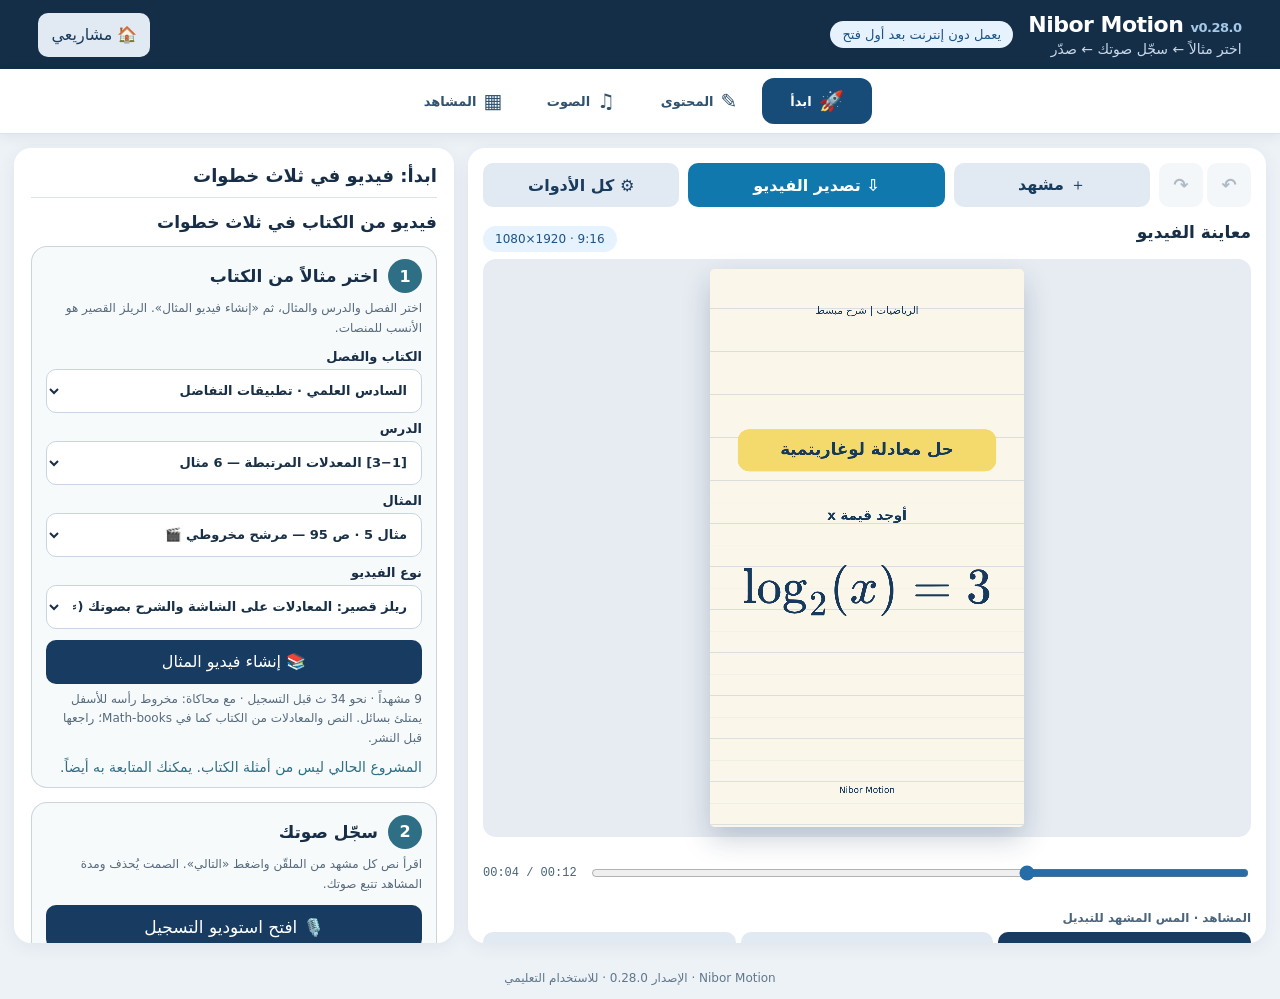
==== commit bac499c6: "v0.28.0: after creating a video, scroll to and highlight step 2; 44px touch targets across the studi" ====
--- a/index.html
+++ b/index.html
@@ -19,7 +19,7 @@
 <div class="mobile-sheet-head" id="mobileSheet" role="region" aria-label="لوحة التحرير" hidden>
 <strong id="mobileSheetTitle">تحرير المشهد</strong><button type="button" id="mobileSheetClose" aria-label="إغلاق لوحة التحرير">✕ إغلاق</button>
 </div>
-<header class="header"><div><h1>Nibor Motion <small id="appVersion"></small></h1><p>اكتب السؤال ← أضف العناصر ← حرّك ← سجّل الصوت</p></div><span class="badge">معاينة وتصدير بمحرك واحد</span></header>
+<header class="header"><div><h1>Nibor Motion <small id="appVersion"></small></h1><p>اكتب السؤال ← أضف العناصر ← حرّك ← سجّل الصوت</p></div><span class="badge">يعمل دون إنترنت بعد أول فتح</span></header>
 <main class="layout">
 <section class="panel scenes-panel"><h2>المشاهد</h2><details class="auto-reels" id="autoReelsPanel" open><summary>✨ إنشاء مشاهد تلقائياً</summary><p class="muted">قوالب رياضية محسوبة محلياً، أو خطوات تكتبها بنفسك. يحتفظ المولّد بالتصميم والهوية والموسيقى ويستبدل المشاهد فقط؛ راجع كل خطوة قبل النشر.</p><label for="autoTopic">نوع الشرح</label><select id="autoTopic"><option value="imaginary">قوى العدد التخيلي i</option><option value="quadratic">حل معادلة تربيعية بالقانون العام</option><option value="custom">شرح مخصص بخطوات يدوية</option></select><label for="autoInput">السؤال أو القيمة</label><input id="autoInput" dir="ltr" autocapitalize="off" spellcheck="false" placeholder="مثلاً: i^58 أو i^-13"><div id="autoStepsWrap" hidden><label for="autoSteps">خطوات الشرح (سطر لكل خطوة)</label><textarea id="autoSteps" rows="5" dir="auto" placeholder="اكتب كل خطوة بسطر. ضع المعادلة بين \( … \) داخل النص، أو اكتب سطراً كاملاً بين $ … $ ليصبح معادلة المشهد."></textarea></div><label for="autoLength">مدة الفيديو المستهدفة</label><select id="autoLength"><option value="30">30 ثانية</option><option value="45">45 ثانية</option><option value="60">60 ثانية</option><option value="20">20 ثانية</option></select><div class="actions"><button type="button" id="autoGenerate">✨ إنشاء المشاهد</button></div><p id="autoStatus" class="muted" role="status"></p></details><div id="scenes" aria-label="قائمة المشاهد"></div><div class="actions"><button id="add">+ مشهد جديد</button><button class="secondary" id="remove">حذف</button></div><label for="theme">قالب التصميم</label><select id="theme"><option value="notebook">دفتر مسطر</option><option value="blackboard">سبورة</option><option value="clean">أبيض</option><option value="dark">داكن</option></select><label for="project">اسم المشروع</label><input id="project" maxlength="120"><fieldset class="branding-settings"><legend>نص رأس الفيديو وذيله (جميع المشاهد)</legend>
 <label class="inline-setting" for="showHeader"><input type="checkbox" id="showHeader" checked> إظهار رأس الفيديو</label>
--- a/styles.css
+++ b/styles.css
@@ -371,3 +371,27 @@
 @keyframes nmAskIn{from{opacity:0}to{opacity:1}}
 @media (prefers-reduced-motion:reduce){.nm-ask{animation:none}}
 #stickerHint[hidden],.preview-sticker-actions[hidden]{display:none!important}
+
+/* v0.28.0 usability batch 2: readable text, 44px touch targets, phone tabs on one row, next-step cue */
+.header p{font-size:14px}.header .badge{font-size:13px}
+.studio-ready .inline-setting{min-height:44px;display:flex;align-items:center;gap:10px}
+.studio-ready input[type=checkbox]{width:22px;height:22px;flex:0 0 22px}
+.studio-ready input[type=range]{min-height:44px}
+.nm-track-handle{width:32px;min-width:32px;height:44px;min-height:44px}
+.nm-track-strip{height:50px}
+.studio-actions .nm-history-btn,.mobile-sheet-head .nm-history-btn{min-height:44px;min-width:44px}
+@media(max-width:760px){
+ .studio-ready .mobile-bottom-nav{grid-template-columns:none;grid-auto-flow:column;grid-auto-columns:minmax(0,1fr)}
+ .studio-ready .mobile-bottom-nav button small{font-size:12px}
+ .studio-ready .mobile-sheet-head button{min-height:44px}
+ .studio-ready.studio-drawer-open .mobile-sheet-head:not([hidden]){height:54px}
+ .studio-ready.studio-drawer-open .editor-panel,.studio-ready.studio-drawer-open .scenes-panel{padding-top:64px}
+ .nm-track-handle{width:32px;height:46px}.nm-track-strip.nm-legacy-strip{height:53px}
+}
+.nm-qp-step.nm-qp-next{animation:nmQpNext 1.3s ease-in-out 2;border-color:#2f8fd0}
+@keyframes nmQpNext{0%,100%{box-shadow:0 0 0 0 #2f8fd000}50%{box-shadow:0 0 0 6px #2f8fd055}}
+@media (prefers-reduced-motion:reduce){.nm-qp-step.nm-qp-next{animation:none;box-shadow:0 0 0 4px #2f8fd055}}
+.studio-ready button,.studio-ready select,.studio-ready summary,.studio-ready .panel input:not([type=checkbox]):not([type=radio]):not([type=color]){min-height:44px}
+.nm-track-head,.nm-track-ruler span{font-size:12px}
+.studio-ready .studio-section-header button{min-height:44px!important}
+.nm-qp-step{scroll-margin-top:80px}@media(max-width:760px){.nm-qp-step{scroll-margin-top:66px}}
